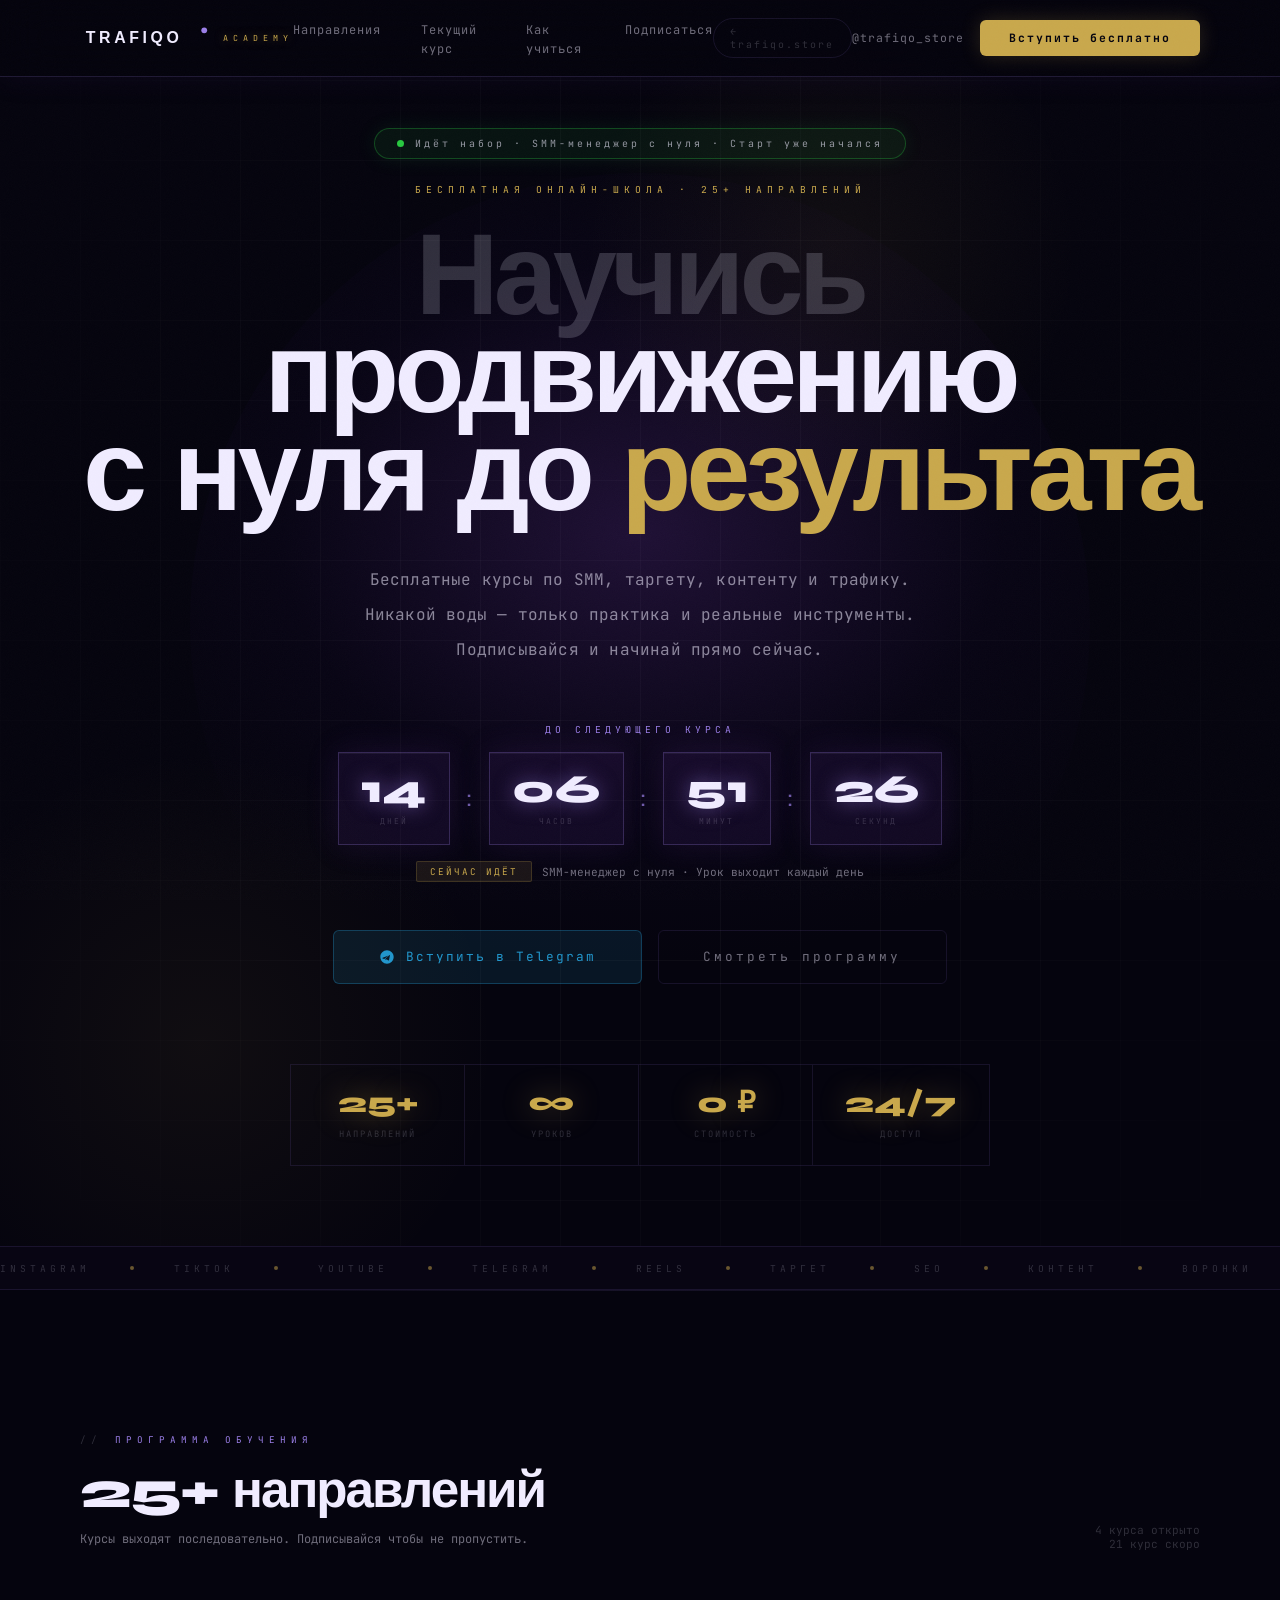
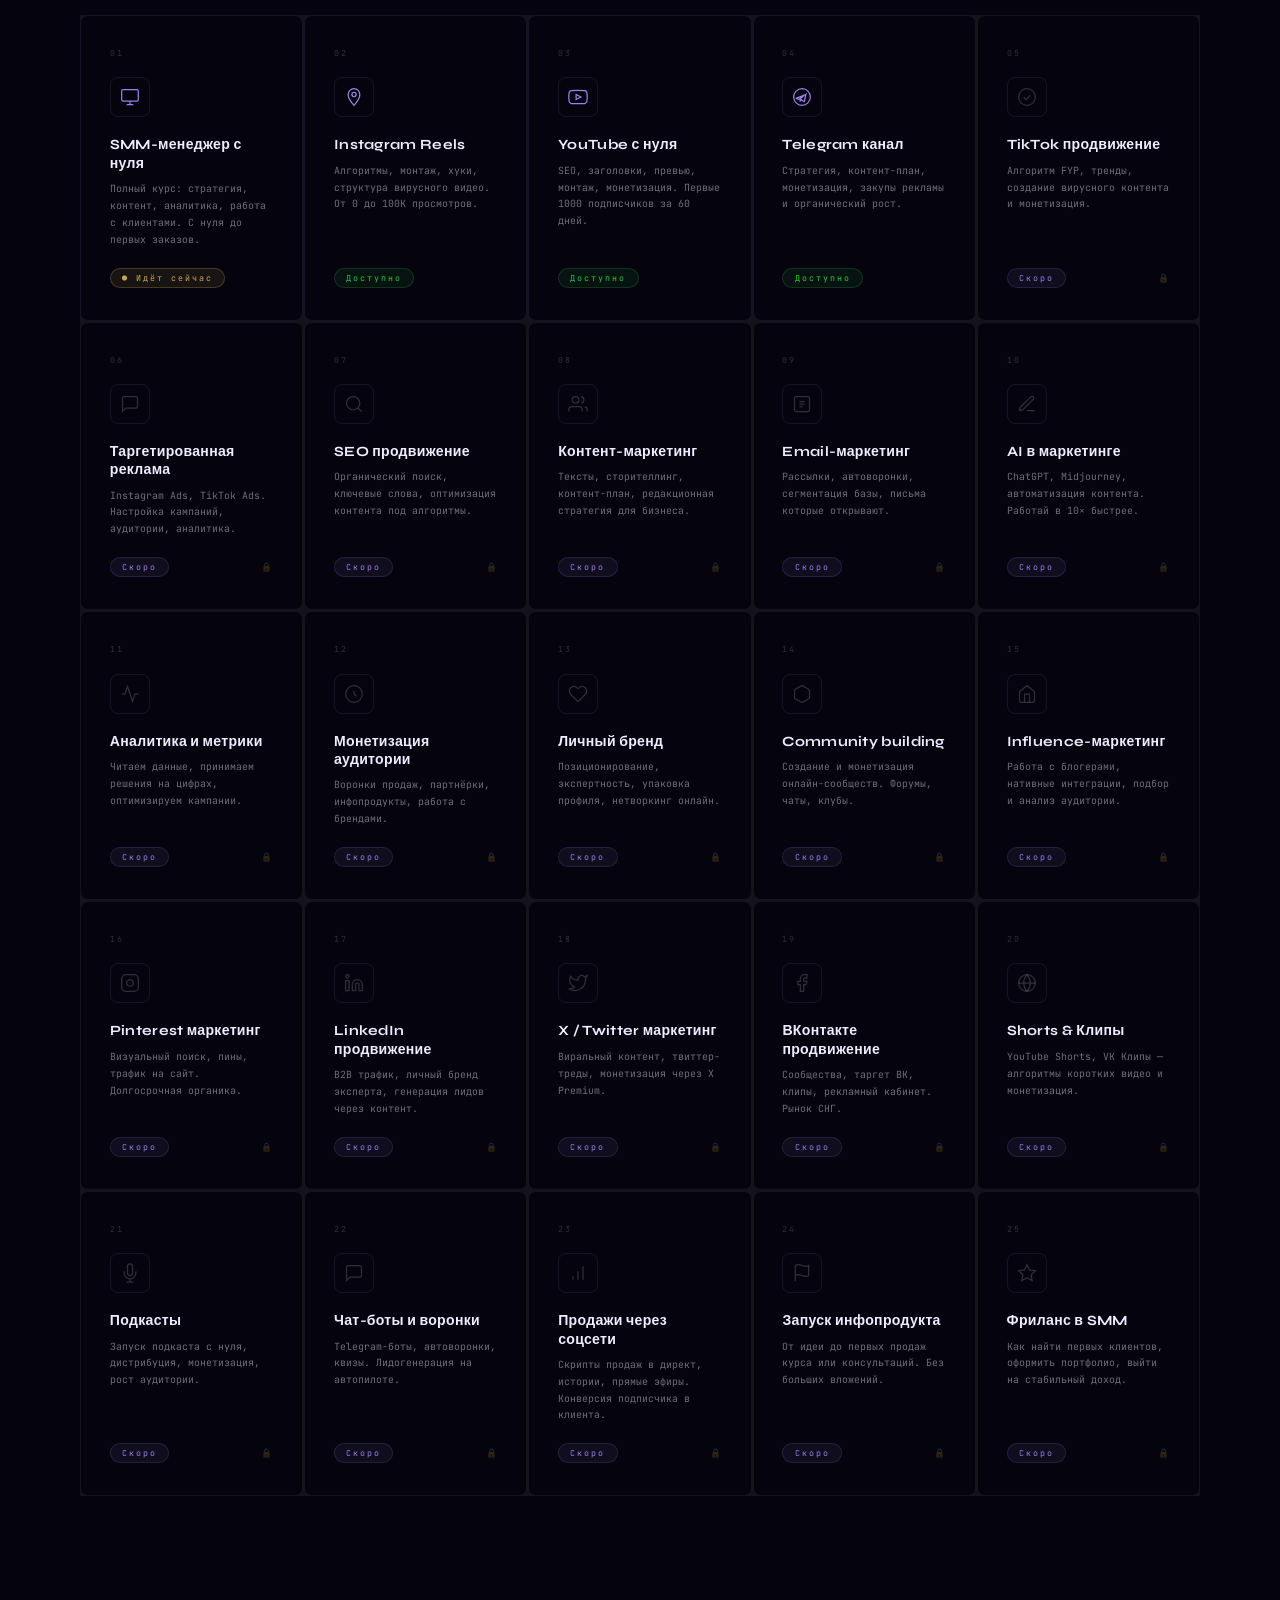
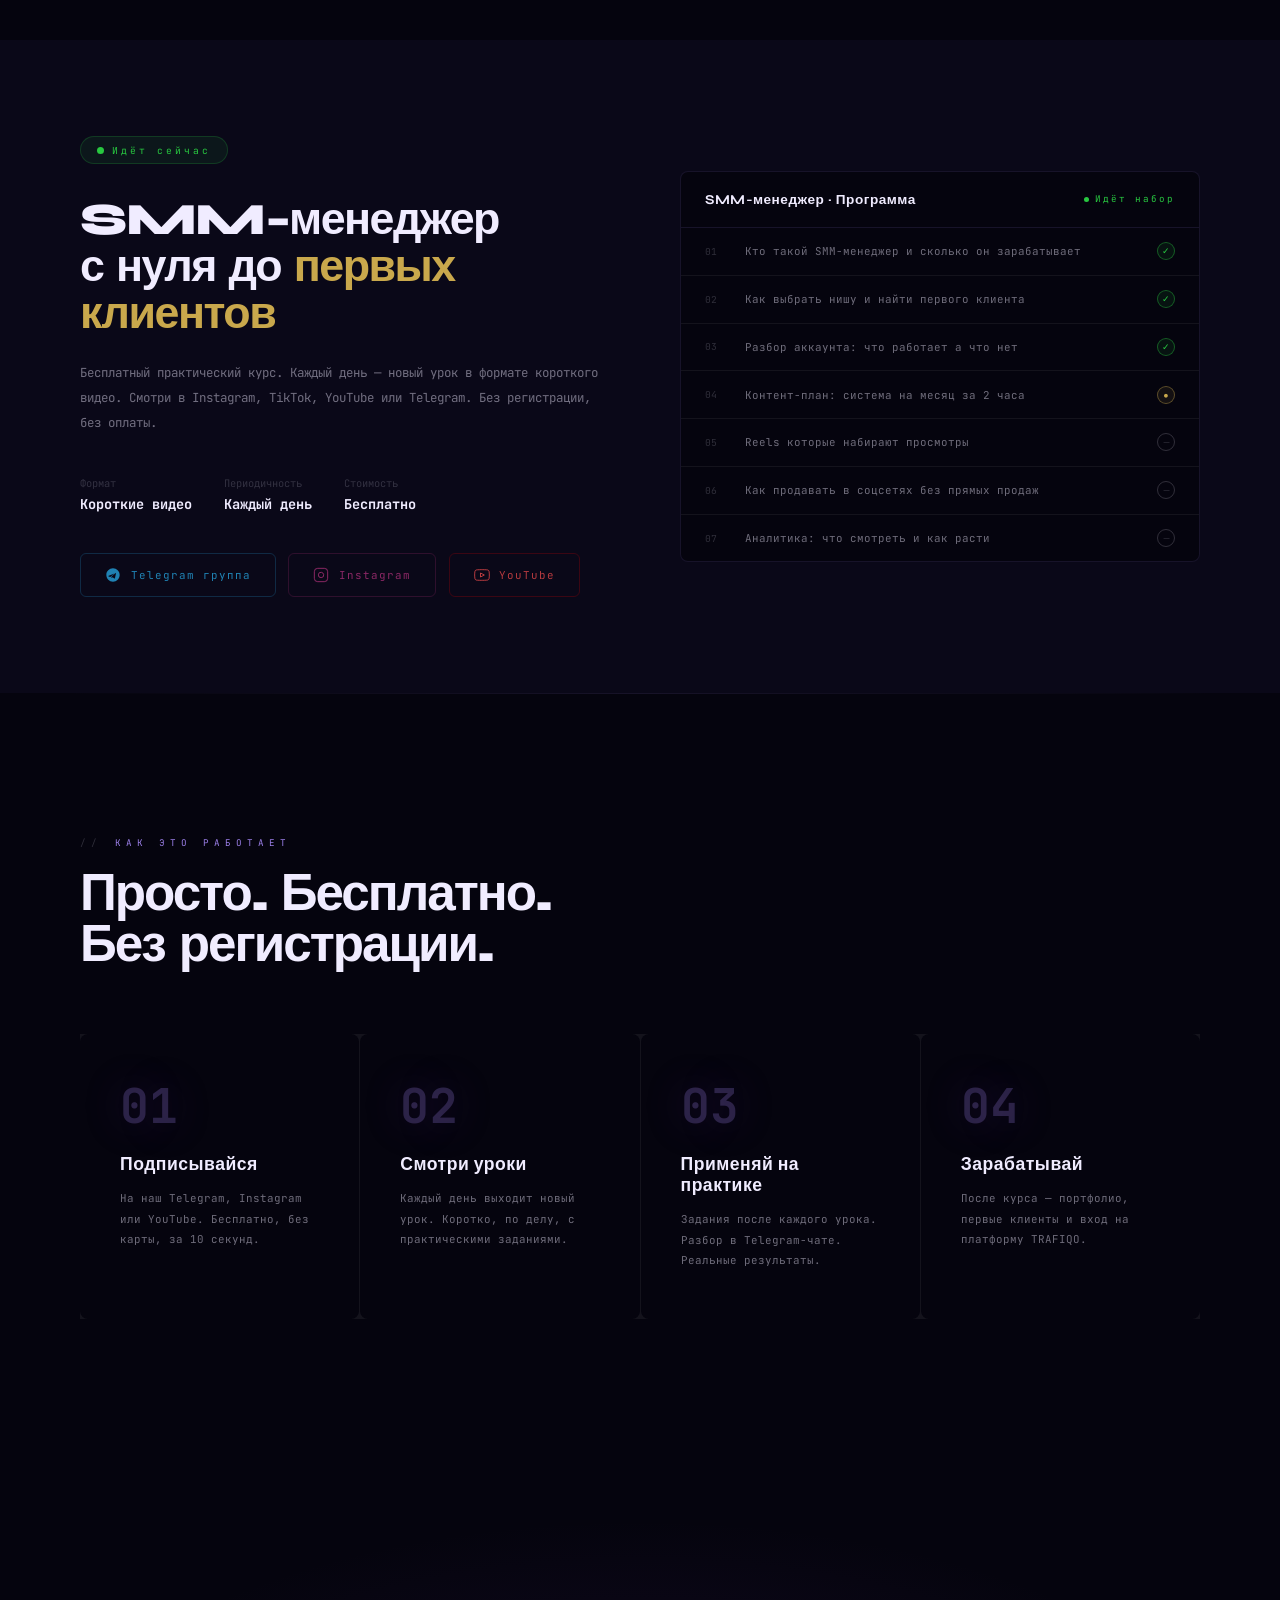
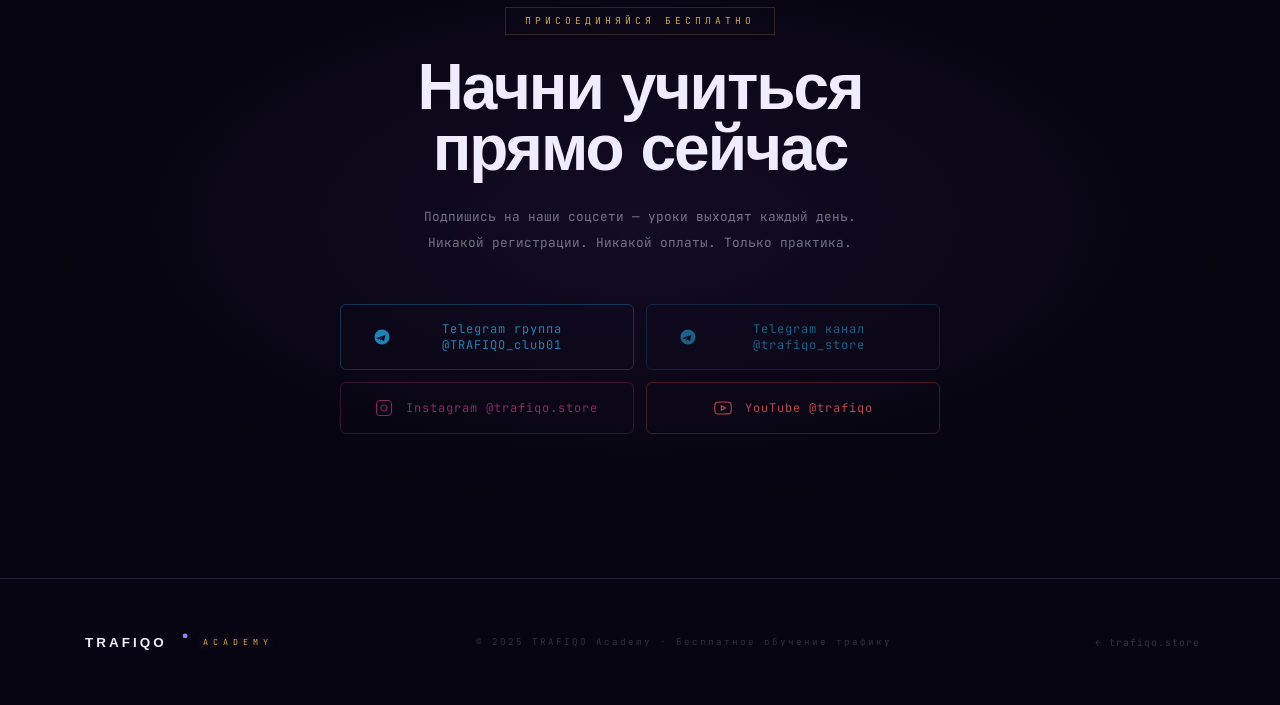
==== academy.html @ e0c27c7e "feat: кнопка назад на лендинг в навигации" ====
<!DOCTYPE html>
<html lang="ru">
<head>
<meta charset="UTF-8">
<meta name="viewport" content="width=device-width, initial-scale=1.0">
<title>TRAFIQO Academy — Бесплатное обучение SMM и трафику</title>
<meta name="description" content="Бесплатная онлайн-школа по продвижению в соцсетях. 25+ направлений: Instagram, TikTok, YouTube, Telegram и другие. Старт прямо сейчас.">
<link href="https://fonts.googleapis.com/css2?family=Syne:wght@400;600;700;800&family=JetBrains+Mono:wght@300;400;500&display=swap" rel="stylesheet">
<style>
*,*::before,*::after{margin:0;padding:0;box-sizing:border-box}
:root{
  --bg:#05040E;--bg2:#0A0818;--bg3:#0D0B1F;
  --purple:#5B2D8E;--purple-lt:#9B7FE8;--purple-dim:rgba(91,45,142,0.15);
  --gold:#C9A84C;--gold2:#E8C97A;--gold-dim:rgba(201,168,76,0.1);
  --white:#F0ECFF;--muted:rgba(240,236,255,0.45);--dim:rgba(240,236,255,0.18);
  --border:rgba(155,127,232,0.12);--border2:rgba(255,255,255,0.06);
  --mono:'JetBrains Mono',monospace;--display:'Syne',sans-serif;
}
html{scroll-behavior:smooth}
body{background:var(--bg);color:var(--white);font-family:var(--display);overflow-x:hidden}
body::after{content:'';position:fixed;inset:0;background-image:url("data:image/svg+xml,%3Csvg viewBox='0 0 200 200' xmlns='http://www.w3.org/2000/svg'%3E%3Cfilter id='n'%3E%3CfeTurbulence type='fractalNoise' baseFrequency='0.85' numOctaves='4'/%3E%3C/filter%3E%3Crect width='100%25' height='100%25' filter='url(%23n)'/%3E%3C/svg%3E");background-size:160px;opacity:.022;pointer-events:none;z-index:9998}

/* NAV */
nav{position:fixed;top:0;left:0;right:0;z-index:100;display:flex;justify-content:space-between;align-items:center;padding:1.1rem 5rem;border-bottom:1px solid rgba(155,127,232,0.18);backdrop-filter:blur(24px);background:rgba(5,4,14,0.85);box-shadow:0 1px 30px rgba(91,45,142,0.1)}
.logo{display:flex;align-items:center;gap:.8rem;text-decoration:none}
.logo-academy{font-family:var(--mono);font-size:.52rem;letter-spacing:5px;color:var(--gold);text-transform:uppercase;text-shadow:0 0 10px rgba(201,168,76,0.5)}
.nav-back{font-family:var(--mono);font-size:.62rem;letter-spacing:2px;color:var(--dim);text-decoration:none;transition:.3s;display:flex;align-items:center;gap:.4rem;border:1px solid var(--border);padding:.4rem 1rem;border-radius:100px}
.nav-back:hover{color:var(--purple-lt);border-color:var(--purple-lt)}
.nav-links{display:flex;gap:2.5rem;list-style:none}
.nav-links a{color:var(--muted);text-decoration:none;font-size:.75rem;letter-spacing:1px;transition:.3s;font-family:var(--mono)}
.nav-links a:hover{color:var(--white)}
.nav-right{display:flex;align-items:center;gap:1rem}
.nav-tg{display:flex;align-items:center;gap:.5rem;color:var(--muted);text-decoration:none;font-family:var(--mono);font-size:.72rem;letter-spacing:1px;transition:.3s}
.nav-tg:hover{color:var(--white)}
.nav-cta{background:var(--gold);color:#05040E;padding:.65rem 1.8rem;font-size:.72rem;font-weight:700;letter-spacing:2px;text-decoration:none;transition:.3s;font-family:var(--mono);white-space:nowrap;border-radius:6px;box-shadow:0 0 20px rgba(201,168,76,0.2)}
.nav-cta:hover{background:var(--gold2)}

/* HERO */
.hero{min-height:100vh;display:flex;flex-direction:column;align-items:center;justify-content:center;text-align:center;padding:8rem 2rem 5rem;position:relative;overflow:hidden}
.hero-grid{position:absolute;inset:0;background-image:linear-gradient(var(--border2) 1px,transparent 1px),linear-gradient(90deg,var(--border2) 1px,transparent 1px);background-size:80px 80px;opacity:.6;pointer-events:none;mask-image:radial-gradient(ellipse 60% 80% at 50% 50%,black 30%,transparent 100%);-webkit-mask-image:radial-gradient(ellipse 60% 80% at 50% 50%,black 30%,transparent 100%)}
.hero-bg1{position:absolute;width:900px;height:900px;border-radius:50%;background:radial-gradient(ellipse 80% 60% at 50% 40%,rgba(91,45,142,0.3) 0%,rgba(26,10,58,0.15) 50%,transparent 80%);top:50%;left:50%;transform:translate(-50%,-50%);pointer-events:none}
.hero-bg3{position:absolute;width:600px;height:600px;border-radius:50%;background:radial-gradient(circle,rgba(201,168,76,0.06) 0%,transparent 70%);bottom:-100px;left:-100px;pointer-events:none;animation:bgPulse 8s ease-in-out infinite reverse}
.hero-bg2{position:absolute;width:500px;height:500px;border-radius:50%;background:radial-gradient(circle,rgba(201,168,76,0.06) 0%,transparent 70%);top:20%;left:65%;transform:translate(-50%,-50%);animation:bgPulse 5s ease-in-out infinite;pointer-events:none}
@keyframes bgPulse{0%,100%{opacity:.5;transform:translate(-50%,-50%) scale(1)}50%{opacity:1;transform:translate(-50%,-50%) scale(1.3)}}

.live-badge{display:inline-flex;align-items:center;gap:.7rem;border:1px solid rgba(40,200,64,0.3);background:rgba(40,200,64,0.08);padding:.5rem 1.4rem;border-radius:100px;font-family:var(--mono);font-size:.62rem;letter-spacing:3px;color:rgba(240,236,255,0.6);margin-bottom:1.5rem;opacity:0;animation:fadeUp .7s .1s forwards;box-shadow:0 0 20px rgba(40,200,64,0.1)}
.live-dot{width:7px;height:7px;border-radius:50%;background:#28C840;animation:livePulse 2s ease-in-out infinite;flex-shrink:0}
@keyframes livePulse{0%,100%{opacity:1;transform:scale(1)}50%{opacity:.3;transform:scale(.8)}}

.hero-tag{font-family:var(--mono);font-size:.6rem;letter-spacing:5px;color:var(--gold);text-transform:uppercase;margin-bottom:2rem;opacity:0;animation:fadeUp .7s .25s forwards}

.hero-h1{font-size:clamp(4rem,9vw,11rem);font-weight:800;line-height:.85;letter-spacing:-5px;margin-bottom:2.5rem;opacity:0;animation:fadeUp .9s .4s forwards}
.hero-h1 .w1{display:block;color:var(--dim)}
.hero-h1 .w2{display:block;color:var(--white)}
.hero-h1 .w3{display:block}
.hero-h1 .w3 em{font-style:normal;color:var(--gold)}

.hero-sub{font-family:var(--mono);font-size:1rem;color:rgba(240,236,255,0.55);line-height:2.2;max-width:640px;margin:0 auto 3.5rem;opacity:0;animation:fadeUp .8s .55s forwards;letter-spacing:.2px}

/* COUNTDOWN */
.countdown-wrap{margin-bottom:3rem;opacity:0;animation:fadeUp .8s .65s forwards}
.countdown-label{font-family:var(--mono);font-size:.6rem;letter-spacing:4px;color:var(--purple-lt);text-transform:uppercase;margin-bottom:1rem}
.countdown{display:flex;gap:1rem;justify-content:center;align-items:center}
.cd-block{background:rgba(91,45,142,0.15);border:1px solid rgba(155,127,232,0.25);padding:1rem 1.4rem;min-width:70px;text-align:center;box-shadow:0 0 30px rgba(91,45,142,0.2),inset 0 1px 0 rgba(255,255,255,0.05)}
.cd-num{font-size:2.5rem;font-weight:800;display:block;line-height:1;color:var(--white);text-shadow:0 0 20px rgba(155,127,232,0.5)}
.cd-label{font-family:var(--mono);font-size:.5rem;letter-spacing:2px;color:var(--dim);text-transform:uppercase;margin-top:.3rem}
.cd-sep{font-size:1.5rem;color:var(--purple-lt);opacity:.7;font-weight:300}
.current-course{font-family:var(--mono);font-size:.7rem;color:var(--muted);margin-top:1rem;display:flex;align-items:center;justify-content:center;gap:.6rem}
.course-tag{background:var(--gold-dim);border:1px solid rgba(201,168,76,0.2);color:var(--gold);padding:.2rem .8rem;font-size:.58rem;letter-spacing:2px;border-radius:2px}

.hero-actions{display:flex;gap:1rem;justify-content:center;flex-wrap:wrap;margin-bottom:5rem;opacity:0;animation:fadeUp .8s .75s forwards}
.btn-gold{background:linear-gradient(135deg,var(--gold),var(--gold2));color:#05040E;padding:1.1rem 2.8rem;font-size:.8rem;font-weight:700;letter-spacing:3px;text-decoration:none;transition:.4s;font-family:var(--mono);display:inline-flex;align-items:center;gap:.7rem;border-radius:6px;transform:scale(1.02);box-shadow:0 0 50px rgba(91,45,142,0.5),0 0 100px rgba(91,45,142,0.2),inset 0 1px 0 rgba(255,255,255,0.1)}
.btn-gold:hover{transform:translateY(-2px);box-shadow:0 12px 40px rgba(201,168,76,0.25)}
.btn-tg{background:rgba(41,182,246,0.1);border:1px solid rgba(41,182,246,0.25);color:rgba(41,182,246,0.8);padding:1.1rem 2.8rem;font-size:.8rem;letter-spacing:2px;text-decoration:none;transition:.3s;font-family:var(--mono);display:inline-flex;align-items:center;gap:.7rem;border-radius:6px}
.btn-tg:hover{background:rgba(41,182,246,0.15);color:#29B6F6}
.btn-outline{border:1px solid var(--border);color:var(--muted);padding:1.1rem 2.8rem;font-size:.8rem;letter-spacing:3px;text-decoration:none;transition:.3s;font-family:var(--mono);border-radius:6px}
.btn-outline:hover{border-color:var(--purple-lt);color:var(--white)}

.hero-stats{display:grid;grid-template-columns:repeat(4,1fr);gap:0;border:1px solid var(--border);max-width:700px;margin:0 auto;opacity:0;animation:fadeUp .8s .9s forwards}
.h-stat{padding:1.5rem 2rem;border-right:1px solid var(--border);text-align:center}
.h-stat:last-child{border-right:none}
.h-stat-n{font-size:1.8rem;font-weight:800;color:var(--gold);display:block;line-height:1;margin-bottom:.3rem;text-shadow:0 0 30px rgba(201,168,76,0.4)}
.h-stat-l{font-family:var(--mono);font-size:.55rem;letter-spacing:2px;color:var(--dim);text-transform:uppercase}

/* MARQUEE */
.marquee-strip{overflow:hidden;border-top:1px solid var(--border);border-bottom:1px solid var(--border);padding:.9rem 0;background:rgba(91,45,142,0.04)}
.marquee-track{display:flex;gap:2.5rem;width:max-content;animation:marquee 30s linear infinite;white-space:nowrap}
.marquee-item{font-family:var(--mono);font-size:.6rem;letter-spacing:4px;color:var(--dim);text-transform:uppercase;display:flex;align-items:center;gap:2.5rem}
.marquee-sep{width:4px;height:4px;border-radius:50%;background:var(--gold);flex-shrink:0;opacity:.5}
@keyframes marquee{to{transform:translateX(-50%)}}

/* DIRECTIONS */
.directions{padding:9rem 5rem;position:relative}
.sec-header{display:flex;justify-content:space-between;align-items:flex-end;margin-bottom:4rem}
.sec-left{}
.sec-tag{font-family:var(--mono);font-size:.58rem;letter-spacing:5px;color:var(--purple-lt);text-transform:uppercase;display:flex;align-items:center;gap:.8rem;margin-bottom:1.2rem}
.sec-tag::before{content:'//';color:var(--dim)}
.sec-h2{font-size:clamp(2.5rem,4vw,4.5rem);font-weight:800;letter-spacing:-2px;line-height:1}
.sec-sub{font-family:var(--mono);font-size:.75rem;color:var(--muted);margin-top:.8rem;line-height:1.8}
.sec-right{font-family:var(--mono);font-size:.7rem;color:var(--dim);text-align:right}

.dirs-grid{display:grid;grid-template-columns:repeat(5,1fr);gap:1px;background:var(--border2)}
.dir-card{background:var(--bg);padding:2rem 1.8rem;position:relative;overflow:hidden;transition:.4s;cursor:default;border-radius:8px;display:flex;flex-direction:column;border:1px solid var(--border2)}
.dir-card.available{cursor:pointer;background:var(--bg);border:1px solid rgba(155,127,232,0.12)}
.dir-card.available:hover{background:rgba(91,45,142,0.12);box-shadow:0 0 40px rgba(91,45,142,0.15);border-color:rgba(155,127,232,0.3)}
.dir-card.available:hover .dir-arrow{opacity:1;transform:translateX(0)}
.dir-card::before{content:'';position:absolute;top:0;left:0;right:0;height:1px;background:linear-gradient(90deg,var(--purple),var(--gold));transform:scaleX(0);transform-origin:left;transition:.5s}
.dir-card.available:hover::before{transform:scaleX(1)}
.dir-card.locked{opacity:.4}
.dir-num{font-family:var(--mono);font-size:.52rem;letter-spacing:2px;color:var(--dim);margin-bottom:1.2rem;display:block}
.dir-icon-wrap{width:40px;height:40px;border:1px solid var(--border);display:flex;align-items:center;justify-content:center;margin-bottom:1.2rem;transition:.3s;border-radius:8px}
.dir-card.available:hover .dir-icon-wrap{border-color:var(--purple-lt);background:var(--purple-dim)}
.dir-icon-svg{width:20px;height:20px;color:var(--purple-lt)}
.dir-card.locked .dir-icon-svg{color:var(--dim)}
.dir-name{font-size:.88rem;font-weight:700;letter-spacing:.3px;margin-bottom:.5rem;line-height:1.3}
.dir-desc{font-family:var(--mono);font-size:.62rem;color:var(--muted);line-height:1.7;margin-bottom:1.2rem}
.dir-footer{display:flex;align-items:center;justify-content:space-between;margin-top:auto}
.dir-tag{font-family:var(--mono);font-size:.52rem;letter-spacing:2px;padding:.25rem .7rem;border-radius:100px}
.dir-tag.free{background:rgba(40,200,64,0.08);color:#28C840;border:1px solid rgba(40,200,64,0.2)}
.dir-tag.active{background:rgba(201,168,76,0.1);color:var(--gold);border:1px solid rgba(201,168,76,0.25)}
.dir-tag.soon{background:rgba(155,127,232,0.08);color:var(--purple-lt);border:1px solid rgba(155,127,232,0.15)}
.dir-lock{font-family:var(--mono);font-size:.55rem;color:var(--dim);letter-spacing:1px}
.dir-arrow{font-size:.8rem;color:var(--purple-lt);opacity:0;transform:translateX(-6px);transition:.3s}

/* LIVE COURSE */
.live-course{padding:6rem 5rem;background:var(--bg2);position:relative}
.live-inner{display:grid;grid-template-columns:1fr 1fr;gap:5rem;align-items:center}
.live-left{}
.live-badge-wrap{display:flex;align-items:center;gap:.8rem;margin-bottom:2rem}
.live-badge-pill{background:rgba(40,200,64,0.08);border:1px solid rgba(40,200,64,0.2);color:#28C840;font-family:var(--mono);font-size:.6rem;letter-spacing:3px;padding:.4rem 1rem;border-radius:100px;display:flex;align-items:center;gap:.5rem}
.live-h2{font-size:clamp(2rem,3.5vw,3.5rem);font-weight:800;letter-spacing:-1.5px;line-height:1.05;margin-bottom:1.5rem}
.live-h2 span{color:var(--gold)}
.live-desc{font-family:var(--mono);font-size:.78rem;color:var(--muted);line-height:2;margin-bottom:2.5rem}
.live-meta{display:flex;gap:2rem;margin-bottom:2.5rem}
.live-meta-item{font-family:var(--mono);font-size:.65rem;color:var(--dim);display:flex;flex-direction:column;gap:.3rem}
.live-meta-item strong{color:var(--white);font-size:.85rem;font-weight:700}
.live-socials{display:flex;gap:.8rem;flex-wrap:wrap}
.social-btn{display:inline-flex;align-items:center;gap:.6rem;padding:.8rem 1.5rem;border:1px solid var(--border);color:var(--muted);text-decoration:none;font-family:var(--mono);font-size:.68rem;letter-spacing:1px;transition:.3s;border-radius:6px}
.social-btn:hover{border-color:var(--purple-lt);color:var(--white)}
.social-btn.tg{border-color:rgba(41,182,246,0.2);color:rgba(41,182,246,0.7)}
.social-btn.tg:hover{border-color:#29B6F6;color:#29B6F6}
.social-btn.ig{border-color:rgba(193,53,132,0.2);color:rgba(193,53,132,0.7)}
.social-btn.ig:hover{border-color:#C13584;color:#C13584}
.social-btn.yt{border-color:rgba(255,0,0,0.2);color:rgba(255,80,80,0.7)}
.social-btn.yt:hover{border-color:#FF4444;color:#FF4444}
.social-icon{width:16px;height:16px;flex-shrink:0}

.live-right{}
.lesson-card{background:var(--bg);border:1px solid var(--border);overflow:hidden;border-radius:8px}
.lesson-card-header{padding:1.2rem 1.5rem;border-bottom:1px solid var(--border);display:flex;align-items:center;justify-content:space-between}
.lesson-card-title{font-size:.85rem;font-weight:700;letter-spacing:.5px}
.lesson-card-status{font-family:var(--mono);font-size:.58rem;letter-spacing:2px;color:#28C840;display:flex;align-items:center;gap:.4rem}
.lesson-list{display:flex;flex-direction:column}
.lesson-row{display:flex;align-items:center;gap:1rem;padding:.9rem 1.5rem;border-bottom:1px solid var(--border2);transition:.2s}
.lesson-row:last-child{border-bottom:none}
.lesson-row:hover{background:var(--bg3)}
.lesson-n{font-family:var(--mono);font-size:.6rem;color:var(--dim);min-width:24px}
.lesson-title{font-family:var(--mono);font-size:.68rem;color:var(--muted);flex:1;line-height:1.5}
.lesson-done{width:18px;height:18px;border-radius:50%;border:1px solid var(--border);display:flex;align-items:center;justify-content:center;flex-shrink:0;font-size:.55rem}
.lesson-done.ok{border-color:rgba(40,200,64,0.4);color:#28C840;background:rgba(40,200,64,0.08)}
.lesson-done.live{border-color:rgba(201,168,76,0.4);color:var(--gold);background:rgba(201,168,76,0.08);animation:livePulse 2s ease-in-out infinite}
.lesson-done.lock{border-color:var(--dim);color:var(--dim)}

/* HOW */
.how{padding:9rem 5rem;position:relative}
.how-grid{display:grid;grid-template-columns:repeat(4,1fr);gap:1px;background:var(--border2);margin-top:4rem}
.how-item{background:var(--bg);padding:3rem 2.5rem;position:relative;transition:.3s;border-radius:8px}
.how-item:hover{background:var(--bg)}
.how-num{font-family:var(--mono);font-size:3rem;font-weight:700;color:rgba(155,127,232,0.25);line-height:1;margin-bottom:1.5rem;display:block;text-shadow:0 0 40px rgba(91,45,142,0.3)}
.how-title{font-size:1.1rem;font-weight:700;margin-bottom:.8rem;letter-spacing:.5px}
.how-desc{font-family:var(--mono);font-size:.68rem;color:var(--muted);line-height:1.9}

/* CTA */
.cta-section{padding:9rem 5rem;text-align:center;position:relative;overflow:hidden}
.cta-section::before{content:'';position:absolute;inset:0;background:radial-gradient(ellipse 70% 60% at 50% 50%,rgba(91,45,142,0.18) 0%,transparent 70%);opacity:1}
.cta-inner{position:relative;z-index:1;max-width:680px;margin:0 auto}
.cta-eyebrow{font-family:var(--mono);font-size:.6rem;letter-spacing:4px;color:var(--gold);text-transform:uppercase;margin-bottom:1.5rem;display:inline-flex;align-items:center;gap:.8rem;border:1px solid rgba(201,168,76,0.2);padding:.4rem 1.2rem}
.cta-h2{font-size:clamp(2.5rem,5vw,5.5rem);font-weight:800;letter-spacing:-2px;line-height:.95;margin-bottom:1.5rem}
.cta-sub{font-family:var(--mono);font-size:.8rem;color:var(--muted);line-height:2;margin-bottom:3rem}
.cta-socials{display:grid;grid-template-columns:1fr 1fr;gap:.8rem;max-width:600px;margin:0 auto}
.cta-social{display:flex;align-items:center;justify-content:center;gap:.8rem;padding:1rem 2rem;border:1px solid var(--border);color:var(--muted);text-decoration:none;font-family:var(--mono);font-size:.75rem;letter-spacing:1px;transition:.4s;border-radius:6px}
.cta-social:hover{transform:translateY(-3px)}
.cta-social.tg{border-color:rgba(41,182,246,0.25);color:rgba(41,182,246,0.7)}
.cta-social.tg:hover{border-color:#29B6F6;color:#29B6F6;box-shadow:0 8px 30px rgba(41,182,246,0.15)}
.cta-social.ig{border-color:rgba(193,53,132,0.25);color:rgba(193,53,132,0.7)}
.cta-social.ig:hover{border-color:#C13584;color:#C13584;box-shadow:0 8px 30px rgba(193,53,132,0.15)}
.cta-social.yt{border-color:rgba(255,68,68,0.25);color:rgba(255,100,100,0.7)}
.cta-social.yt:hover{border-color:#FF4444;color:#FF4444;box-shadow:0 8px 30px rgba(255,68,68,0.15)}
.cta-social.tg2{border-color:rgba(41,182,246,0.15);color:rgba(41,182,246,0.5)}
.cta-social.tg2:hover{border-color:rgba(41,182,246,0.5);color:rgba(41,182,246,0.8)}
.cta-social-icon{width:18px;height:18px;flex-shrink:0}

/* FOOTER */
footer{padding:3rem 5rem;border-top:1px solid rgba(155,127,232,0.2);display:flex;justify-content:space-between;align-items:center;gap:2rem;background:rgba(91,45,142,0.04)}
.footer-logo{display:flex;align-items:center;gap:.8rem;text-decoration:none}
.footer-copy{font-family:var(--mono);font-size:.58rem;letter-spacing:2px;color:var(--dim)}
.footer-back{font-family:var(--mono);font-size:.62rem;letter-spacing:1px;color:var(--dim);text-decoration:none;transition:.3s;display:flex;align-items:center;gap:.5rem}
.footer-back:hover{color:var(--purple-lt)}

/* ANIMATIONS */
@keyframes fadeUp{from{opacity:0;transform:translateY(28px)}to{opacity:1;transform:translateY(0)}}
[data-reveal]{opacity:0;transform:translateY(35px);transition:.9s cubic-bezier(.16,1,.3,1)}
[data-reveal].visible{opacity:1;transform:none}
[data-d1]{transition-delay:.08s}[data-d2]{transition-delay:.15s}[data-d3]{transition-delay:.22s}[data-d4]{transition-delay:.29s}

.directions::before,
.how::before{content:'';position:absolute;top:0;left:5%;right:5%;height:1px;background:linear-gradient(90deg,transparent,var(--border),transparent)}

.acad-burger{display:none;flex-direction:column;gap:5px;background:none;border:none;cursor:pointer;padding:.5rem;z-index:200}
.acad-burger span{display:block;width:24px;height:2px;background:var(--white);transition:.3s}
.acad-mobile-menu{display:none;position:fixed;inset:0;background:rgba(5,4,14,0.98);backdrop-filter:blur(20px);z-index:150;flex-direction:column;align-items:center;justify-content:center;gap:2rem}
.acad-mobile-menu.open{display:flex}
.acad-mobile-menu a{font-family:var(--display);font-size:1.5rem;font-weight:700;color:var(--white);text-decoration:none;letter-spacing:1px;transition:.3s}
.acad-mobile-menu a:hover{color:var(--gold)}
.acad-mobile-menu a:last-child{font-size:.8rem;color:var(--dim);margin-top:2rem;font-family:var(--mono)}

/* MOBILE */
@media(max-width:1024px){.dirs-grid{grid-template-columns:repeat(3,1fr)}}
@media(max-width:768px){
  nav{padding:1.1rem 1.5rem}
  .nav-links{display:none}
  .nav-tg{display:none}
  .hero,.directions,.how,.cta-section{padding:5.5rem 1.5rem}
  .live-course{padding:4rem 1.5rem}
  .hero-h1{font-size:3.2rem;letter-spacing:-2px}
  .hero-stats{grid-template-columns:1fr 1fr}
  .h-stat:nth-child(2){border-right:none}
  .h-stat:nth-child(1),.h-stat:nth-child(2){border-bottom:1px solid var(--border)}
  .dirs-grid{grid-template-columns:1fr 1fr}
  .live-inner{grid-template-columns:1fr}
  .how-grid{grid-template-columns:1fr 1fr}
  .sec-header{flex-direction:column;align-items:flex-start;gap:1rem}
  .cta-socials{grid-template-columns:1fr}
  footer{flex-direction:column;text-align:center;padding:2.5rem 1.5rem;gap:1.5rem}
  .countdown{gap:.5rem}
  .cd-block{min-width:56px;padding:.6rem .8rem}
  .cd-num{font-size:1.5rem}
  .nav-back{display:none}
  .nav-right{gap:.5rem}
  .nav-cta{padding:.55rem 1.2rem;font-size:.65rem;display:none}
  .acad-burger{display:flex}
}
@media(max-width:480px){
  .dirs-grid{grid-template-columns:1fr}
  .how-grid{grid-template-columns:1fr}
  .hero-actions{flex-direction:column;align-items:center}
  .btn-gold,.btn-tg,.btn-outline{width:100%;max-width:320px;justify-content:center}
}
</style>
</head>
<body>

<!-- NAV -->
<nav>
  <a href="https://trafiqo.store" class="logo">
    <img src="img/logo.svg" alt="TRAFIQO" width="130" height="35">
    <span class="logo-academy">Academy</span>
  </a>
  <ul class="nav-links">
    <li><a href="#directions">Направления</a></li>
    <li><a href="#live">Текущий курс</a></li>
    <li><a href="#how">Как учиться</a></li>
    <li><a href="#cta">Подписаться</a></li>
  </ul>
  <a href="https://trafiqo.store" class="nav-back">← trafiqo.store</a>
  <div class="nav-right">
    <a href="https://t.me/trafiqo_store" class="nav-tg" target="_blank">@trafiqo_store</a>
    <a href="https://t.me/TRAFIQO_club01" class="nav-cta" target="_blank">Вступить бесплатно</a>
  </div>
</nav>
<button class="acad-burger" id="acadBurger">
  <span></span><span></span><span></span>
</button>
<div class="acad-mobile-menu" id="acadMenu">
  <a href="#directions">Направления</a>
  <a href="#live">Текущий курс</a>
  <a href="#how">Как учиться</a>
  <a href="#cta">Подписаться</a>
  <a href="https://t.me/TRAFIQO_club01" target="_blank">Вступить бесплатно</a>
  <a href="https://trafiqo.store">← На главную</a>
</div>

<!-- HERO -->
<section class="hero">
  <div class="hero-grid"></div>
  <div class="hero-bg1"></div>
  <div class="hero-bg2"></div>
  <div class="hero-bg3"></div>

  <div class="live-badge"><span class="live-dot"></span>Идёт набор · SMM-менеджер с нуля · Старт уже начался</div>
  <div class="hero-tag">Бесплатная онлайн-школа · 25+ направлений</div>

  <h1 class="hero-h1">
    <span class="w1">Научись</span>
    <span class="w2">продвижению</span>
    <span class="w3">с нуля до <em>результата</em></span>
  </h1>

  <p class="hero-sub">Бесплатные курсы по SMM, таргету, контенту и трафику.<br>Никакой воды — только практика и реальные инструменты.<br>Подписывайся и начинай прямо сейчас.</p>

  <div class="countdown-wrap">
    <div class="countdown-label">До следующего курса</div>
    <div class="countdown">
      <div class="cd-block"><span class="cd-num" id="cdD">14</span><span class="cd-label">дней</span></div>
      <span class="cd-sep">:</span>
      <div class="cd-block"><span class="cd-num" id="cdH">08</span><span class="cd-label">часов</span></div>
      <span class="cd-sep">:</span>
      <div class="cd-block"><span class="cd-num" id="cdM">32</span><span class="cd-label">минут</span></div>
      <span class="cd-sep">:</span>
      <div class="cd-block"><span class="cd-num" id="cdS">45</span><span class="cd-label">секунд</span></div>
    </div>
    <div class="current-course">
      <span class="course-tag">СЕЙЧАС ИДЁТ</span>
      SMM-менеджер с нуля · Урок выходит каждый день
    </div>
  </div>

  <div class="hero-actions">
    <a href="https://t.me/TRAFIQO_club01" class="btn-tg" target="_blank">
      <svg class="social-icon" viewBox="0 0 24 24" fill="currentColor"><path d="M12 2C6.48 2 2 6.48 2 12s4.48 10 10 10 10-4.48 10-10S17.52 2 12 2zm4.64 6.8l-1.7 8.03c-.12.57-.46.71-.93.44l-2.57-1.89-1.24 1.19c-.14.14-.25.25-.51.25l.18-2.61 4.72-4.27c.21-.18-.04-.28-.31-.1L7.9 14.87l-2.53-.79c-.55-.17-.56-.55.12-.81l9.89-3.81c.46-.17.86.11.26.34z"/></svg>
      Вступить в Telegram
    </a>
    <a href="#directions" class="btn-outline">Смотреть программу</a>
  </div>

  <div class="hero-stats">
    <div class="h-stat"><span class="h-stat-n">25+</span><span class="h-stat-l">Направлений</span></div>
    <div class="h-stat"><span class="h-stat-n">∞</span><span class="h-stat-l">Уроков</span></div>
    <div class="h-stat"><span class="h-stat-n">0 ₽</span><span class="h-stat-l">Стоимость</span></div>
    <div class="h-stat"><span class="h-stat-n">24/7</span><span class="h-stat-l">Доступ</span></div>
  </div>
</section>

<!-- MARQUEE -->
<div class="marquee-strip">
  <div class="marquee-track">
    <span class="marquee-item">Instagram <span class="marquee-sep"></span></span>
    <span class="marquee-item">TikTok <span class="marquee-sep"></span></span>
    <span class="marquee-item">YouTube <span class="marquee-sep"></span></span>
    <span class="marquee-item">Telegram <span class="marquee-sep"></span></span>
    <span class="marquee-item">Reels <span class="marquee-sep"></span></span>
    <span class="marquee-item">Таргет <span class="marquee-sep"></span></span>
    <span class="marquee-item">SEO <span class="marquee-sep"></span></span>
    <span class="marquee-item">Контент <span class="marquee-sep"></span></span>
    <span class="marquee-item">Воронки <span class="marquee-sep"></span></span>
    <span class="marquee-item">Личный бренд <span class="marquee-sep"></span></span>
    <span class="marquee-item">AI-маркетинг <span class="marquee-sep"></span></span>
    <span class="marquee-item">Монетизация <span class="marquee-sep"></span></span>
    <span class="marquee-item">Instagram <span class="marquee-sep"></span></span>
    <span class="marquee-item">TikTok <span class="marquee-sep"></span></span>
    <span class="marquee-item">YouTube <span class="marquee-sep"></span></span>
    <span class="marquee-item">Telegram <span class="marquee-sep"></span></span>
    <span class="marquee-item">Reels <span class="marquee-sep"></span></span>
    <span class="marquee-item">Таргет <span class="marquee-sep"></span></span>
    <span class="marquee-item">SEO <span class="marquee-sep"></span></span>
    <span class="marquee-item">Контент <span class="marquee-sep"></span></span>
    <span class="marquee-item">Воронки <span class="marquee-sep"></span></span>
    <span class="marquee-item">Личный бренд <span class="marquee-sep"></span></span>
    <span class="marquee-item">AI-маркетинг <span class="marquee-sep"></span></span>
    <span class="marquee-item">Монетизация <span class="marquee-sep"></span></span>
  </div>
</div>

<!-- DIRECTIONS -->
<section class="directions" id="directions">
  <div class="sec-header" data-reveal>
    <div class="sec-left">
      <div class="sec-tag">Программа обучения</div>
      <h2 class="sec-h2">25+ направлений</h2>
      <p class="sec-sub">Курсы выходят последовательно. Подписывайся чтобы не пропустить.</p>
    </div>
    <div class="sec-right">4 курса открыто<br>21 курс скоро</div>
  </div>
  <div class="dirs-grid">

    <!-- AVAILABLE -->
    <div class="dir-card available" data-reveal>
      <span class="dir-num">01</span>
      <div class="dir-icon-wrap"><svg class="dir-icon-svg" viewBox="0 0 24 24" fill="none" stroke="currentColor" stroke-width="1.5"><rect x="2" y="3" width="20" height="14" rx="2"/><path d="M8 21h8M12 17v4"/></svg></div>
      <div class="dir-name">SMM-менеджер с нуля</div>
      <p class="dir-desc">Полный курс: стратегия, контент, аналитика, работа с клиентами. С нуля до первых заказов.</p>
      <div class="dir-footer"><span class="dir-tag active">● Идёт сейчас</span><span class="dir-arrow">→</span></div>
    </div>

    <div class="dir-card available" data-reveal data-d1>
      <span class="dir-num">02</span>
      <div class="dir-icon-wrap"><svg class="dir-icon-svg" viewBox="0 0 24 24" fill="none" stroke="currentColor" stroke-width="1.5"><path d="M12 2C8.13 2 5 5.13 5 9c0 5.25 7 13 7 13s7-7.75 7-13c0-3.87-3.13-7-7-7z"/><circle cx="12" cy="9" r="2.5"/></svg></div>
      <div class="dir-name">Instagram Reels</div>
      <p class="dir-desc">Алгоритмы, монтаж, хуки, структура вирусного видео. От 0 до 100K просмотров.</p>
      <div class="dir-footer"><span class="dir-tag free">Доступно</span><span class="dir-arrow">→</span></div>
    </div>

    <div class="dir-card available" data-reveal data-d2>
      <span class="dir-num">03</span>
      <div class="dir-icon-wrap"><svg class="dir-icon-svg" viewBox="0 0 24 24" fill="none" stroke="currentColor" stroke-width="1.5"><path d="M22.54 6.42a2.78 2.78 0 00-1.95-1.96C18.88 4 12 4 12 4s-6.88 0-8.59.46a2.78 2.78 0 00-1.95 1.96A29 29 0 001 12a29 29 0 00.46 5.58A2.78 2.78 0 003.41 19.6C5.12 20 12 20 12 20s6.88 0 8.59-.46a2.78 2.78 0 001.95-1.95A29 29 0 0023 12a29 29 0 00-.46-5.58z"/><polygon points="9.75 15.02 15.5 12 9.75 8.98 9.75 15.02"/></svg></div>
      <div class="dir-name">YouTube с нуля</div>
      <p class="dir-desc">SEO, заголовки, превью, монтаж, монетизация. Первые 1000 подписчиков за 60 дней.</p>
      <div class="dir-footer"><span class="dir-tag free">Доступно</span><span class="dir-arrow">→</span></div>
    </div>

    <div class="dir-card available" data-reveal data-d3>
      <span class="dir-num">04</span>
      <div class="dir-icon-wrap"><svg class="dir-icon-svg" viewBox="0 0 24 24" fill="none" stroke="currentColor" stroke-width="1.5"><path d="M12 2C6.48 2 2 6.48 2 12s4.48 10 10 10 10-4.48 10-10S17.52 2 12 2zm4.64 6.8l-1.7 8.03c-.12.57-.46.71-.93.44l-2.57-1.89-1.24 1.19c-.14.14-.25.25-.51.25l.18-2.61 4.72-4.27c.21-.18-.04-.28-.31-.1L7.9 14.87l-2.53-.79c-.55-.17-.56-.55.12-.81l9.89-3.81c.46-.17.86.11.26.34z"/></svg></div>
      <div class="dir-name">Telegram канал</div>
      <p class="dir-desc">Стратегия, контент-план, монетизация, закупы рекламы и органический рост.</p>
      <div class="dir-footer"><span class="dir-tag free">Доступно</span><span class="dir-arrow">→</span></div>
    </div>

    <!-- SOON -->
    <div class="dir-card locked" data-reveal data-d4><span class="dir-num">05</span><div class="dir-icon-wrap"><svg class="dir-icon-svg" viewBox="0 0 24 24" fill="none" stroke="currentColor" stroke-width="1.5"><circle cx="12" cy="12" r="10"/><path d="M8 12l3 3 5-5"/></svg></div><div class="dir-name">TikTok продвижение</div><p class="dir-desc">Алгоритм FYP, тренды, создание вирусного контента и монетизация.</p><div class="dir-footer"><span class="dir-tag soon">Скоро</span><span class="dir-lock">🔒</span></div></div>

    <div class="dir-card locked" data-reveal><span class="dir-num">06</span><div class="dir-icon-wrap"><svg class="dir-icon-svg" viewBox="0 0 24 24" fill="none" stroke="currentColor" stroke-width="1.5"><path d="M21 15a2 2 0 01-2 2H7l-4 4V5a2 2 0 012-2h14a2 2 0 012 2z"/></svg></div><div class="dir-name">Таргетированная реклама</div><p class="dir-desc">Instagram Ads, TikTok Ads. Настройка кампаний, аудитории, аналитика.</p><div class="dir-footer"><span class="dir-tag soon">Скоро</span><span class="dir-lock">🔒</span></div></div>

    <div class="dir-card locked" data-reveal data-d1><span class="dir-num">07</span><div class="dir-icon-wrap"><svg class="dir-icon-svg" viewBox="0 0 24 24" fill="none" stroke="currentColor" stroke-width="1.5"><circle cx="11" cy="11" r="8"/><path d="M21 21l-4.35-4.35"/></svg></div><div class="dir-name">SEO продвижение</div><p class="dir-desc">Органический поиск, ключевые слова, оптимизация контента под алгоритмы.</p><div class="dir-footer"><span class="dir-tag soon">Скоро</span><span class="dir-lock">🔒</span></div></div>

    <div class="dir-card locked" data-reveal data-d2><span class="dir-num">08</span><div class="dir-icon-wrap"><svg class="dir-icon-svg" viewBox="0 0 24 24" fill="none" stroke="currentColor" stroke-width="1.5"><path d="M17 21v-2a4 4 0 00-4-4H5a4 4 0 00-4 4v2"/><circle cx="9" cy="7" r="4"/><path d="M23 21v-2a4 4 0 00-3-3.87M16 3.13a4 4 0 010 7.75"/></svg></div><div class="dir-name">Контент-маркетинг</div><p class="dir-desc">Тексты, сторителлинг, контент-план, редакционная стратегия для бизнеса.</p><div class="dir-footer"><span class="dir-tag soon">Скоро</span><span class="dir-lock">🔒</span></div></div>

    <div class="dir-card locked" data-reveal data-d3><span class="dir-num">09</span><div class="dir-icon-wrap"><svg class="dir-icon-svg" viewBox="0 0 24 24" fill="none" stroke="currentColor" stroke-width="1.5"><rect x="3" y="3" width="18" height="18" rx="2"/><path d="M9 9h6M9 12h6M9 15h4"/></svg></div><div class="dir-name">Email-маркетинг</div><p class="dir-desc">Рассылки, автоворонки, сегментация базы, письма которые открывают.</p><div class="dir-footer"><span class="dir-tag soon">Скоро</span><span class="dir-lock">🔒</span></div></div>

    <div class="dir-card locked" data-reveal data-d4><span class="dir-num">10</span><div class="dir-icon-wrap"><svg class="dir-icon-svg" viewBox="0 0 24 24" fill="none" stroke="currentColor" stroke-width="1.5"><path d="M12 20h9M16.5 3.5a2.12 2.12 0 013 3L7 19l-4 1 1-4L16.5 3.5z"/></svg></div><div class="dir-name">AI в маркетинге</div><p class="dir-desc">ChatGPT, Midjourney, автоматизация контента. Работай в 10× быстрее.</p><div class="dir-footer"><span class="dir-tag soon">Скоро</span><span class="dir-lock">🔒</span></div></div>

    <div class="dir-card locked" data-reveal><span class="dir-num">11</span><div class="dir-icon-wrap"><svg class="dir-icon-svg" viewBox="0 0 24 24" fill="none" stroke="currentColor" stroke-width="1.5"><polyline points="22 12 18 12 15 21 9 3 6 12 2 12"/></svg></div><div class="dir-name">Аналитика и метрики</div><p class="dir-desc">Читаем данные, принимаем решения на цифрах, оптимизируем кампании.</p><div class="dir-footer"><span class="dir-tag soon">Скоро</span><span class="dir-lock">🔒</span></div></div>

    <div class="dir-card locked" data-reveal data-d1><span class="dir-num">12</span><div class="dir-icon-wrap"><svg class="dir-icon-svg" viewBox="0 0 24 24" fill="none" stroke="currentColor" stroke-width="1.5"><circle cx="12" cy="12" r="10"/><path d="M12 8v4l3 3"/></svg></div><div class="dir-name">Монетизация аудитории</div><p class="dir-desc">Воронки продаж, партнёрки, инфопродукты, работа с брендами.</p><div class="dir-footer"><span class="dir-tag soon">Скоро</span><span class="dir-lock">🔒</span></div></div>

    <div class="dir-card locked" data-reveal data-d2><span class="dir-num">13</span><div class="dir-icon-wrap"><svg class="dir-icon-svg" viewBox="0 0 24 24" fill="none" stroke="currentColor" stroke-width="1.5"><path d="M20.84 4.61a5.5 5.5 0 00-7.78 0L12 5.67l-1.06-1.06a5.5 5.5 0 00-7.78 7.78l1.06 1.06L12 21.23l7.78-7.78 1.06-1.06a5.5 5.5 0 000-7.78z"/></svg></div><div class="dir-name">Личный бренд</div><p class="dir-desc">Позиционирование, экспертность, упаковка профиля, нетворкинг онлайн.</p><div class="dir-footer"><span class="dir-tag soon">Скоро</span><span class="dir-lock">🔒</span></div></div>

    <div class="dir-card locked" data-reveal data-d3><span class="dir-num">14</span><div class="dir-icon-wrap"><svg class="dir-icon-svg" viewBox="0 0 24 24" fill="none" stroke="currentColor" stroke-width="1.5"><path d="M21 16V8a2 2 0 00-1-1.73l-7-4a2 2 0 00-2 0l-7 4A2 2 0 003 8v8a2 2 0 001 1.73l7 4a2 2 0 002 0l7-4A2 2 0 0021 16z"/></svg></div><div class="dir-name">Community building</div><p class="dir-desc">Создание и монетизация онлайн-сообществ. Форумы, чаты, клубы.</p><div class="dir-footer"><span class="dir-tag soon">Скоро</span><span class="dir-lock">🔒</span></div></div>

    <div class="dir-card locked" data-reveal data-d4><span class="dir-num">15</span><div class="dir-icon-wrap"><svg class="dir-icon-svg" viewBox="0 0 24 24" fill="none" stroke="currentColor" stroke-width="1.5"><path d="M3 9l9-7 9 7v11a2 2 0 01-2 2H5a2 2 0 01-2-2z"/><polyline points="9 22 9 12 15 12 15 22"/></svg></div><div class="dir-name">Influence-маркетинг</div><p class="dir-desc">Работа с блогерами, нативные интеграции, подбор и анализ аудитории.</p><div class="dir-footer"><span class="dir-tag soon">Скоро</span><span class="dir-lock">🔒</span></div></div>

    <div class="dir-card locked" data-reveal><span class="dir-num">16</span><div class="dir-icon-wrap"><svg class="dir-icon-svg" viewBox="0 0 24 24" fill="none" stroke="currentColor" stroke-width="1.5"><rect x="2" y="2" width="20" height="20" rx="5"/><path d="M16 11.37A4 4 0 1112.63 8 4 4 0 0116 11.37zM17.5 6.5h.01"/></svg></div><div class="dir-name">Pinterest маркетинг</div><p class="dir-desc">Визуальный поиск, пины, трафик на сайт. Долгосрочная органика.</p><div class="dir-footer"><span class="dir-tag soon">Скоро</span><span class="dir-lock">🔒</span></div></div>

    <div class="dir-card locked" data-reveal data-d1><span class="dir-num">17</span><div class="dir-icon-wrap"><svg class="dir-icon-svg" viewBox="0 0 24 24" fill="none" stroke="currentColor" stroke-width="1.5"><path d="M16 8a6 6 0 016 6v7h-4v-7a2 2 0 00-2-2 2 2 0 00-2 2v7h-4v-7a6 6 0 016-6zM2 9h4v12H2z"/><circle cx="4" cy="4" r="2"/></svg></div><div class="dir-name">LinkedIn продвижение</div><p class="dir-desc">B2B трафик, личный бренд эксперта, генерация лидов через контент.</p><div class="dir-footer"><span class="dir-tag soon">Скоро</span><span class="dir-lock">🔒</span></div></div>

    <div class="dir-card locked" data-reveal data-d2><span class="dir-num">18</span><div class="dir-icon-wrap"><svg class="dir-icon-svg" viewBox="0 0 24 24" fill="none" stroke="currentColor" stroke-width="1.5"><path d="M23 3a10.9 10.9 0 01-3.14 1.53 4.48 4.48 0 00-7.86 3v1A10.66 10.66 0 013 4s-4 9 5 13a11.64 11.64 0 01-7 2c9 5 20 0 20-11.5a4.5 4.5 0 00-.08-.83A7.72 7.72 0 0023 3z"/></svg></div><div class="dir-name">X / Twitter маркетинг</div><p class="dir-desc">Виральный контент, твиттер-треды, монетизация через X Premium.</p><div class="dir-footer"><span class="dir-tag soon">Скоро</span><span class="dir-lock">🔒</span></div></div>

    <div class="dir-card locked" data-reveal data-d3><span class="dir-num">19</span><div class="dir-icon-wrap"><svg class="dir-icon-svg" viewBox="0 0 24 24" fill="none" stroke="currentColor" stroke-width="1.5"><path d="M18 2h-3a5 5 0 00-5 5v3H7v4h3v8h4v-8h3l1-4h-4V7a1 1 0 011-1h3z"/></svg></div><div class="dir-name">ВКонтакте продвижение</div><p class="dir-desc">Сообщества, таргет ВК, клипы, рекламный кабинет. Рынок СНГ.</p><div class="dir-footer"><span class="dir-tag soon">Скоро</span><span class="dir-lock">🔒</span></div></div>

    <div class="dir-card locked" data-reveal data-d4><span class="dir-num">20</span><div class="dir-icon-wrap"><svg class="dir-icon-svg" viewBox="0 0 24 24" fill="none" stroke="currentColor" stroke-width="1.5"><path d="M12 22c5.523 0 10-4.477 10-10S17.523 2 12 2 2 6.477 2 12s4.477 10 10 10z"/><path d="M2 12h20M12 2a15.3 15.3 0 014 10 15.3 15.3 0 01-4 10 15.3 15.3 0 01-4-10 15.3 15.3 0 014-10z"/></svg></div><div class="dir-name">Shorts & Клипы</div><p class="dir-desc">YouTube Shorts, VK Клипы — алгоритмы коротких видео и монетизация.</p><div class="dir-footer"><span class="dir-tag soon">Скоро</span><span class="dir-lock">🔒</span></div></div>

    <div class="dir-card locked" data-reveal><span class="dir-num">21</span><div class="dir-icon-wrap"><svg class="dir-icon-svg" viewBox="0 0 24 24" fill="none" stroke="currentColor" stroke-width="1.5"><path d="M12 1a3 3 0 00-3 3v8a3 3 0 006 0V4a3 3 0 00-3-3z"/><path d="M19 10v2a7 7 0 01-14 0v-2M12 19v4M8 23h8"/></svg></div><div class="dir-name">Подкасты</div><p class="dir-desc">Запуск подкаста с нуля, дистрибуция, монетизация, рост аудитории.</p><div class="dir-footer"><span class="dir-tag soon">Скоро</span><span class="dir-lock">🔒</span></div></div>

    <div class="dir-card locked" data-reveal data-d1><span class="dir-num">22</span><div class="dir-icon-wrap"><svg class="dir-icon-svg" viewBox="0 0 24 24" fill="none" stroke="currentColor" stroke-width="1.5"><path d="M21 15a2 2 0 01-2 2H7l-4 4V5a2 2 0 012-2h14a2 2 0 012 2z"/></svg></div><div class="dir-name">Чат-боты и воронки</div><p class="dir-desc">Telegram-боты, автоворонки, квизы. Лидогенерация на автопилоте.</p><div class="dir-footer"><span class="dir-tag soon">Скоро</span><span class="dir-lock">🔒</span></div></div>

    <div class="dir-card locked" data-reveal data-d2><span class="dir-num">23</span><div class="dir-icon-wrap"><svg class="dir-icon-svg" viewBox="0 0 24 24" fill="none" stroke="currentColor" stroke-width="1.5"><path d="M12 20V10M18 20V4M6 20v-4"/></svg></div><div class="dir-name">Продажи через соцсети</div><p class="dir-desc">Скрипты продаж в директ, истории, прямые эфиры. Конверсия подписчика в клиента.</p><div class="dir-footer"><span class="dir-tag soon">Скоро</span><span class="dir-lock">🔒</span></div></div>

    <div class="dir-card locked" data-reveal data-d3><span class="dir-num">24</span><div class="dir-icon-wrap"><svg class="dir-icon-svg" viewBox="0 0 24 24" fill="none" stroke="currentColor" stroke-width="1.5"><path d="M4 15s1-1 4-1 5 2 8 2 4-1 4-1V3s-1 1-4 1-5-2-8-2-4 1-4 1zM4 22v-7"/></svg></div><div class="dir-name">Запуск инфопродукта</div><p class="dir-desc">От идеи до первых продаж курса или консультаций. Без больших вложений.</p><div class="dir-footer"><span class="dir-tag soon">Скоро</span><span class="dir-lock">🔒</span></div></div>

    <div class="dir-card locked" data-reveal data-d4><span class="dir-num">25</span><div class="dir-icon-wrap"><svg class="dir-icon-svg" viewBox="0 0 24 24" fill="none" stroke="currentColor" stroke-width="1.5"><polygon points="12 2 15.09 8.26 22 9.27 17 14.14 18.18 21.02 12 17.77 5.82 21.02 7 14.14 2 9.27 8.91 8.26 12 2"/></svg></div><div class="dir-name">Фриланс в SMM</div><p class="dir-desc">Как найти первых клиентов, оформить портфолио, выйти на стабильный доход.</p><div class="dir-footer"><span class="dir-tag soon">Скоро</span><span class="dir-lock">🔒</span></div></div>

  </div>
</section>

<!-- LIVE COURSE -->
<section class="live-course" id="live">
  <div class="live-inner">
    <div class="live-left" data-reveal>
      <div class="live-badge-wrap">
        <div class="live-badge-pill"><span class="live-dot"></span>Идёт сейчас</div>
      </div>
      <h2 class="live-h2">SMM-менеджер<br>с нуля до <span>первых клиентов</span></h2>
      <p class="live-desc">Бесплатный практический курс. Каждый день — новый урок в формате короткого видео. Смотри в Instagram, TikTok, YouTube или Telegram. Без регистрации, без оплаты.</p>
      <div class="live-meta">
        <div class="live-meta-item"><span>Формат</span><strong>Короткие видео</strong></div>
        <div class="live-meta-item"><span>Периодичность</span><strong>Каждый день</strong></div>
        <div class="live-meta-item"><span>Стоимость</span><strong>Бесплатно</strong></div>
      </div>
      <div class="live-socials">
        <a href="https://t.me/TRAFIQO_club01" class="social-btn tg" target="_blank">
          <svg class="social-icon" viewBox="0 0 24 24" fill="currentColor"><path d="M12 2C6.48 2 2 6.48 2 12s4.48 10 10 10 10-4.48 10-10S17.52 2 12 2zm4.64 6.8l-1.7 8.03c-.12.57-.46.71-.93.44l-2.57-1.89-1.24 1.19c-.14.14-.25.25-.51.25l.18-2.61 4.72-4.27c.21-.18-.04-.28-.31-.1L7.9 14.87l-2.53-.79c-.55-.17-.56-.55.12-.81l9.89-3.81c.46-.17.86.11.26.34z"/></svg>
          Telegram группа
        </a>
        <a href="https://instagram.com/trafiqo.store" class="social-btn ig" target="_blank">
          <svg class="social-icon" viewBox="0 0 24 24" fill="none" stroke="currentColor" stroke-width="1.5"><rect x="2" y="2" width="20" height="20" rx="5"/><path d="M16 11.37A4 4 0 1112.63 8 4 4 0 0116 11.37zM17.5 6.5h.01"/></svg>
          Instagram
        </a>
        <a href="https://youtube.com/@trafiqo" class="social-btn yt" target="_blank">
          <svg class="social-icon" viewBox="0 0 24 24" fill="none" stroke="currentColor" stroke-width="1.5"><path d="M22.54 6.42a2.78 2.78 0 00-1.95-1.96C18.88 4 12 4 12 4s-6.88 0-8.59.46a2.78 2.78 0 00-1.95 1.96A29 29 0 001 12a29 29 0 00.46 5.58A2.78 2.78 0 003.41 19.6C5.12 20 12 20 12 20s6.88 0 8.59-.46a2.78 2.78 0 001.95-1.95A29 29 0 0023 12a29 29 0 00-.46-5.58z"/><polygon points="9.75 15.02 15.5 12 9.75 8.98 9.75 15.02"/></svg>
          YouTube
        </a>
      </div>
    </div>
    <div class="live-right" data-reveal>
      <div class="lesson-card">
        <div class="lesson-card-header">
          <div class="lesson-card-title">SMM-менеджер · Программа</div>
          <div class="lesson-card-status"><span class="live-dot" style="width:5px;height:5px"></span>Идёт набор</div>
        </div>
        <div class="lesson-list">
          <div class="lesson-row"><span class="lesson-n">01</span><span class="lesson-title">Кто такой SMM-менеджер и сколько он зарабатывает</span><div class="lesson-done ok">✓</div></div>
          <div class="lesson-row"><span class="lesson-n">02</span><span class="lesson-title">Как выбрать нишу и найти первого клиента</span><div class="lesson-done ok">✓</div></div>
          <div class="lesson-row"><span class="lesson-n">03</span><span class="lesson-title">Разбор аккаунта: что работает а что нет</span><div class="lesson-done ok">✓</div></div>
          <div class="lesson-row"><span class="lesson-n">04</span><span class="lesson-title">Контент-план: система на месяц за 2 часа</span><div class="lesson-done live">●</div></div>
          <div class="lesson-row"><span class="lesson-n">05</span><span class="lesson-title">Reels которые набирают просмотры</span><div class="lesson-done lock">—</div></div>
          <div class="lesson-row"><span class="lesson-n">06</span><span class="lesson-title">Как продавать в соцсетях без прямых продаж</span><div class="lesson-done lock">—</div></div>
          <div class="lesson-row"><span class="lesson-n">07</span><span class="lesson-title">Аналитика: что смотреть и как расти</span><div class="lesson-done lock">—</div></div>
        </div>
      </div>
    </div>
  </div>
</section>

<!-- HOW -->
<section class="how" id="how">
  <div class="sec-tag" data-reveal>Как это работает</div>
  <h2 class="sec-h2" data-reveal>Просто. Бесплатно.<br>Без регистрации.</h2>
  <div class="how-grid">
    <div class="how-item" data-reveal>
      <span class="how-num">01</span>
      <div class="how-title">Подписывайся</div>
      <p class="how-desc">На наш Telegram, Instagram или YouTube. Бесплатно, без карты, за 10 секунд.</p>
    </div>
    <div class="how-item" data-reveal data-d1>
      <span class="how-num">02</span>
      <div class="how-title">Смотри уроки</div>
      <p class="how-desc">Каждый день выходит новый урок. Коротко, по делу, с практическими заданиями.</p>
    </div>
    <div class="how-item" data-reveal data-d2>
      <span class="how-num">03</span>
      <div class="how-title">Применяй на практике</div>
      <p class="how-desc">Задания после каждого урока. Разбор в Telegram-чате. Реальные результаты.</p>
    </div>
    <div class="how-item" data-reveal data-d3>
      <span class="how-num">04</span>
      <div class="how-title">Зарабатывай</div>
      <p class="how-desc">После курса — портфолио, первые клиенты и вход на платформу TRAFIQO.</p>
    </div>
  </div>
</section>

<!-- CTA -->
<section class="cta-section" id="cta">
  <div class="cta-inner" data-reveal>
    <div class="cta-eyebrow">Присоединяйся бесплатно</div>
    <h2 class="cta-h2">Начни учиться<br>прямо сейчас</h2>
    <p class="cta-sub">Подпишись на наши соцсети — уроки выходят каждый день.<br>Никакой регистрации. Никакой оплаты. Только практика.</p>
    <div class="cta-socials">
      <a href="https://t.me/TRAFIQO_club01" class="cta-social tg" target="_blank">
        <svg class="cta-social-icon" viewBox="0 0 24 24" fill="currentColor"><path d="M12 2C6.48 2 2 6.48 2 12s4.48 10 10 10 10-4.48 10-10S17.52 2 12 2zm4.64 6.8l-1.7 8.03c-.12.57-.46.71-.93.44l-2.57-1.89-1.24 1.19c-.14.14-.25.25-.51.25l.18-2.61 4.72-4.27c.21-.18-.04-.28-.31-.1L7.9 14.87l-2.53-.79c-.55-.17-.56-.55.12-.81l9.89-3.81c.46-.17.86.11.26.34z"/></svg>
        Telegram группа @TRAFIQO_club01
      </a>
      <a href="https://t.me/trafiqo_store" class="cta-social tg2" target="_blank">
        <svg class="cta-social-icon" viewBox="0 0 24 24" fill="currentColor"><path d="M12 2C6.48 2 2 6.48 2 12s4.48 10 10 10 10-4.48 10-10S17.52 2 12 2zm4.64 6.8l-1.7 8.03c-.12.57-.46.71-.93.44l-2.57-1.89-1.24 1.19c-.14.14-.25.25-.51.25l.18-2.61 4.72-4.27c.21-.18-.04-.28-.31-.1L7.9 14.87l-2.53-.79c-.55-.17-.56-.55.12-.81l9.89-3.81c.46-.17.86.11.26.34z"/></svg>
        Telegram канал @trafiqo_store
      </a>
      <a href="https://instagram.com/trafiqo.store" class="cta-social ig" target="_blank">
        <svg class="cta-social-icon" viewBox="0 0 24 24" fill="none" stroke="currentColor" stroke-width="1.5"><rect x="2" y="2" width="20" height="20" rx="5"/><path d="M16 11.37A4 4 0 1112.63 8 4 4 0 0116 11.37zM17.5 6.5h.01"/></svg>
        Instagram @trafiqo.store
      </a>
      <a href="https://youtube.com/@trafiqo" class="cta-social yt" target="_blank">
        <svg class="cta-social-icon" viewBox="0 0 24 24" fill="none" stroke="currentColor" stroke-width="1.5"><path d="M22.54 6.42a2.78 2.78 0 00-1.95-1.96C18.88 4 12 4 12 4s-6.88 0-8.59.46a2.78 2.78 0 00-1.95 1.96A29 29 0 001 12a29 29 0 00.46 5.58A2.78 2.78 0 003.41 19.6C5.12 20 12 20 12 20s6.88 0 8.59-.46a2.78 2.78 0 001.95-1.95A29 29 0 0023 12a29 29 0 00-.46-5.58z"/><polygon points="9.75 15.02 15.5 12 9.75 8.98 9.75 15.02"/></svg>
        YouTube @trafiqo
      </a>
    </div>
  </div>
</section>

<footer>
  <a href="https://trafiqo.store" class="footer-logo logo">
    <img src="img/logo.svg" alt="TRAFIQO" width="110" height="30">
    <span class="logo-academy">Academy</span>
  </a>
  <span class="footer-copy">© 2025 TRAFIQO Academy · Бесплатное обучение трафику</span>
  <a href="https://trafiqo.store" class="footer-back">← trafiqo.store</a>
</footer>

<script>
// Scroll reveal
const obs = new IntersectionObserver(entries => {
  entries.forEach(e => { if(e.isIntersecting){e.target.classList.add('visible');obs.unobserve(e.target)} });
},{threshold:0.08});
document.querySelectorAll('[data-reveal]').forEach(el=>obs.observe(el));

// Countdown — next course in 14 days from now
const target = new Date();
target.setDate(target.getDate() + 14);
target.setHours(12,0,0,0);
const tick = () => {
  const now = new Date();
  const diff = target - now;
  if(diff <= 0) return;
  const d = Math.floor(diff/86400000);
  const h = Math.floor((diff%86400000)/3600000);
  const m = Math.floor((diff%3600000)/60000);
  const s = Math.floor((diff%60000)/1000);
  const fmt = n => String(n).padStart(2,'0');
  document.getElementById('cdD').textContent = fmt(d);
  document.getElementById('cdH').textContent = fmt(h);
  document.getElementById('cdM').textContent = fmt(m);
  document.getElementById('cdS').textContent = fmt(s);
};
tick(); setInterval(tick, 1000);

const burger = document.getElementById('acadBurger');
const menu = document.getElementById('acadMenu');
burger.addEventListener('click', () => {
  menu.classList.toggle('open');
});
menu.querySelectorAll('a').forEach(a => {
  a.addEventListener('click', () => menu.classList.remove('open'));
});
</script>
</body>
</html>
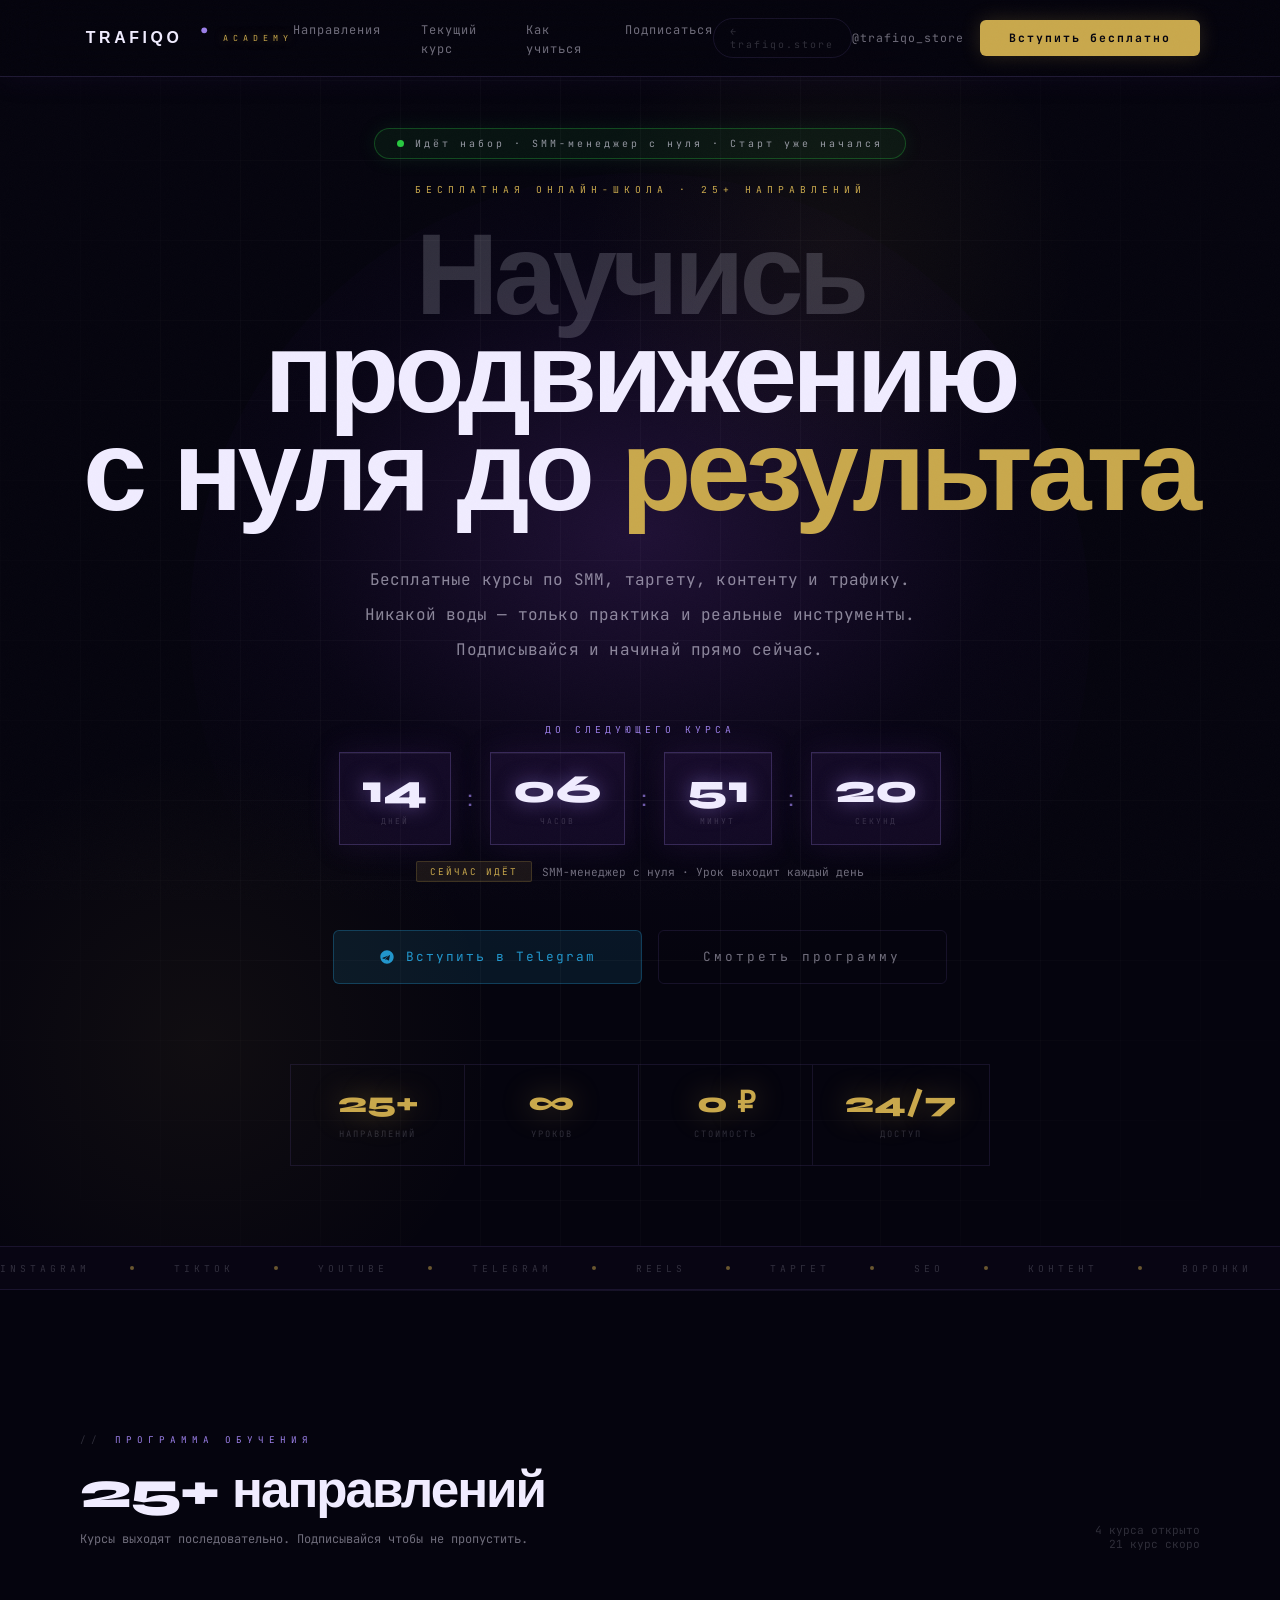
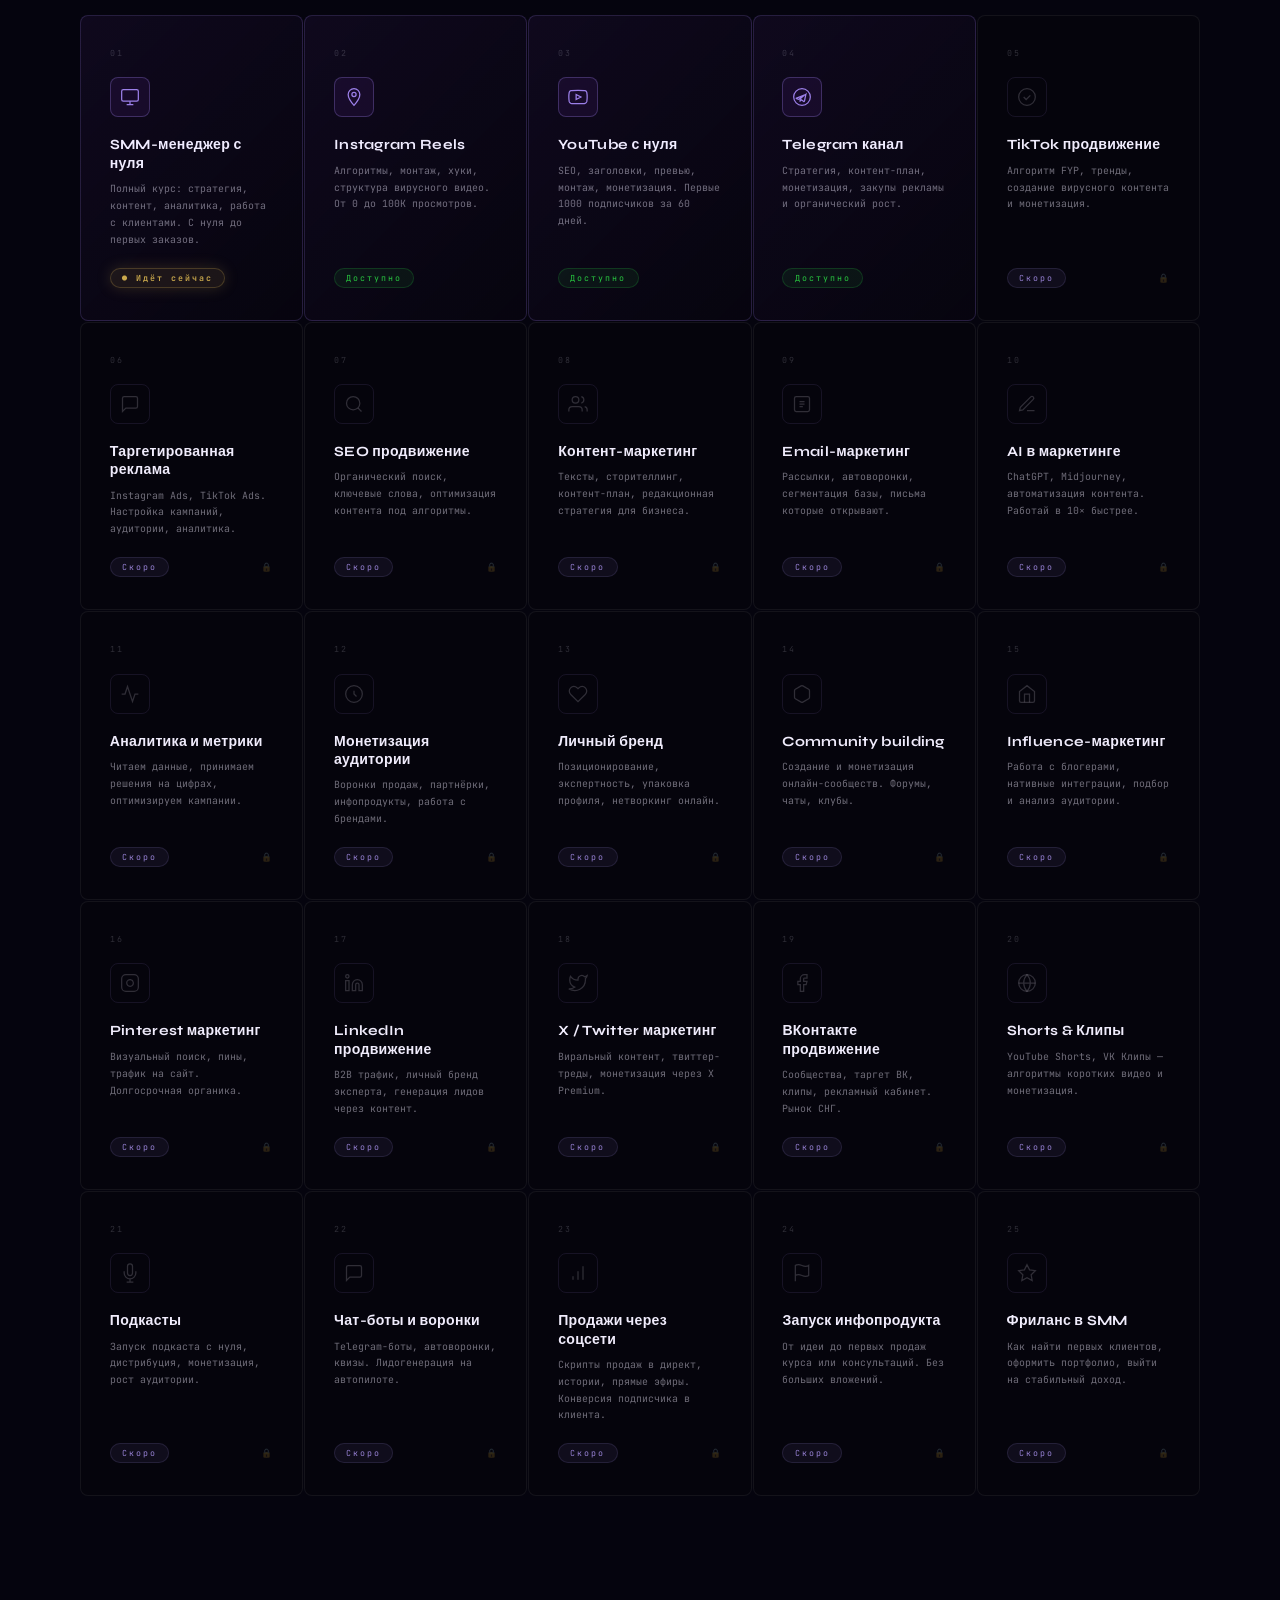
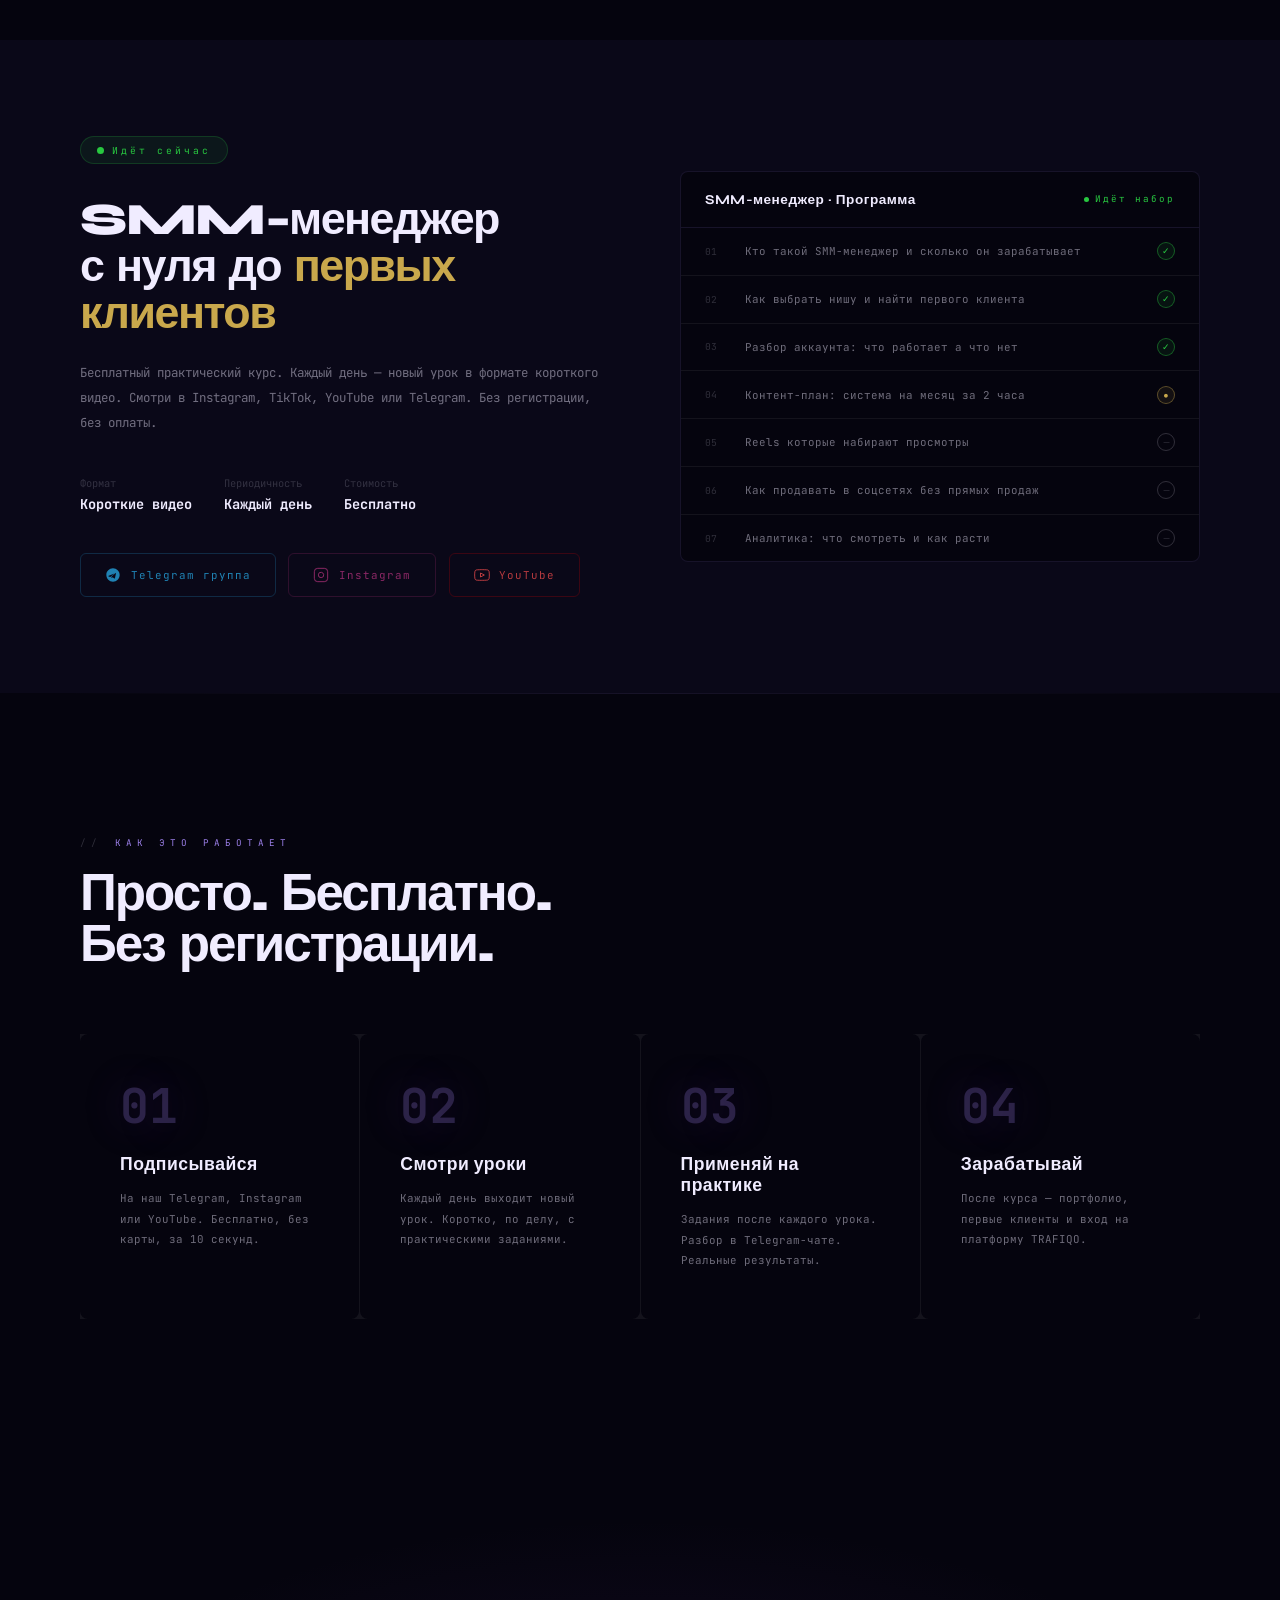
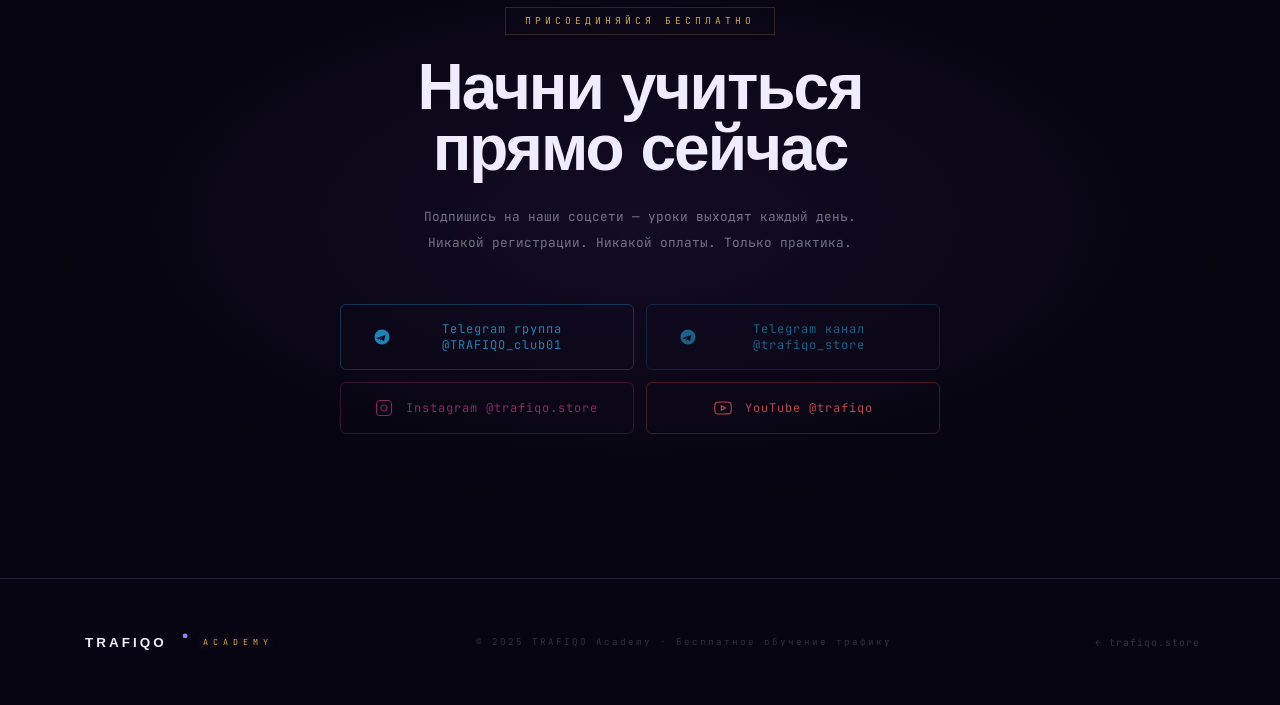
==== commit 11228338: "style: карточки глубина glow открытые vs закрытые" ====
--- a/academy.html
+++ b/academy.html
@@ -99,16 +99,17 @@
 .sec-sub{font-family:var(--mono);font-size:.75rem;color:var(--muted);margin-top:.8rem;line-height:1.8}
 .sec-right{font-family:var(--mono);font-size:.7rem;color:var(--dim);text-align:right}
 
-.dirs-grid{display:grid;grid-template-columns:repeat(5,1fr);gap:1px;background:var(--border2)}
+.dirs-grid{display:grid;grid-template-columns:repeat(5,1fr);gap:1px;background:transparent}
 .dir-card{background:var(--bg);padding:2rem 1.8rem;position:relative;overflow:hidden;transition:.4s;cursor:default;border-radius:8px;display:flex;flex-direction:column;border:1px solid var(--border2)}
-.dir-card.available{cursor:pointer;background:var(--bg);border:1px solid rgba(155,127,232,0.12)}
-.dir-card.available:hover{background:rgba(91,45,142,0.12);box-shadow:0 0 40px rgba(91,45,142,0.15);border-color:rgba(155,127,232,0.3)}
+.dir-card.available{background:linear-gradient(135deg,rgba(91,45,142,0.12) 0%,rgba(7,5,15,0.8) 100%);border:1px solid rgba(155,127,232,0.2);cursor:pointer}
+.dir-card.available:hover{background:linear-gradient(135deg,rgba(91,45,142,0.2) 0%,rgba(7,5,15,0.9) 100%);border-color:rgba(155,127,232,0.4);box-shadow:0 0 40px rgba(91,45,142,0.2),inset 0 1px 0 rgba(255,255,255,0.05);transform:translateY(-2px)}
 .dir-card.available:hover .dir-arrow{opacity:1;transform:translateX(0)}
 .dir-card::before{content:'';position:absolute;top:0;left:0;right:0;height:1px;background:linear-gradient(90deg,var(--purple),var(--gold));transform:scaleX(0);transform-origin:left;transition:.5s}
 .dir-card.available:hover::before{transform:scaleX(1)}
-.dir-card.locked{opacity:.4}
+.dir-card.locked{opacity:.3;filter:grayscale(20%)}
 .dir-num{font-family:var(--mono);font-size:.52rem;letter-spacing:2px;color:var(--dim);margin-bottom:1.2rem;display:block}
 .dir-icon-wrap{width:40px;height:40px;border:1px solid var(--border);display:flex;align-items:center;justify-content:center;margin-bottom:1.2rem;transition:.3s;border-radius:8px}
+.dir-card.available .dir-icon-wrap{border-color:rgba(155,127,232,0.3);background:rgba(91,45,142,0.15)}
 .dir-card.available:hover .dir-icon-wrap{border-color:var(--purple-lt);background:var(--purple-dim)}
 .dir-icon-svg{width:20px;height:20px;color:var(--purple-lt)}
 .dir-card.locked .dir-icon-svg{color:var(--dim)}
@@ -117,7 +118,7 @@
 .dir-footer{display:flex;align-items:center;justify-content:space-between;margin-top:auto}
 .dir-tag{font-family:var(--mono);font-size:.52rem;letter-spacing:2px;padding:.25rem .7rem;border-radius:100px}
 .dir-tag.free{background:rgba(40,200,64,0.08);color:#28C840;border:1px solid rgba(40,200,64,0.2)}
-.dir-tag.active{background:rgba(201,168,76,0.1);color:var(--gold);border:1px solid rgba(201,168,76,0.25)}
+.dir-tag.active{background:rgba(201,168,76,0.1);color:var(--gold);border:1px solid rgba(201,168,76,0.25);box-shadow:0 0 15px rgba(201,168,76,0.2);font-weight:600}
 .dir-tag.soon{background:rgba(155,127,232,0.08);color:var(--purple-lt);border:1px solid rgba(155,127,232,0.15)}
 .dir-lock{font-family:var(--mono);font-size:.55rem;color:var(--dim);letter-spacing:1px}
 .dir-arrow{font-size:.8rem;color:var(--purple-lt);opacity:0;transform:translateX(-6px);transition:.3s}
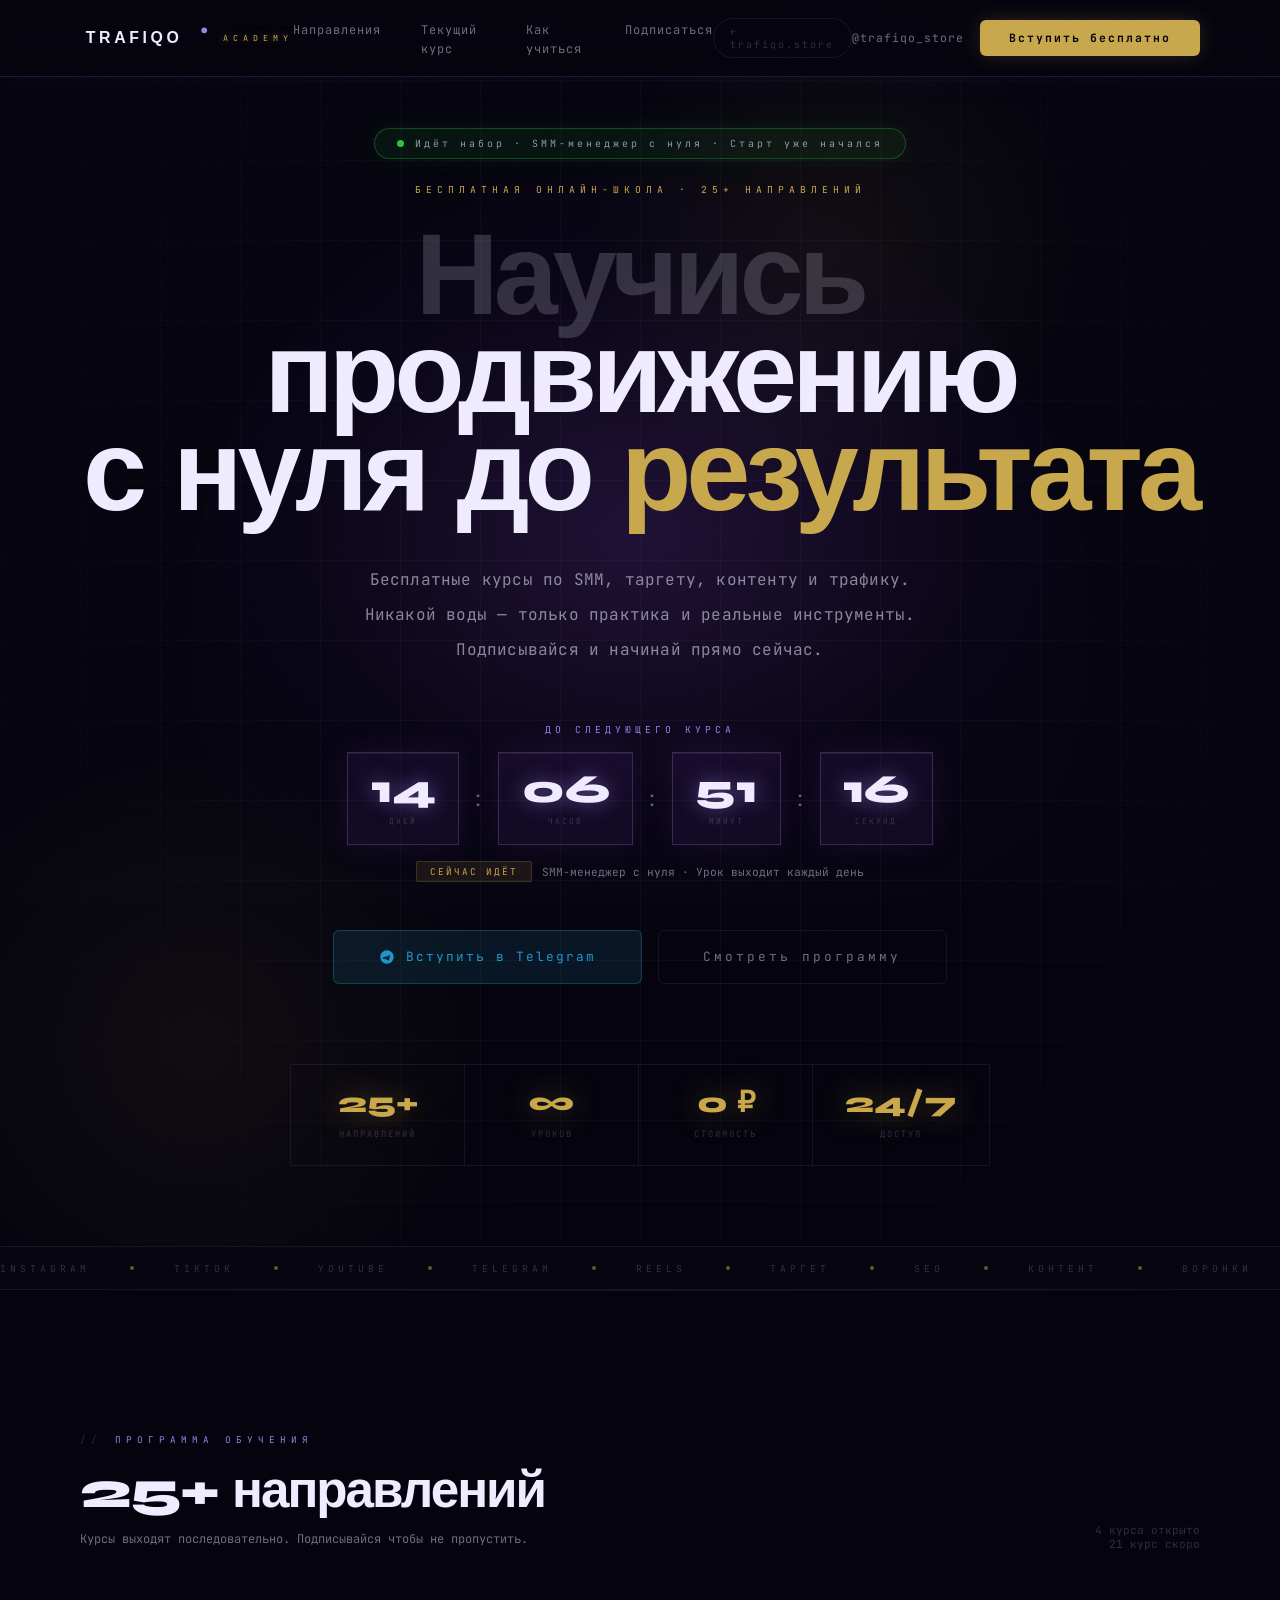
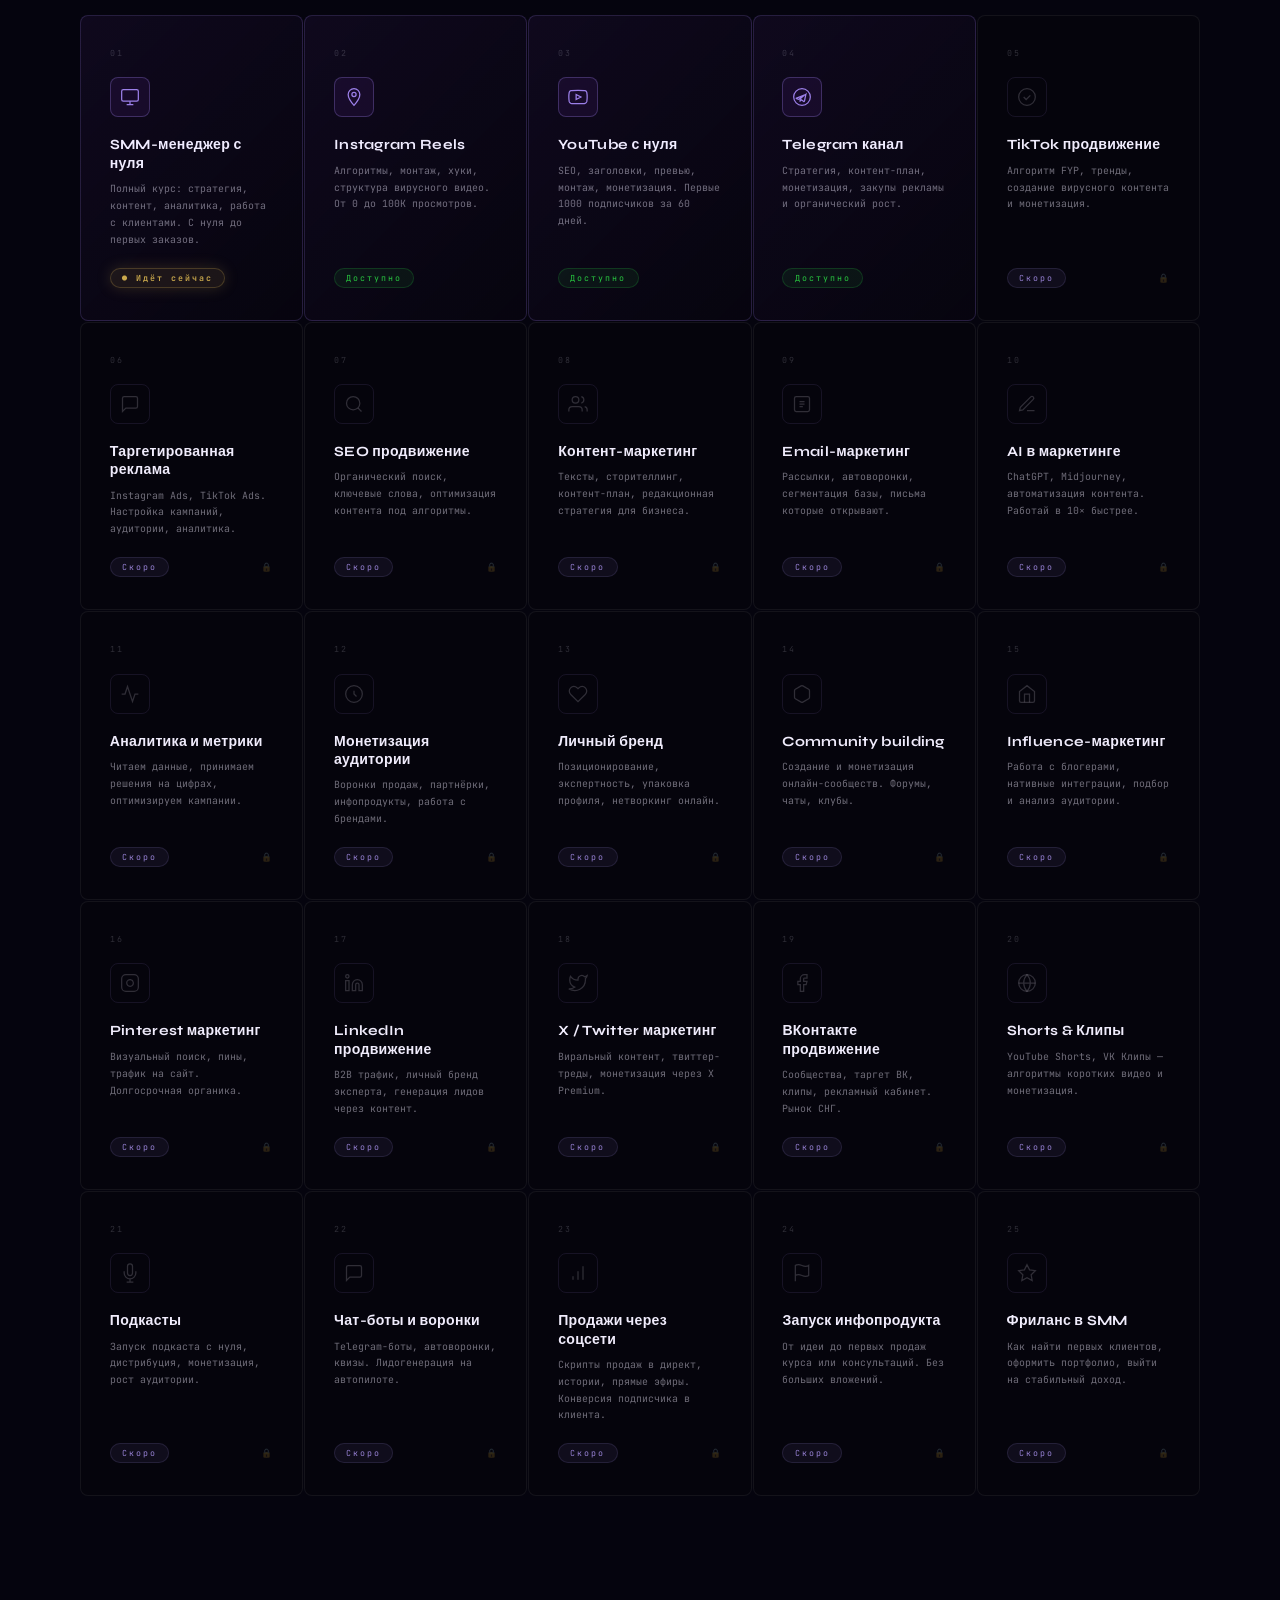
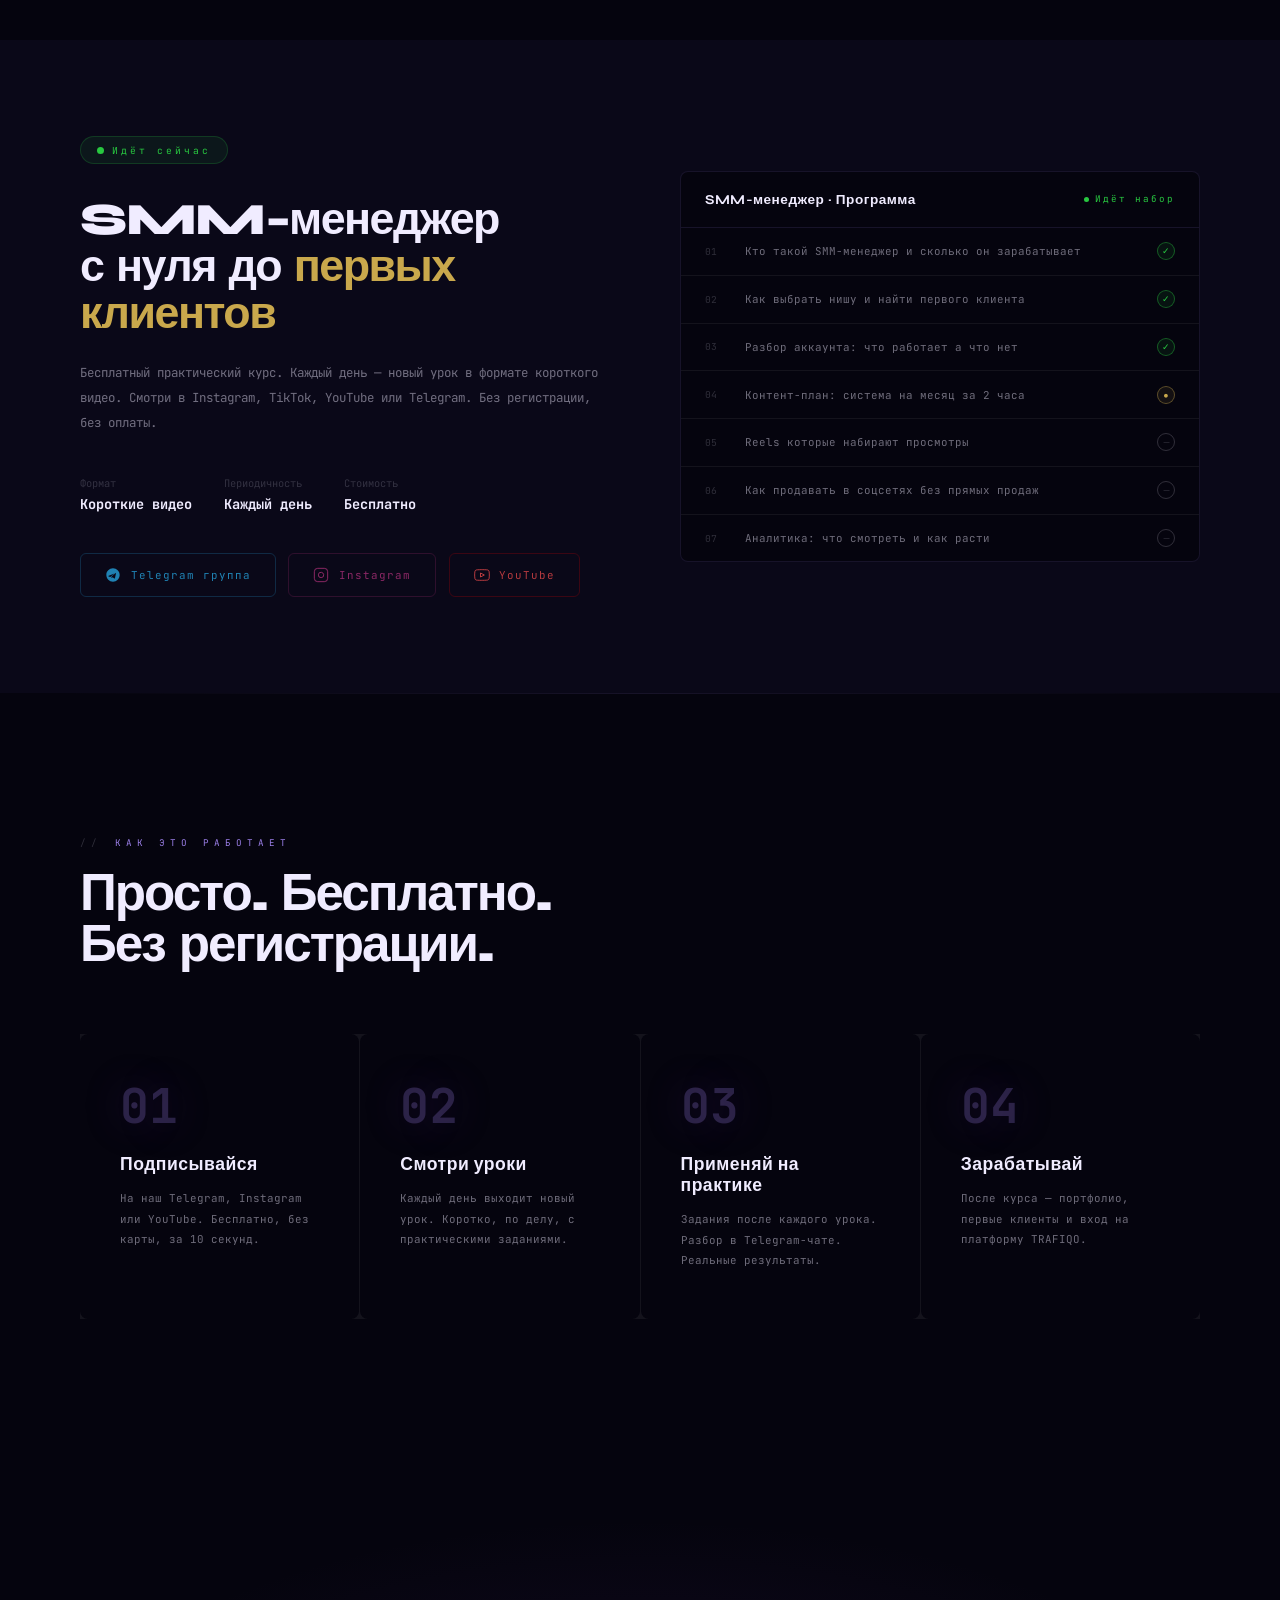
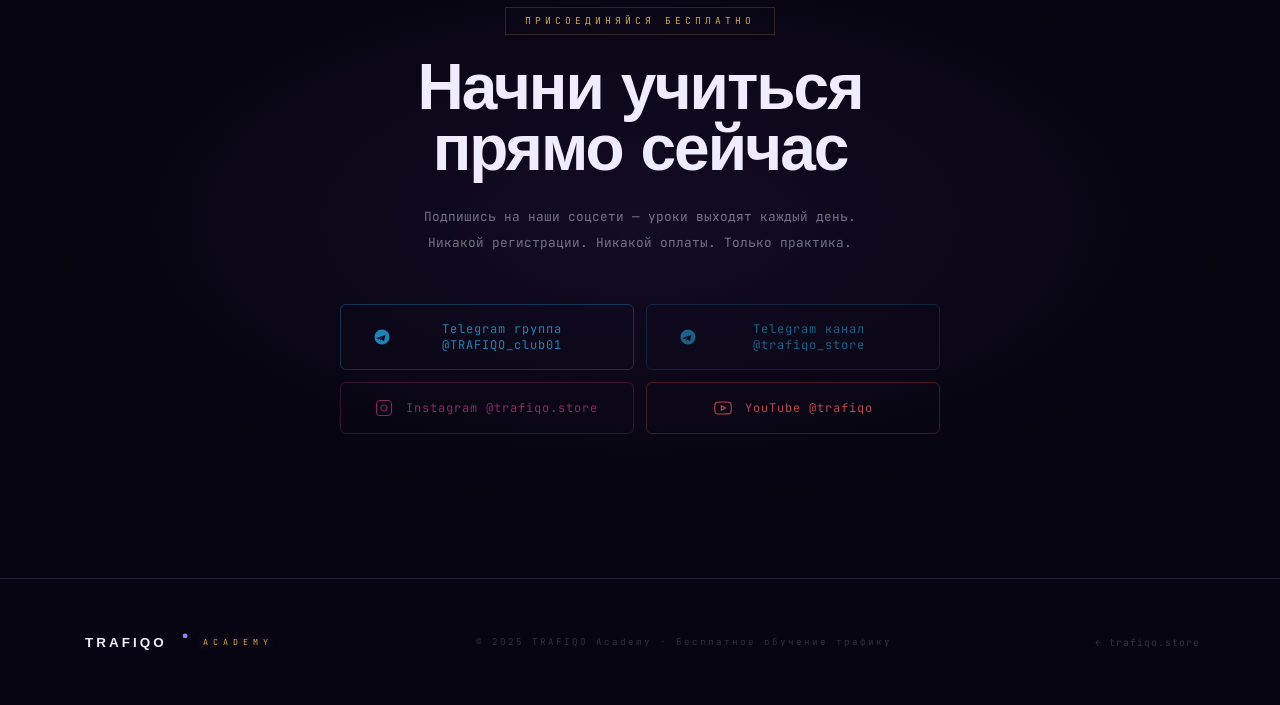
==== commit bf929a16: "fix: бургер перемещён в nav-right справа" ====
--- a/academy.html
+++ b/academy.html
@@ -267,11 +267,11 @@
   <div class="nav-right">
     <a href="https://t.me/trafiqo_store" class="nav-tg" target="_blank">@trafiqo_store</a>
     <a href="https://t.me/TRAFIQO_club01" class="nav-cta" target="_blank">Вступить бесплатно</a>
+    <button class="acad-burger" id="acadBurger" aria-label="Меню">
+      <span></span><span></span><span></span>
+    </button>
   </div>
 </nav>
-<button class="acad-burger" id="acadBurger">
-  <span></span><span></span><span></span>
-</button>
 <div class="acad-mobile-menu" id="acadMenu">
   <a href="#directions">Направления</a>
   <a href="#live">Текущий курс</a>
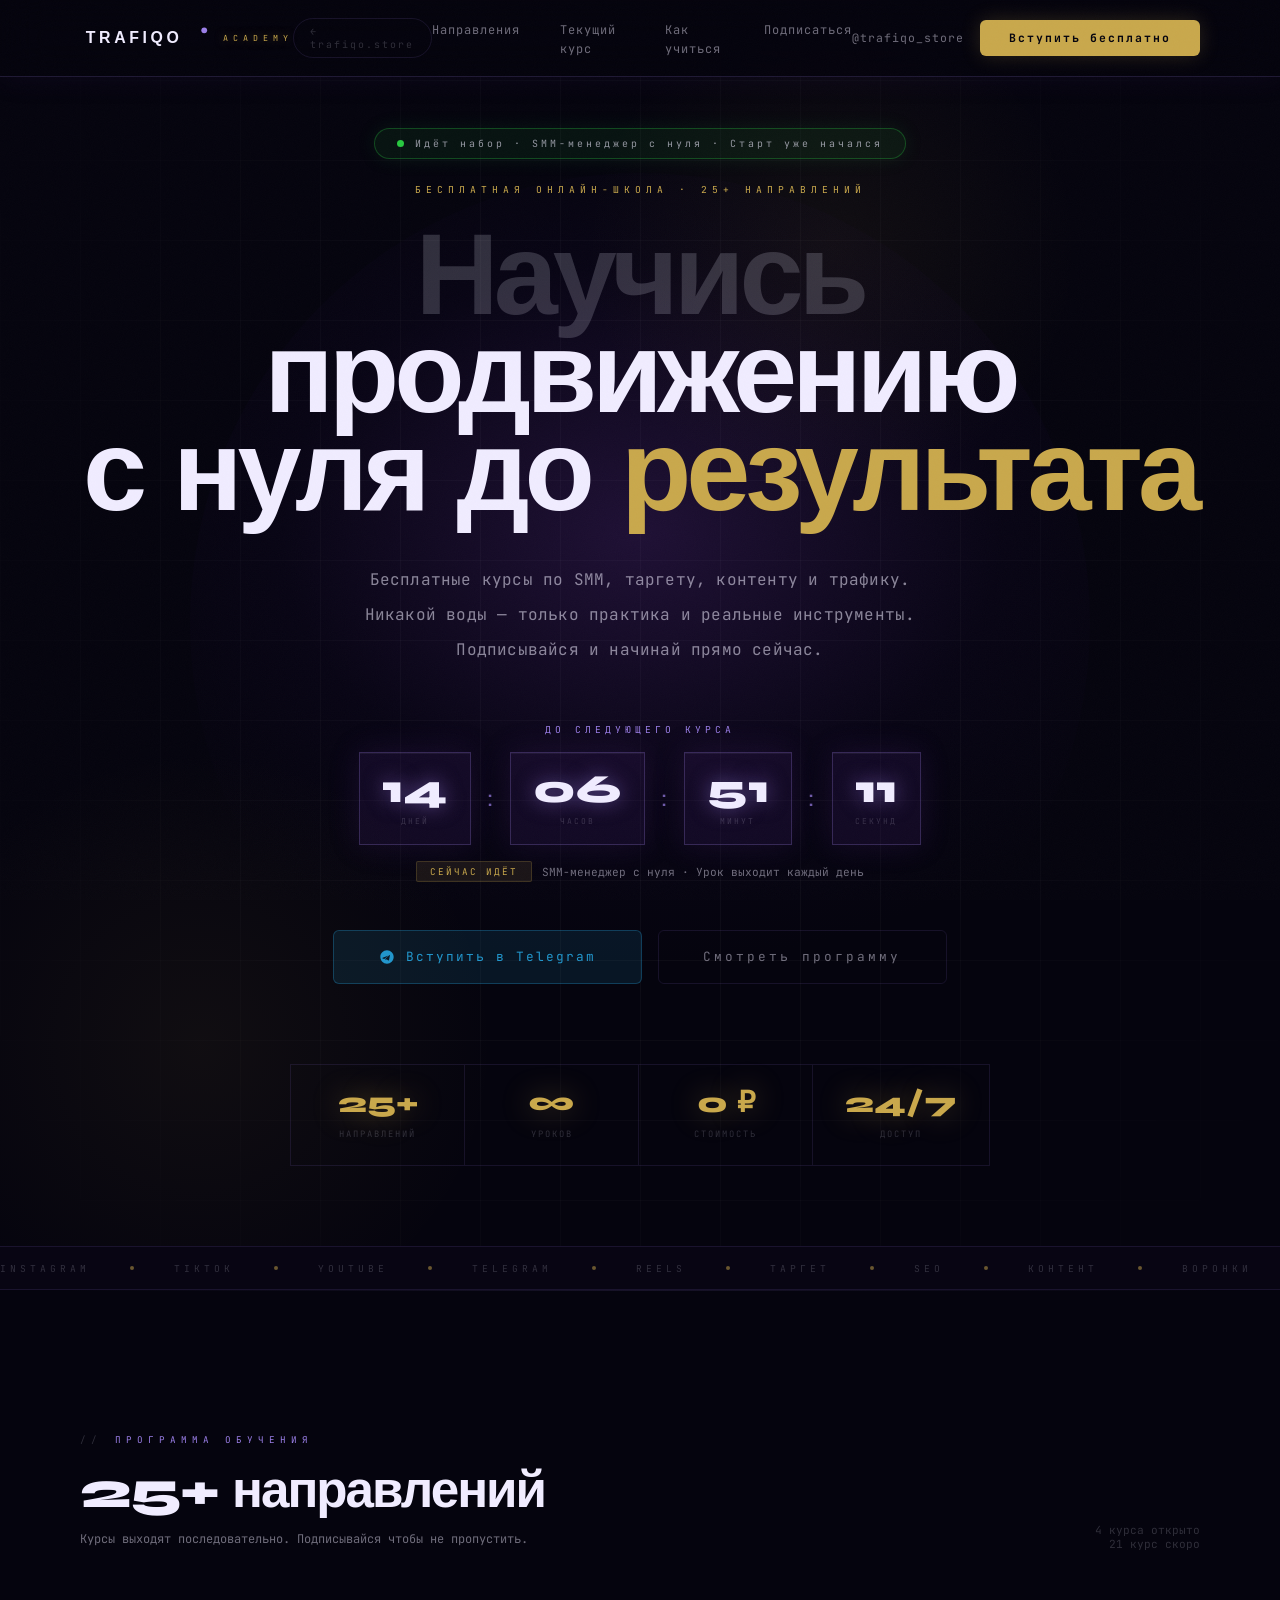
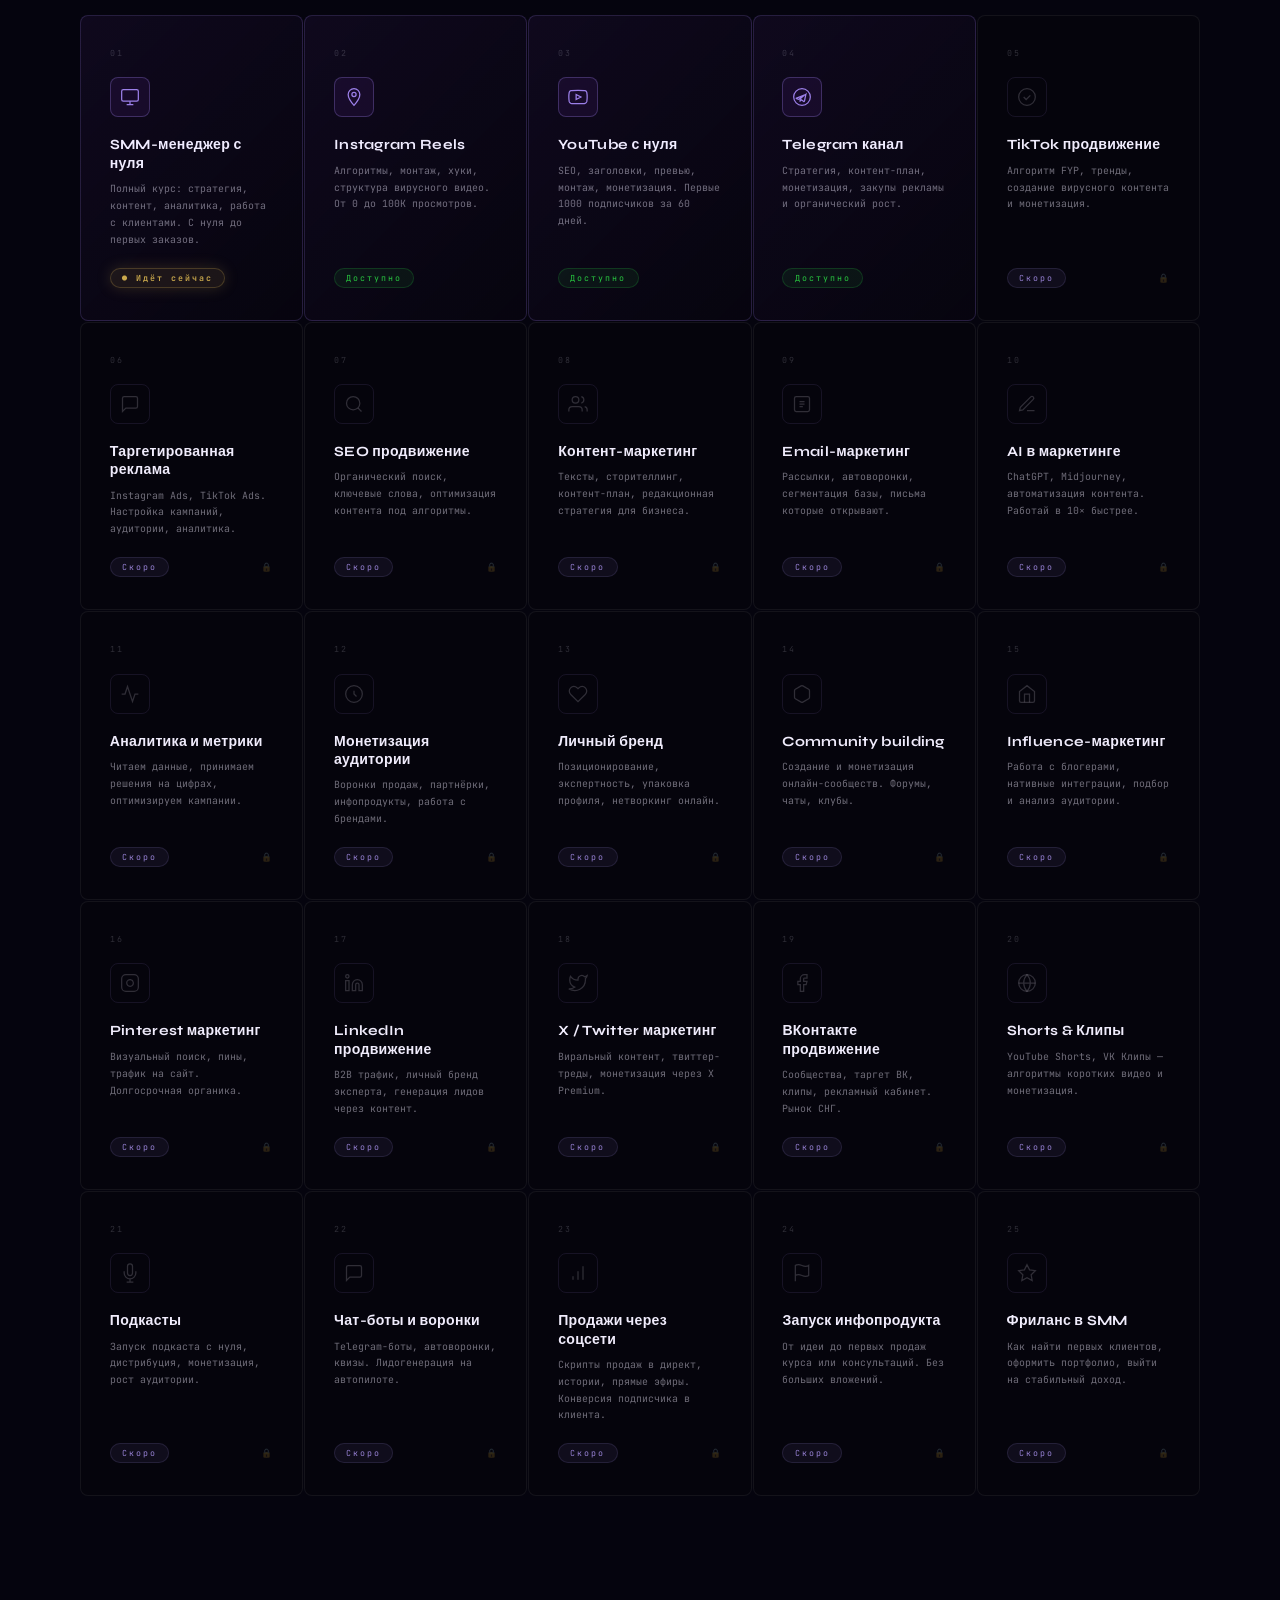
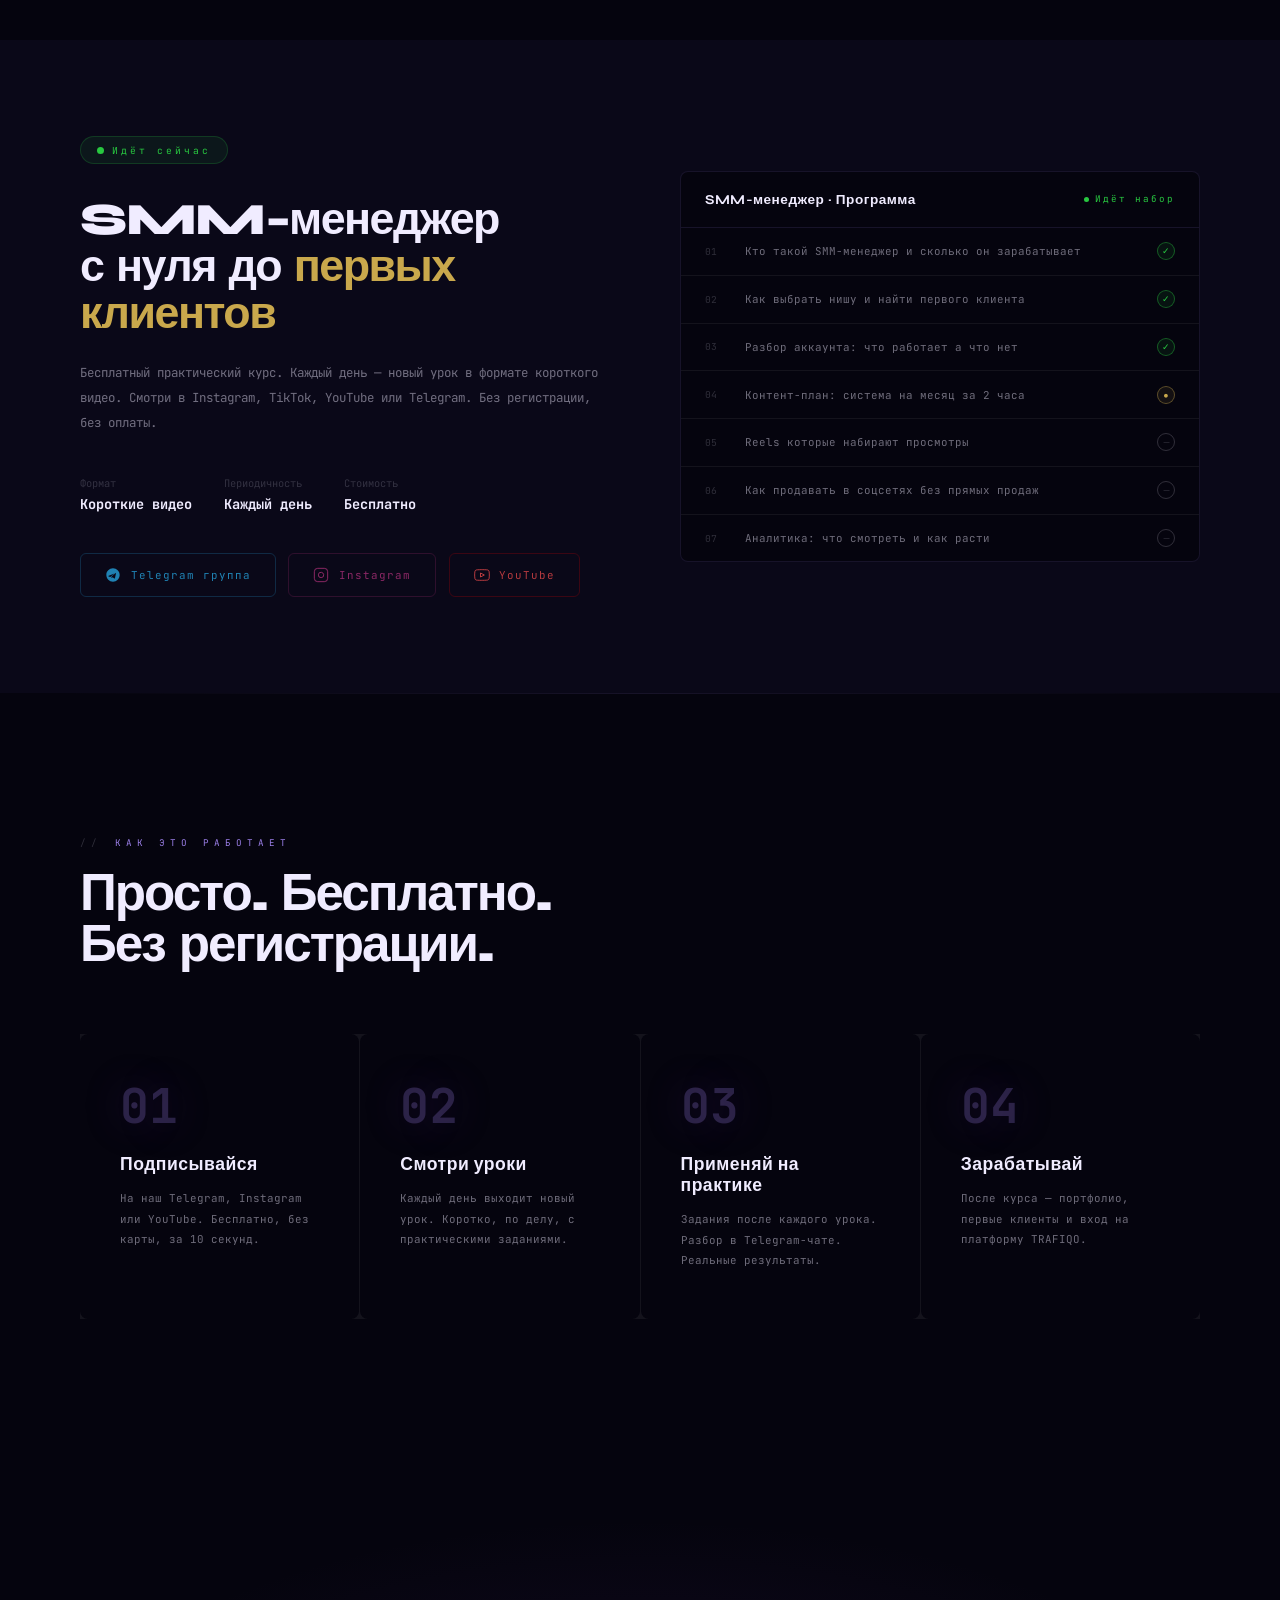
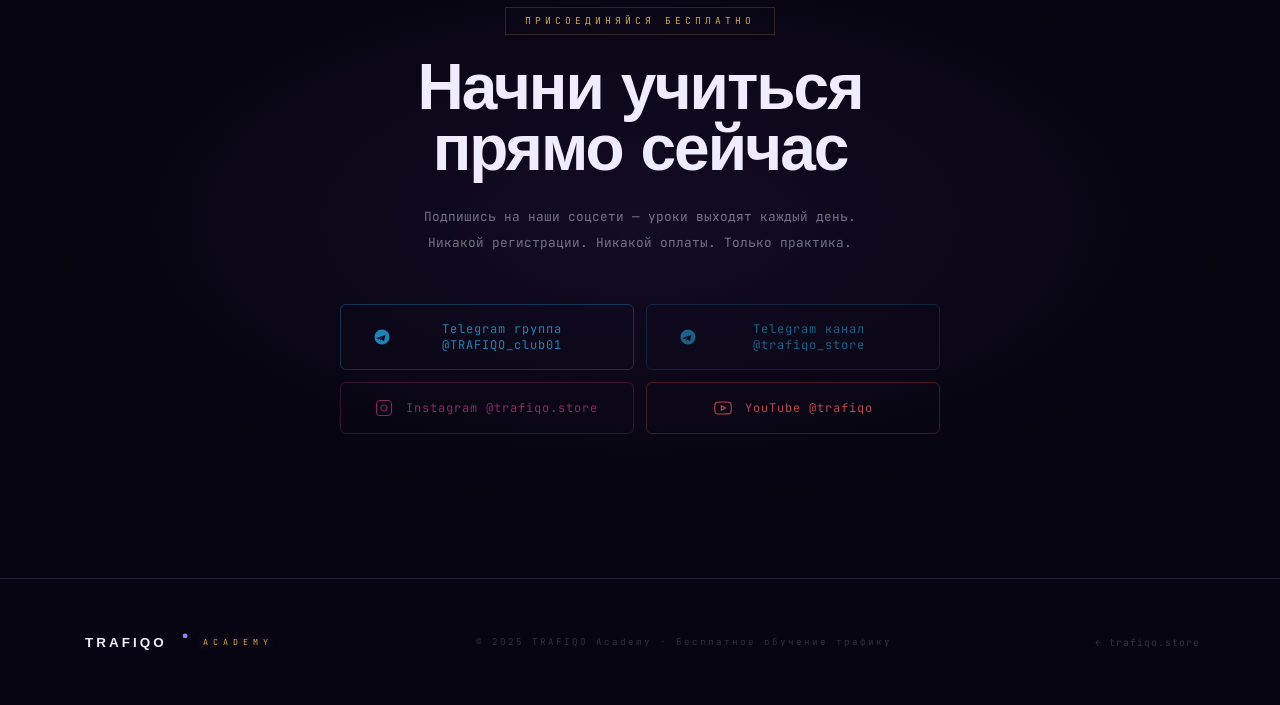
==== commit 80640f42: "fix: nav-back рядом с логотипом + мобильное меню" ====
--- a/academy.html
+++ b/academy.html
@@ -24,7 +24,7 @@
 nav{position:fixed;top:0;left:0;right:0;z-index:100;display:flex;justify-content:space-between;align-items:center;padding:1.1rem 5rem;border-bottom:1px solid rgba(155,127,232,0.18);backdrop-filter:blur(24px);background:rgba(5,4,14,0.85);box-shadow:0 1px 30px rgba(91,45,142,0.1)}
 .logo{display:flex;align-items:center;gap:.8rem;text-decoration:none}
 .logo-academy{font-family:var(--mono);font-size:.52rem;letter-spacing:5px;color:var(--gold);text-transform:uppercase;text-shadow:0 0 10px rgba(201,168,76,0.5)}
-.nav-back{font-family:var(--mono);font-size:.62rem;letter-spacing:2px;color:var(--dim);text-decoration:none;transition:.3s;display:flex;align-items:center;gap:.4rem;border:1px solid var(--border);padding:.4rem 1rem;border-radius:100px}
+.nav-back{font-family:var(--mono);font-size:.62rem;letter-spacing:2px;color:var(--dim);text-decoration:none;transition:.3s;display:flex;align-items:center;gap:.4rem;border:1px solid var(--border);padding:.4rem 1rem;border-radius:100px;margin-right:auto}
 .nav-back:hover{color:var(--purple-lt);border-color:var(--purple-lt)}
 .nav-links{display:flex;gap:2.5rem;list-style:none}
 .nav-links a{color:var(--muted);text-decoration:none;font-size:.75rem;letter-spacing:1px;transition:.3s;font-family:var(--mono)}
@@ -213,7 +213,7 @@
 .acad-mobile-menu.open{display:flex}
 .acad-mobile-menu a{font-family:var(--display);font-size:1.5rem;font-weight:700;color:var(--white);text-decoration:none;letter-spacing:1px;transition:.3s}
 .acad-mobile-menu a:hover{color:var(--gold)}
-.acad-mobile-menu a:last-child{font-size:.8rem;color:var(--dim);margin-top:2rem;font-family:var(--mono)}
+.acad-mobile-menu a:last-child{font-size:.75rem;color:var(--purple-lt);margin-top:2rem;font-family:var(--mono);border:1px solid rgba(155,127,232,0.3);padding:.6rem 1.5rem;border-radius:100px}
 
 /* MOBILE */
 @media(max-width:1024px){.dirs-grid{grid-template-columns:repeat(3,1fr)}}
@@ -257,13 +257,13 @@
     <img src="img/logo.svg" alt="TRAFIQO" width="130" height="35">
     <span class="logo-academy">Academy</span>
   </a>
+  <a href="https://trafiqo.store" class="nav-back">← trafiqo.store</a>
   <ul class="nav-links">
     <li><a href="#directions">Направления</a></li>
     <li><a href="#live">Текущий курс</a></li>
     <li><a href="#how">Как учиться</a></li>
     <li><a href="#cta">Подписаться</a></li>
   </ul>
-  <a href="https://trafiqo.store" class="nav-back">← trafiqo.store</a>
   <div class="nav-right">
     <a href="https://t.me/trafiqo_store" class="nav-tg" target="_blank">@trafiqo_store</a>
     <a href="https://t.me/TRAFIQO_club01" class="nav-cta" target="_blank">Вступить бесплатно</a>
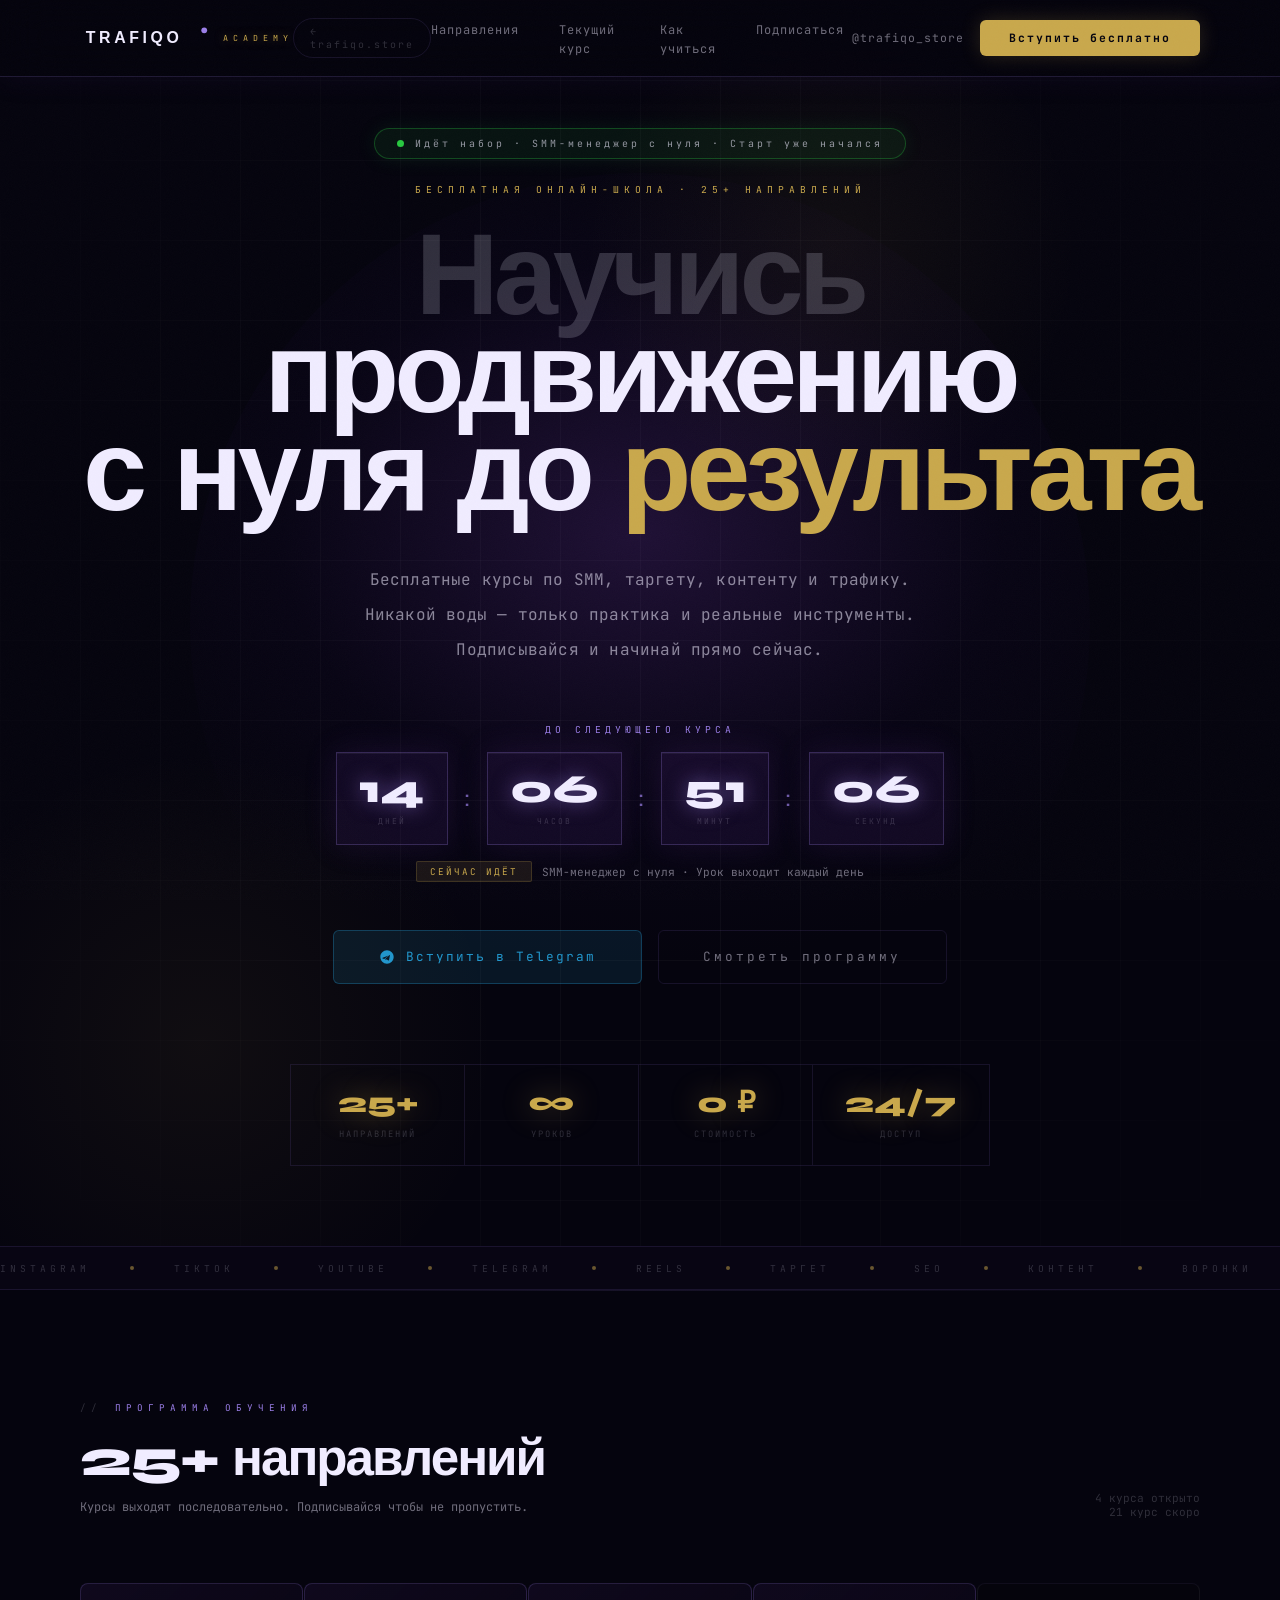
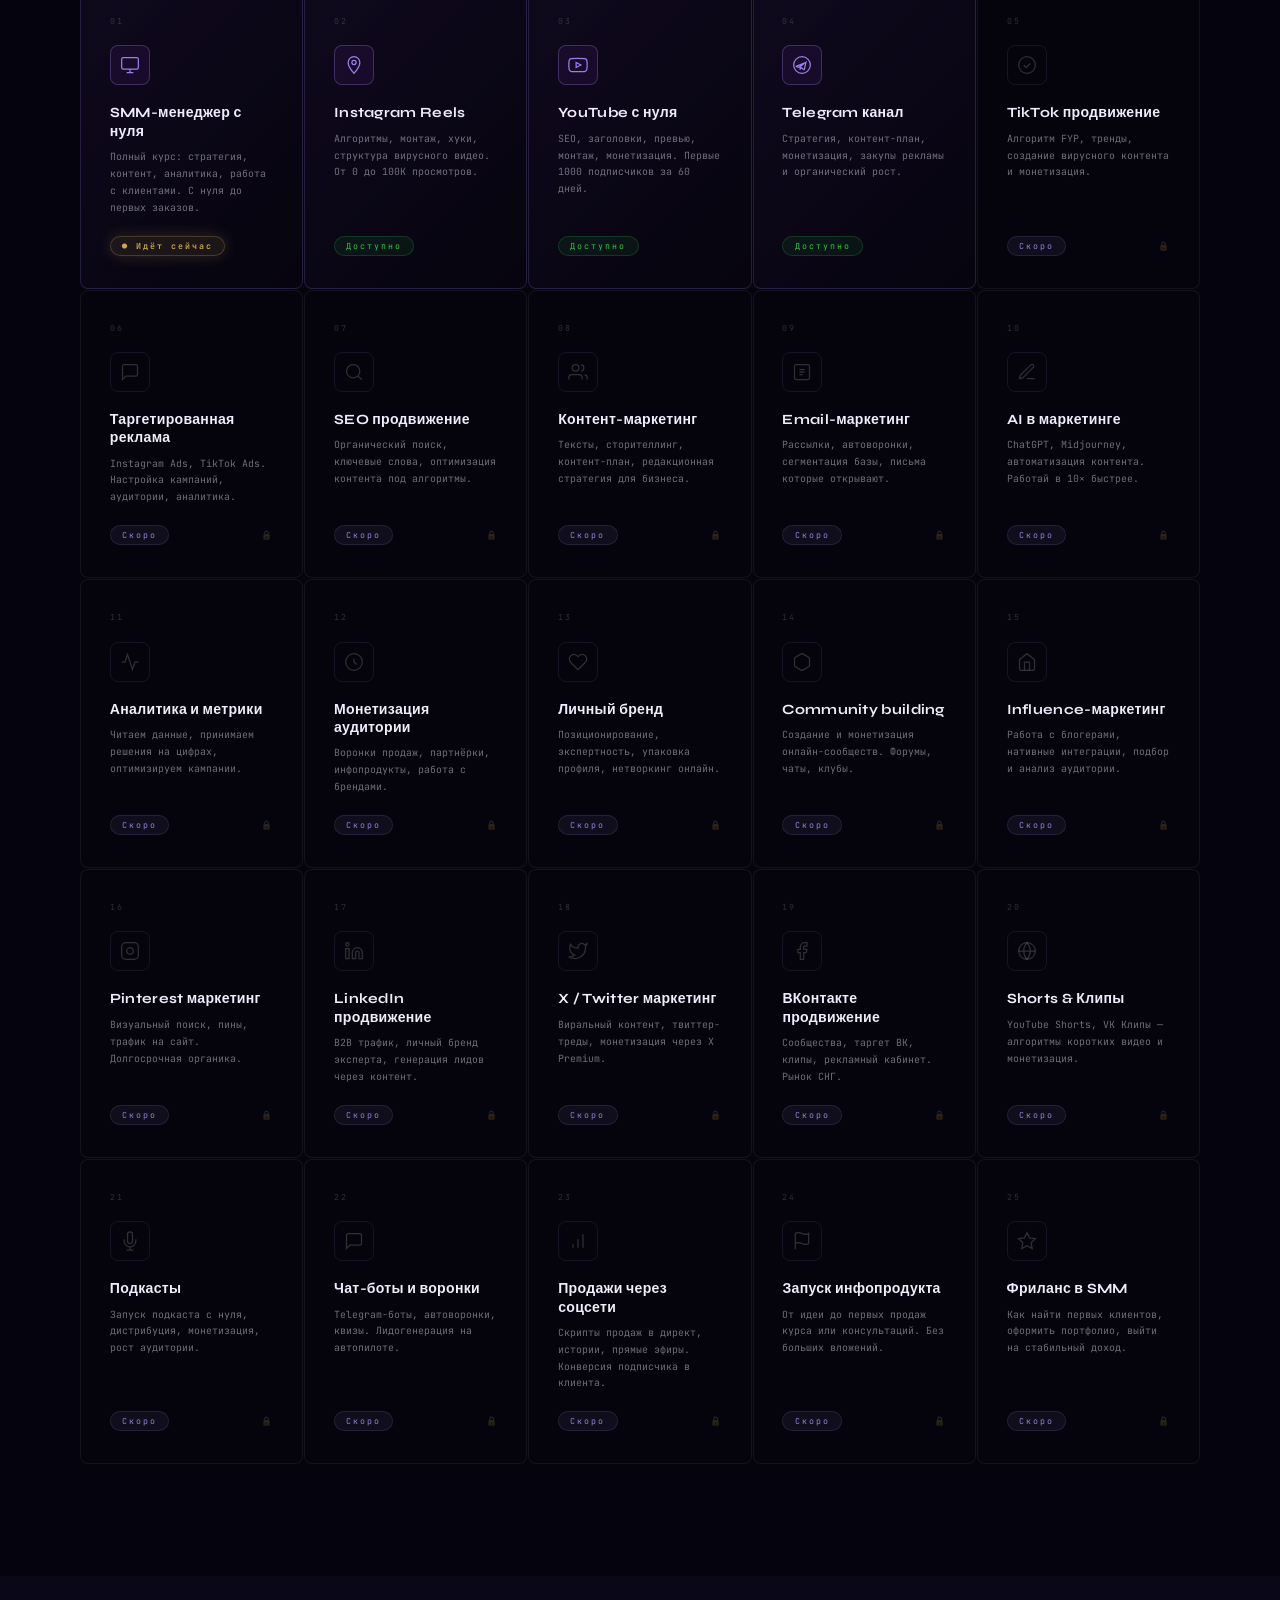
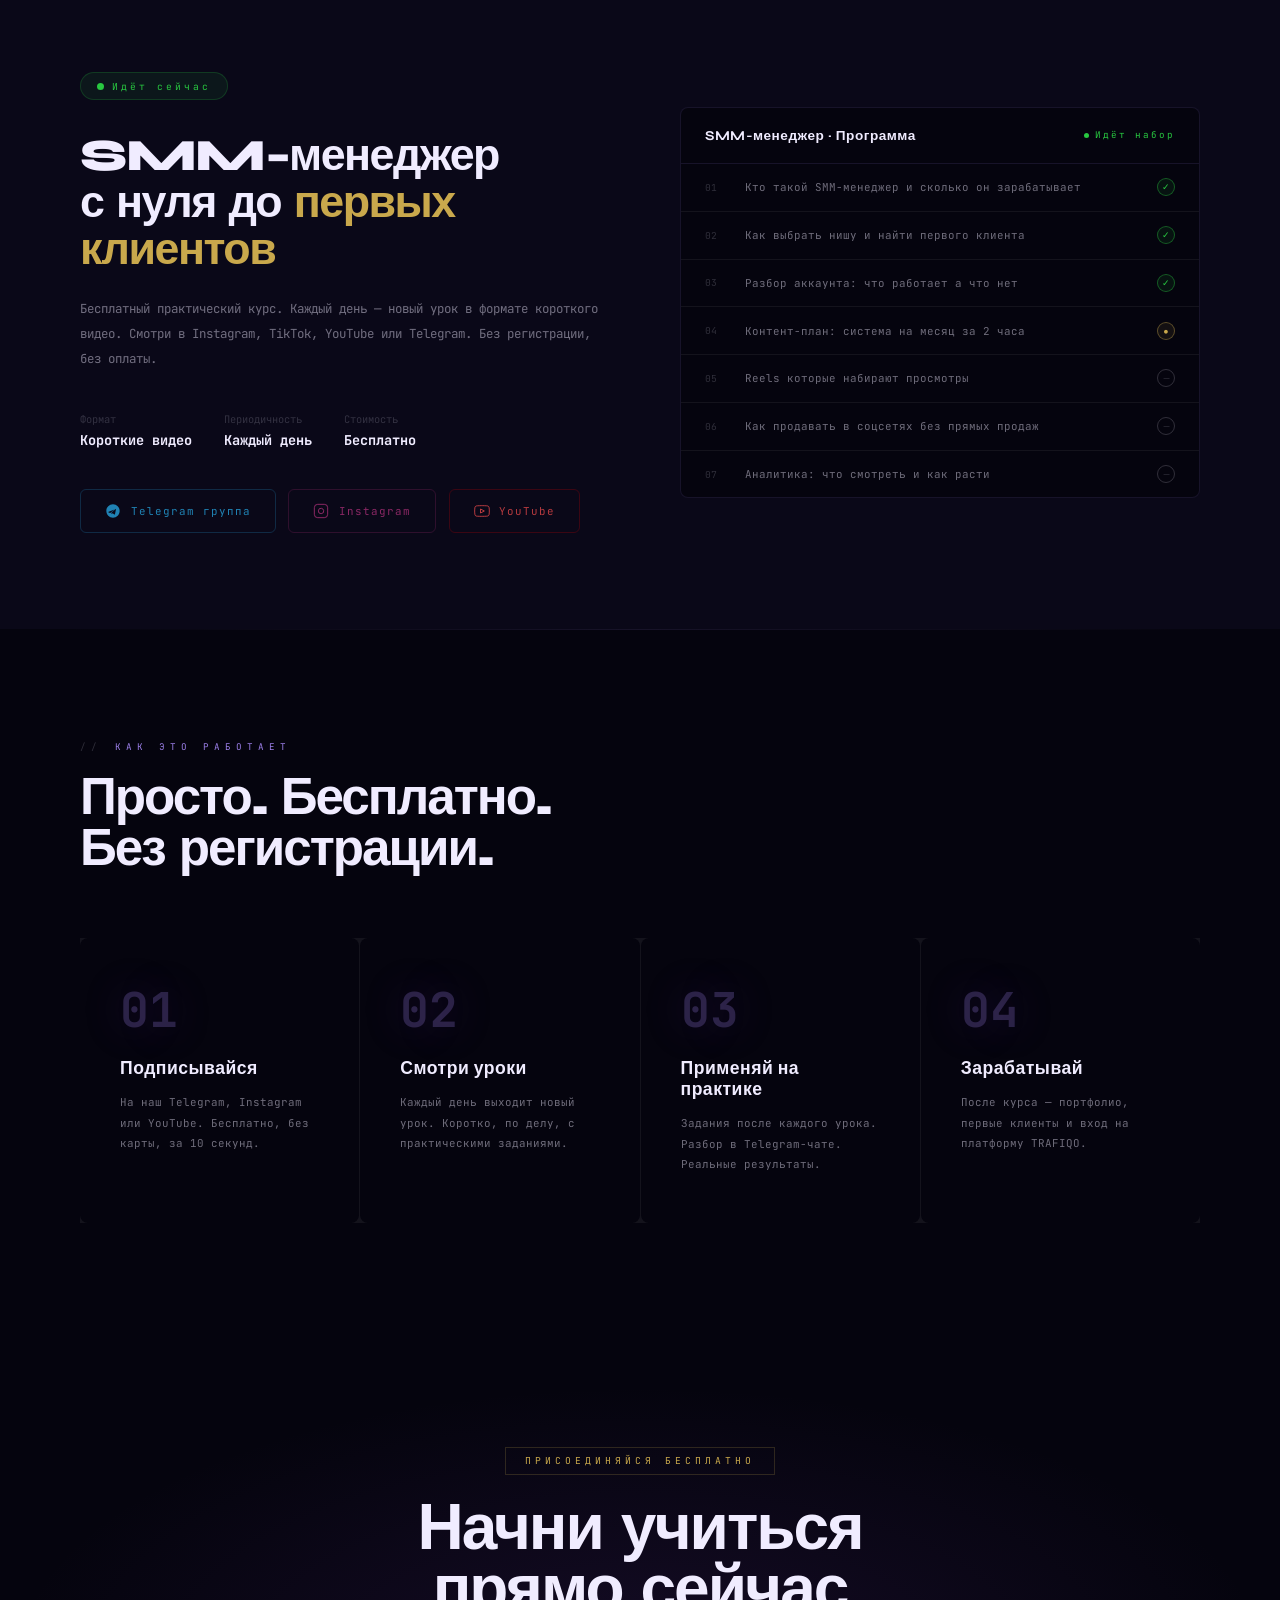
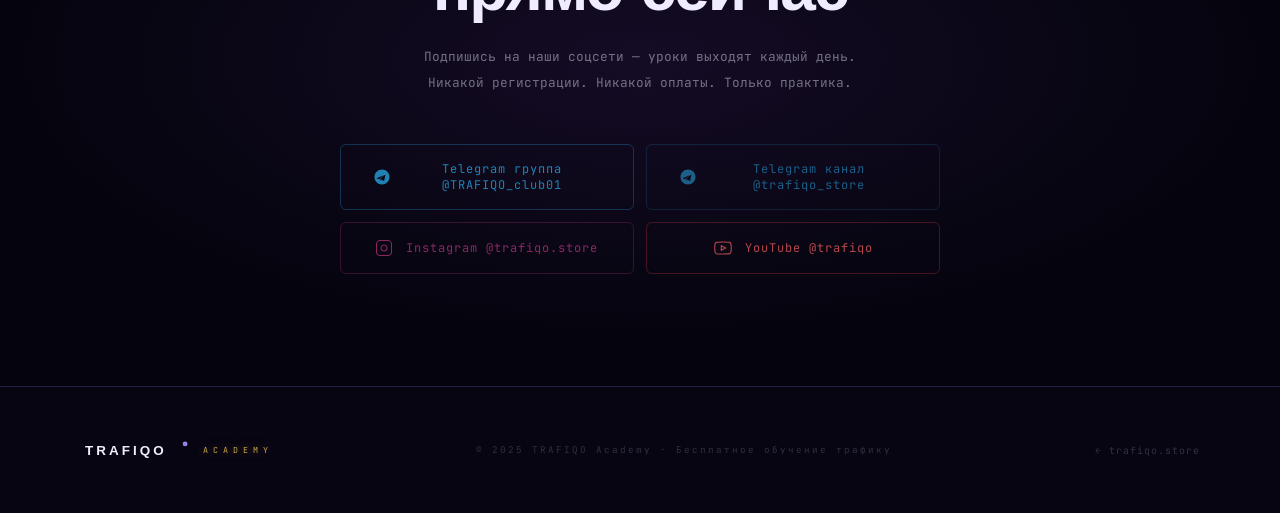
==== commit 63e64302: "fix: nav spacing карточки отступы" ====
--- a/academy.html
+++ b/academy.html
@@ -30,7 +30,7 @@
 .nav-links a{color:var(--muted);text-decoration:none;font-size:.75rem;letter-spacing:1px;transition:.3s;font-family:var(--mono)}
 .nav-links a:hover{color:var(--white)}
 .nav-right{display:flex;align-items:center;gap:1rem}
-.nav-tg{display:flex;align-items:center;gap:.5rem;color:var(--muted);text-decoration:none;font-family:var(--mono);font-size:.72rem;letter-spacing:1px;transition:.3s}
+.nav-tg{display:flex;align-items:center;gap:.5rem;color:var(--muted);text-decoration:none;font-family:var(--mono);font-size:.72rem;letter-spacing:1px;transition:.3s;margin-left:.5rem}
 .nav-tg:hover{color:var(--white)}
 .nav-cta{background:var(--gold);color:#05040E;padding:.65rem 1.8rem;font-size:.72rem;font-weight:700;letter-spacing:2px;text-decoration:none;transition:.3s;font-family:var(--mono);white-space:nowrap;border-radius:6px;box-shadow:0 0 20px rgba(201,168,76,0.2)}
 .nav-cta:hover{background:var(--gold2)}
@@ -90,7 +90,7 @@
 @keyframes marquee{to{transform:translateX(-50%)}}
 
 /* DIRECTIONS */
-.directions{padding:9rem 5rem;position:relative}
+.directions{padding:7rem 5rem;position:relative}
 .sec-header{display:flex;justify-content:space-between;align-items:flex-end;margin-bottom:4rem}
 .sec-left{}
 .sec-tag{font-family:var(--mono);font-size:.58rem;letter-spacing:5px;color:var(--purple-lt);text-transform:uppercase;display:flex;align-items:center;gap:.8rem;margin-bottom:1.2rem}
@@ -100,13 +100,14 @@
 .sec-right{font-family:var(--mono);font-size:.7rem;color:var(--dim);text-align:right}
 
 .dirs-grid{display:grid;grid-template-columns:repeat(5,1fr);gap:1px;background:transparent}
+.dirs-grid .dir-card:nth-child(5){border-top:1px solid rgba(155,127,232,0.08)}
 .dir-card{background:var(--bg);padding:2rem 1.8rem;position:relative;overflow:hidden;transition:.4s;cursor:default;border-radius:8px;display:flex;flex-direction:column;border:1px solid var(--border2)}
 .dir-card.available{background:linear-gradient(135deg,rgba(91,45,142,0.12) 0%,rgba(7,5,15,0.8) 100%);border:1px solid rgba(155,127,232,0.2);cursor:pointer}
 .dir-card.available:hover{background:linear-gradient(135deg,rgba(91,45,142,0.2) 0%,rgba(7,5,15,0.9) 100%);border-color:rgba(155,127,232,0.4);box-shadow:0 0 40px rgba(91,45,142,0.2),inset 0 1px 0 rgba(255,255,255,0.05);transform:translateY(-2px)}
 .dir-card.available:hover .dir-arrow{opacity:1;transform:translateX(0)}
 .dir-card::before{content:'';position:absolute;top:0;left:0;right:0;height:1px;background:linear-gradient(90deg,var(--purple),var(--gold));transform:scaleX(0);transform-origin:left;transition:.5s}
 .dir-card.available:hover::before{transform:scaleX(1)}
-.dir-card.locked{opacity:.3;filter:grayscale(20%)}
+.dir-card.locked{opacity:.25;filter:grayscale(20%);pointer-events:none}
 .dir-num{font-family:var(--mono);font-size:.52rem;letter-spacing:2px;color:var(--dim);margin-bottom:1.2rem;display:block}
 .dir-icon-wrap{width:40px;height:40px;border:1px solid var(--border);display:flex;align-items:center;justify-content:center;margin-bottom:1.2rem;transition:.3s;border-radius:8px}
 .dir-card.available .dir-icon-wrap{border-color:rgba(155,127,232,0.3);background:rgba(91,45,142,0.15)}
@@ -163,7 +164,7 @@
 .lesson-done.lock{border-color:var(--dim);color:var(--dim)}
 
 /* HOW */
-.how{padding:9rem 5rem;position:relative}
+.how{padding:7rem 5rem;position:relative}
 .how-grid{display:grid;grid-template-columns:repeat(4,1fr);gap:1px;background:var(--border2);margin-top:4rem}
 .how-item{background:var(--bg);padding:3rem 2.5rem;position:relative;transition:.3s;border-radius:8px}
 .how-item:hover{background:var(--bg)}
@@ -172,7 +173,7 @@
 .how-desc{font-family:var(--mono);font-size:.68rem;color:var(--muted);line-height:1.9}
 
 /* CTA */
-.cta-section{padding:9rem 5rem;text-align:center;position:relative;overflow:hidden}
+.cta-section{padding:7rem 5rem;text-align:center;position:relative;overflow:hidden}
 .cta-section::before{content:'';position:absolute;inset:0;background:radial-gradient(ellipse 70% 60% at 50% 50%,rgba(91,45,142,0.18) 0%,transparent 70%);opacity:1}
 .cta-inner{position:relative;z-index:1;max-width:680px;margin:0 auto}
 .cta-eyebrow{font-family:var(--mono);font-size:.6rem;letter-spacing:4px;color:var(--gold);text-transform:uppercase;margin-bottom:1.5rem;display:inline-flex;align-items:center;gap:.8rem;border:1px solid rgba(201,168,76,0.2);padding:.4rem 1.2rem}
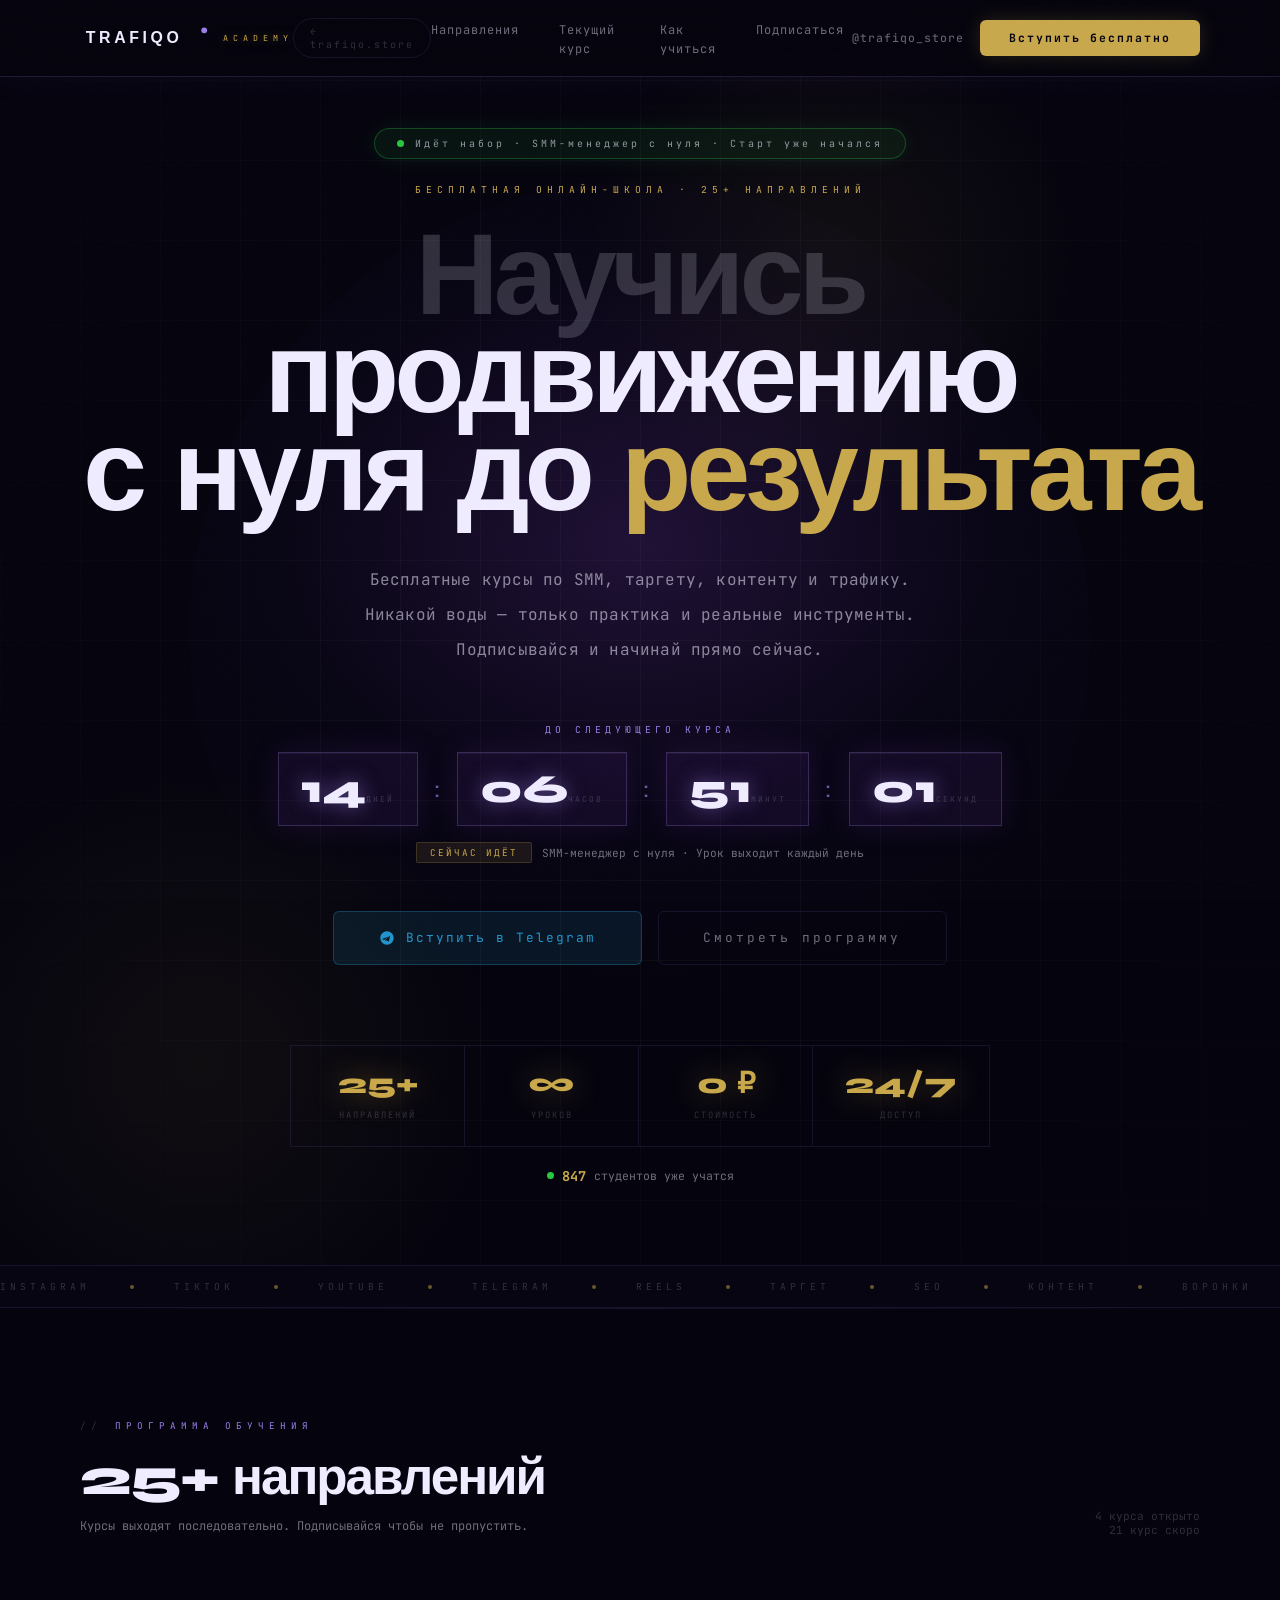
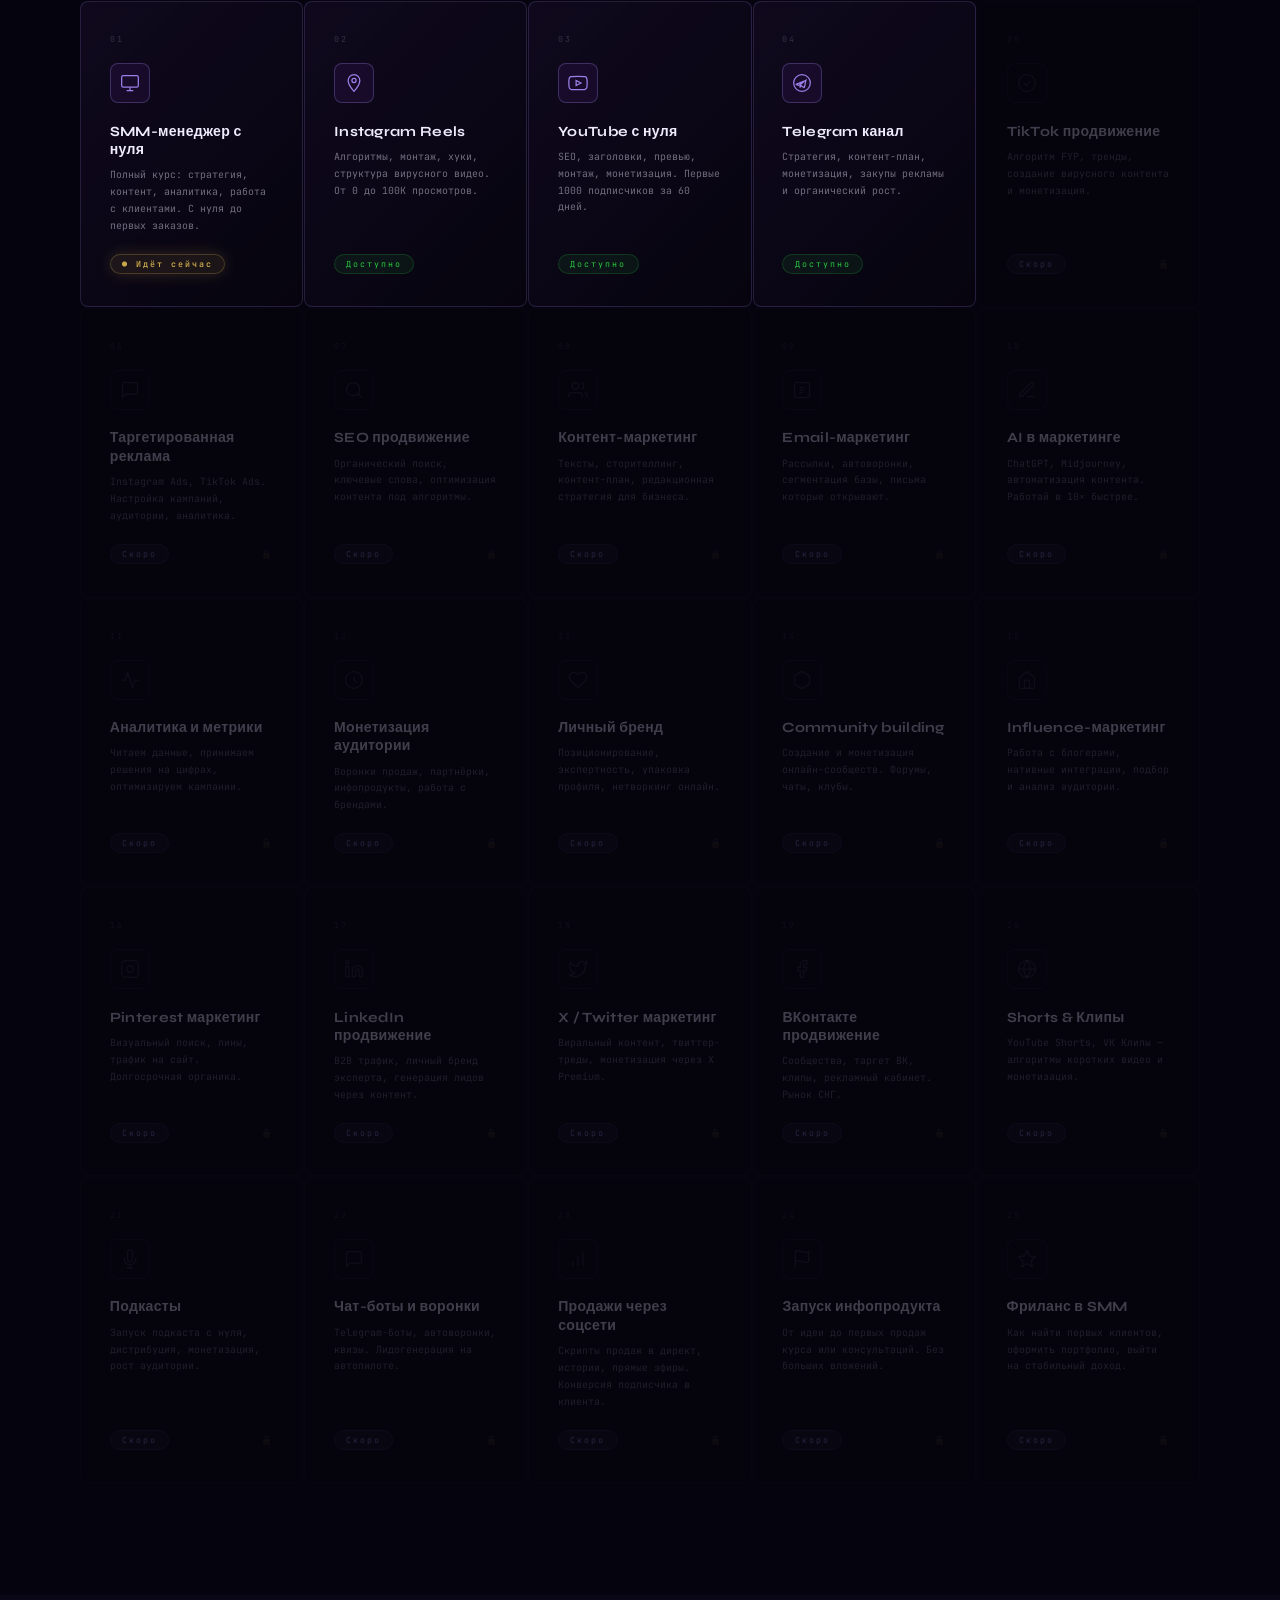
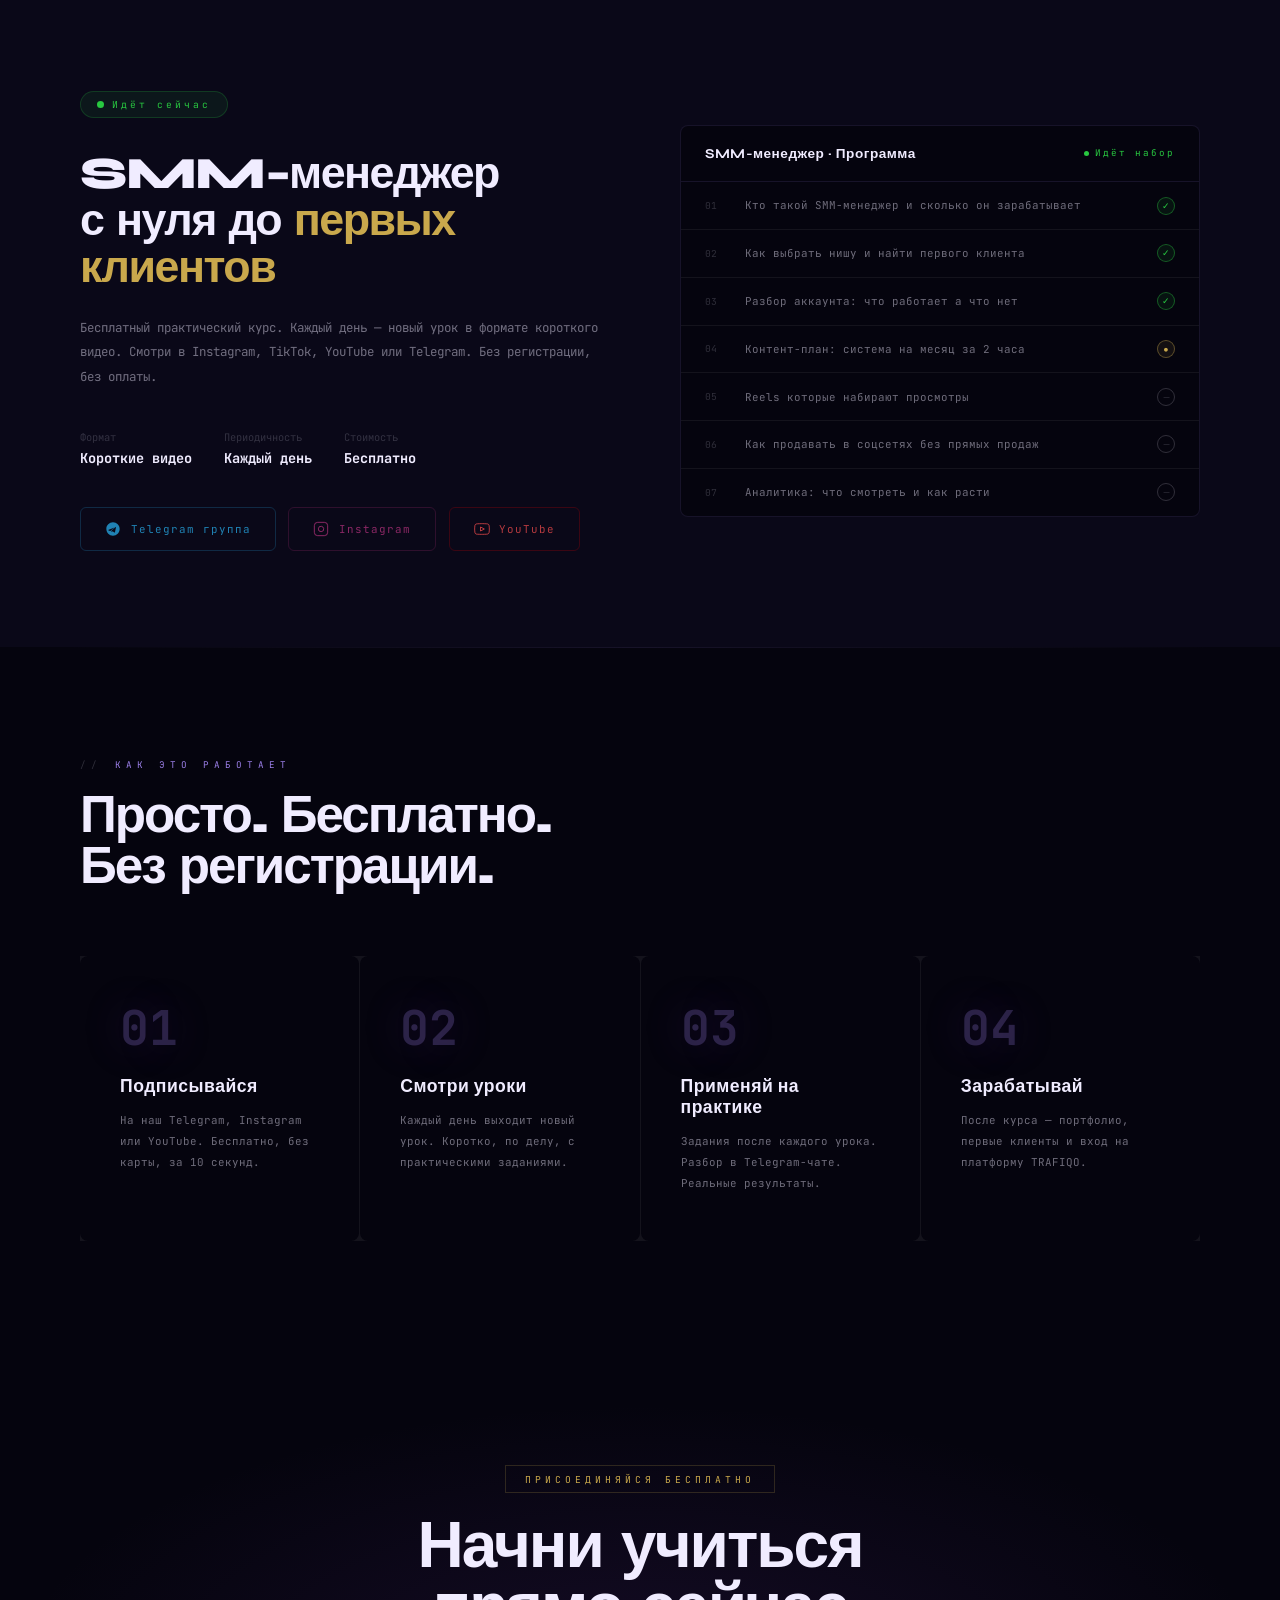
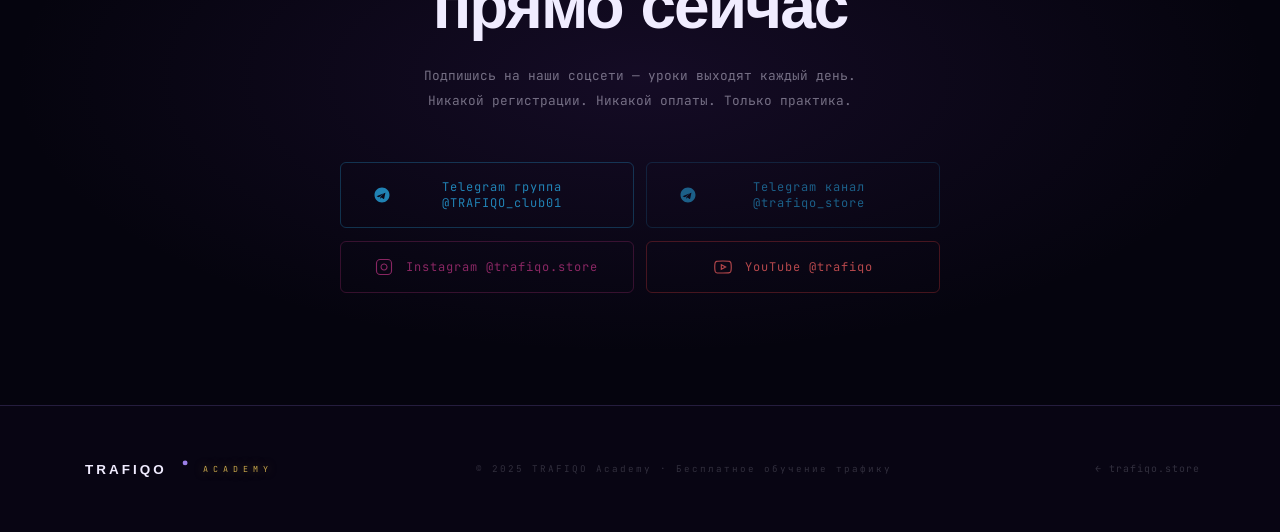
==== commit a31d74a2: "feat: анимации stagger shimmer flip count-up" ====
--- a/academy.html
+++ b/academy.html
@@ -248,6 +248,34 @@
   .hero-actions{flex-direction:column;align-items:center}
   .btn-gold,.btn-tg,.btn-outline{width:100%;max-width:320px;justify-content:center}
 }
+
+/* Hero load animations */
+.hero-live{animation:fadeUp .6s .1s both}
+.hero-kicker{animation:fadeUp .6s .2s both}
+.hero-h1{animation:fadeUp .8s .35s both}
+.hero-sub{animation:fadeUp .7s .5s both}
+.countdown-block{animation:fadeUp .7s .6s both}
+.hero-actions{animation:fadeUp .7s .75s both}
+.hero-stats{animation:fadeUp .7s .9s both}
+@keyframes fadeUp{from{opacity:0;transform:translateY(24px)}to{opacity:1;transform:translateY(0)}}
+
+/* Shimmer на кнопке */
+.btn-nav{position:relative;overflow:hidden}
+.btn-nav::after{content:'';position:absolute;top:0;left:-100%;width:60%;height:100%;background:linear-gradient(90deg,transparent,rgba(255,255,255,0.2),transparent);animation:shimmer 3s ease-in-out infinite}
+@keyframes shimmer{0%{left:-100%}60%,100%{left:150%}}
+
+/* Stagger карточек */
+.dir-card{opacity:0;transform:translateY(20px);transition:opacity .5s ease,transform .5s ease}
+.dir-card.visible{opacity:1;transform:translateY(0)}
+.dir-card.locked.visible{opacity:.25}
+
+/* Flip таймер */
+.cd-num{display:inline-block;transition:transform .15s ease,opacity .15s ease}
+.cd-num.flip{transform:translateY(-8px);opacity:0}
+
+/* Count-up */
+.students-counter{font-family:var(--mono);font-size:.72rem;color:var(--muted);display:flex;align-items:center;gap:.5rem;justify-content:center;margin-top:1.2rem}
+.students-num{color:var(--gold);font-weight:700;font-size:.85rem}
 </style>
 </head>
 <body>
@@ -330,6 +358,11 @@
     <div class="h-stat"><span class="h-stat-n">∞</span><span class="h-stat-l">Уроков</span></div>
     <div class="h-stat"><span class="h-stat-n">0 ₽</span><span class="h-stat-l">Стоимость</span></div>
     <div class="h-stat"><span class="h-stat-n">24/7</span><span class="h-stat-l">Доступ</span></div>
+  </div>
+  <div class="students-counter">
+    <span class="live-dot"></span>
+    <span class="students-num" id="studentsCount">0</span>
+    студентов уже учатся
   </div>
 </section>
 
@@ -602,6 +635,47 @@
 menu.querySelectorAll('a').forEach(a => {
   a.addEventListener('click', () => menu.classList.remove('open'));
 });
+
+// Stagger карточек
+const cardObs = new IntersectionObserver((entries) => {
+  entries.forEach((e, i) => {
+    if (e.isIntersecting) {
+      setTimeout(() => { e.target.classList.add('visible'); }, i * 60);
+      cardObs.unobserve(e.target);
+    }
+  });
+}, { threshold: 0.05 });
+document.querySelectorAll('.dir-card').forEach(c => cardObs.observe(c));
+
+// Count-up студентов
+const studentsEl = document.getElementById('studentsCount');
+if (studentsEl) {
+  const target = 847;
+  let current = 0;
+  const step = Math.ceil(target / 60);
+  const countUp = setInterval(() => {
+    current = Math.min(current + step, target);
+    studentsEl.textContent = current.toLocaleString('ru');
+    if (current >= target) clearInterval(countUp);
+  }, 25);
+}
+
+// Flip анимация таймера
+const cdIds = ['cdD','cdH','cdM','cdS'];
+const prevVals = {};
+const animateCd = () => {
+  cdIds.forEach(id => {
+    const el = document.getElementById(id);
+    if (!el) return;
+    const val = el.textContent;
+    if (prevVals[id] !== val) {
+      el.classList.add('flip');
+      setTimeout(() => el.classList.remove('flip'), 150);
+      prevVals[id] = val;
+    }
+  });
+};
+setInterval(animateCd, 1000);
 </script>
 </body>
 </html>
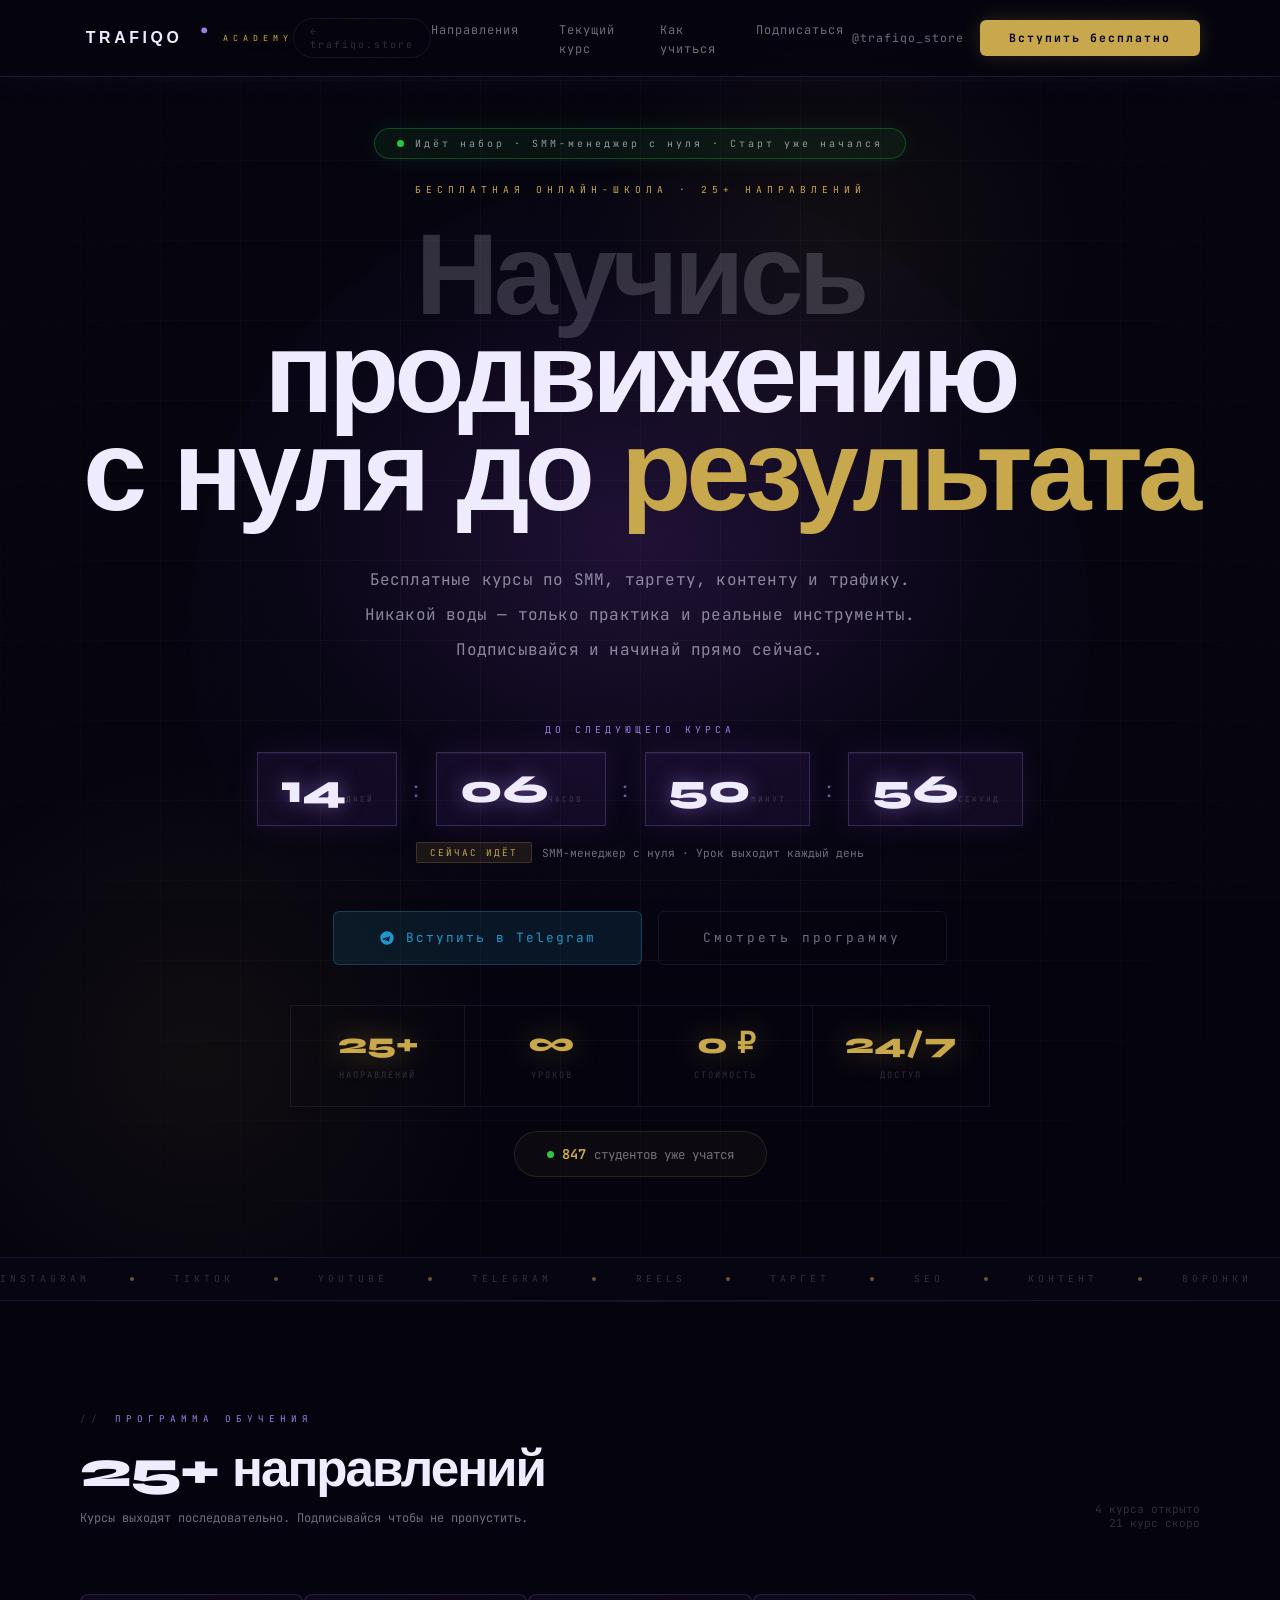
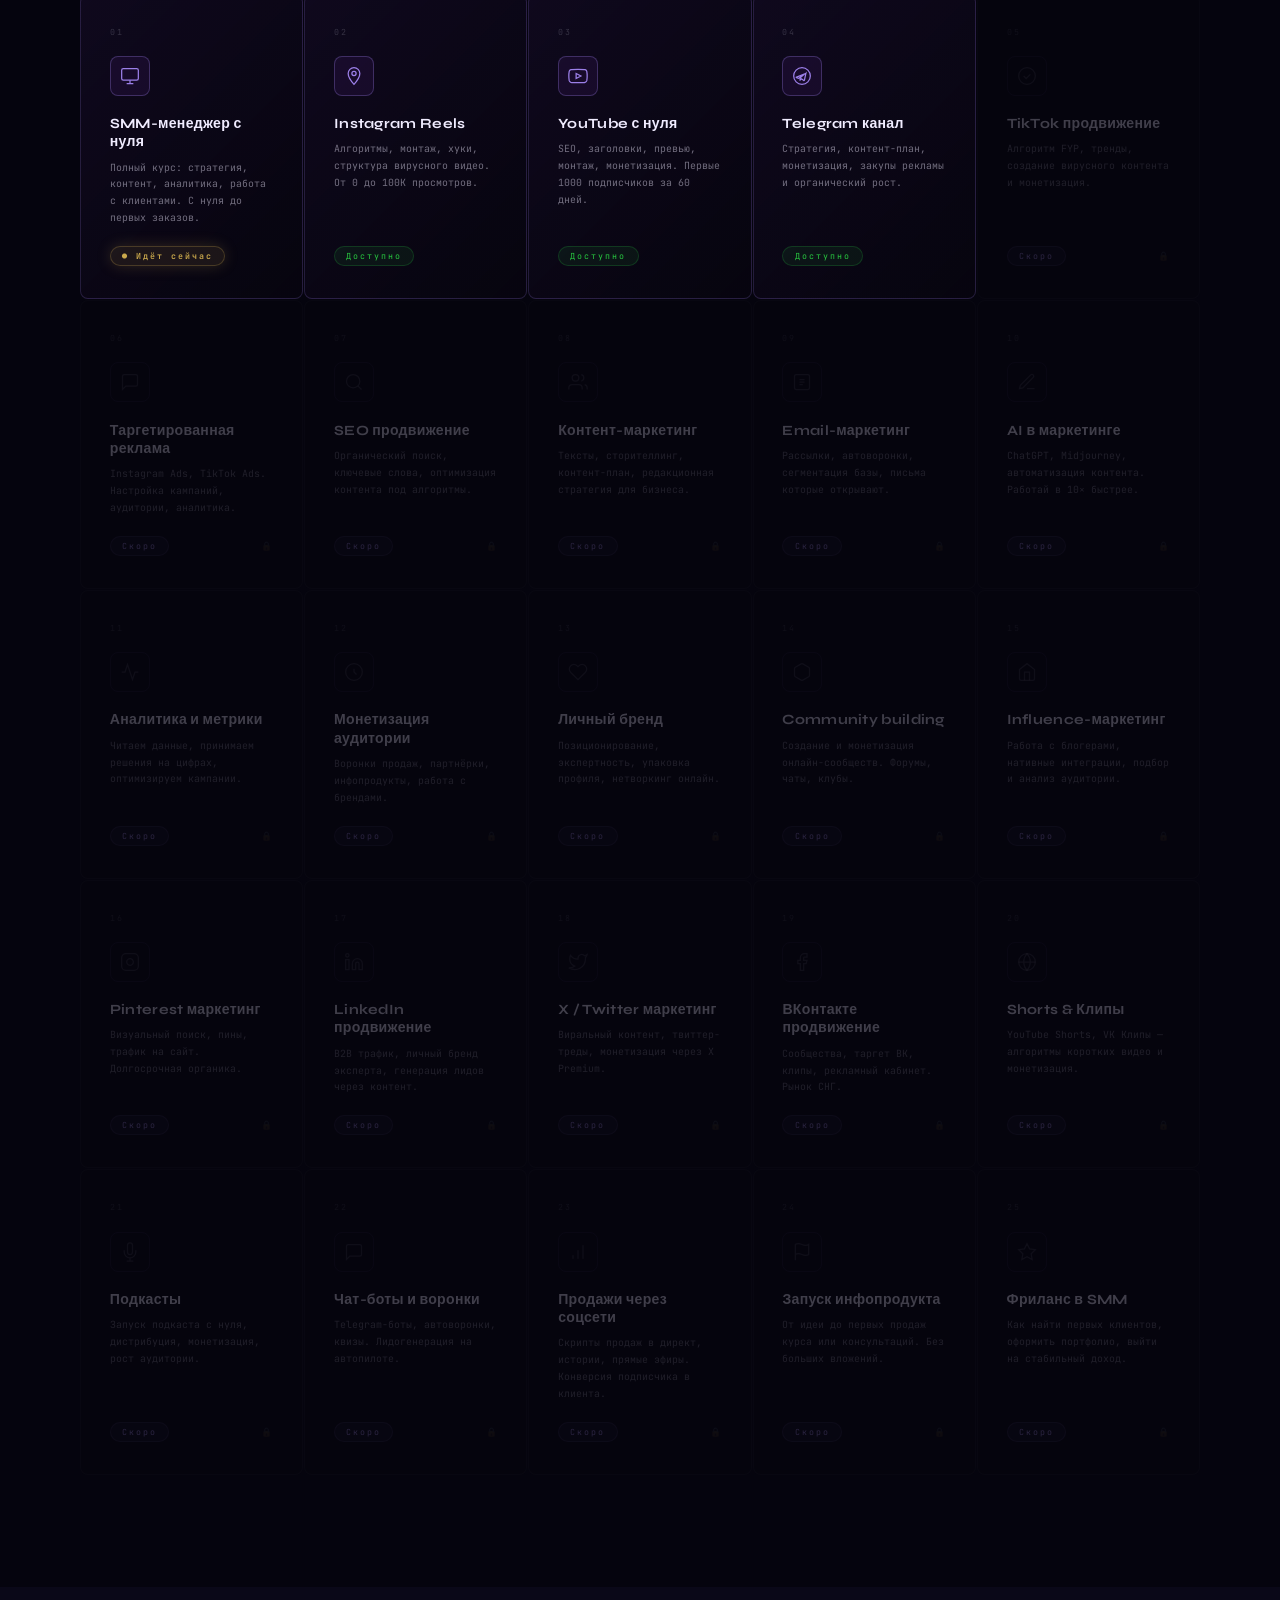
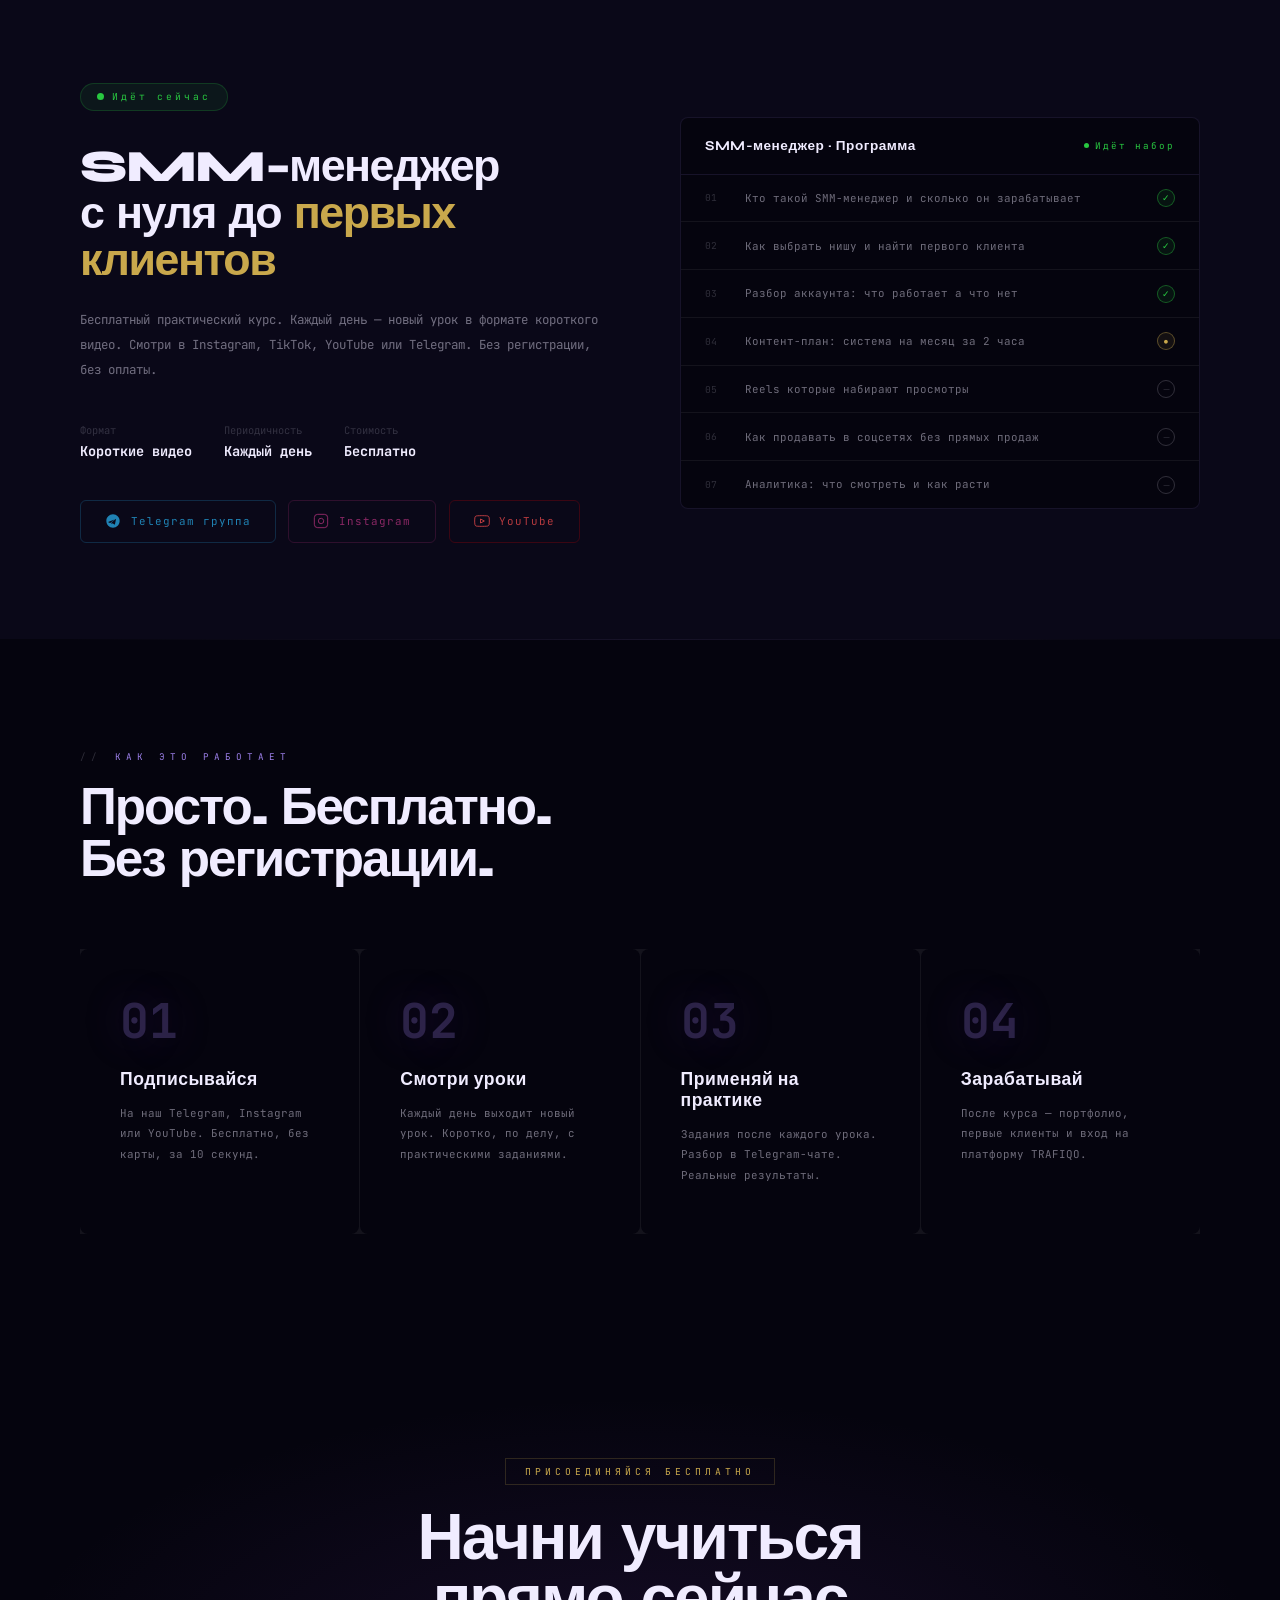
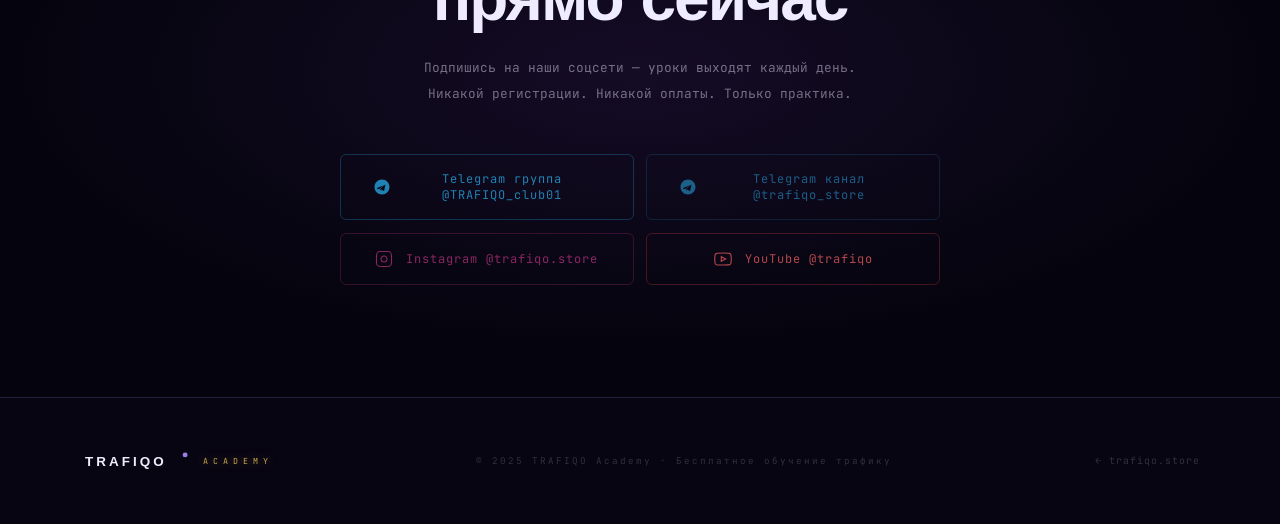
==== commit 0f91600a: "fix: счётчик студентов spacing hero" ====
--- a/academy.html
+++ b/academy.html
@@ -68,7 +68,7 @@
 .current-course{font-family:var(--mono);font-size:.7rem;color:var(--muted);margin-top:1rem;display:flex;align-items:center;justify-content:center;gap:.6rem}
 .course-tag{background:var(--gold-dim);border:1px solid rgba(201,168,76,0.2);color:var(--gold);padding:.2rem .8rem;font-size:.58rem;letter-spacing:2px;border-radius:2px}
 
-.hero-actions{display:flex;gap:1rem;justify-content:center;flex-wrap:wrap;margin-bottom:5rem;opacity:0;animation:fadeUp .8s .75s forwards}
+.hero-actions{display:flex;gap:1rem;justify-content:center;flex-wrap:wrap;margin-bottom:2.5rem;opacity:0;animation:fadeUp .8s .75s forwards}
 .btn-gold{background:linear-gradient(135deg,var(--gold),var(--gold2));color:#05040E;padding:1.1rem 2.8rem;font-size:.8rem;font-weight:700;letter-spacing:3px;text-decoration:none;transition:.4s;font-family:var(--mono);display:inline-flex;align-items:center;gap:.7rem;border-radius:6px;transform:scale(1.02);box-shadow:0 0 50px rgba(91,45,142,0.5),0 0 100px rgba(91,45,142,0.2),inset 0 1px 0 rgba(255,255,255,0.1)}
 .btn-gold:hover{transform:translateY(-2px);box-shadow:0 12px 40px rgba(201,168,76,0.25)}
 .btn-tg{background:rgba(41,182,246,0.1);border:1px solid rgba(41,182,246,0.25);color:rgba(41,182,246,0.8);padding:1.1rem 2.8rem;font-size:.8rem;letter-spacing:2px;text-decoration:none;transition:.3s;font-family:var(--mono);display:inline-flex;align-items:center;gap:.7rem;border-radius:6px}
@@ -76,7 +76,7 @@
 .btn-outline{border:1px solid var(--border);color:var(--muted);padding:1.1rem 2.8rem;font-size:.8rem;letter-spacing:3px;text-decoration:none;transition:.3s;font-family:var(--mono);border-radius:6px}
 .btn-outline:hover{border-color:var(--purple-lt);color:var(--white)}
 
-.hero-stats{display:grid;grid-template-columns:repeat(4,1fr);gap:0;border:1px solid var(--border);max-width:700px;margin:0 auto;opacity:0;animation:fadeUp .8s .9s forwards}
+.hero-stats{display:grid;grid-template-columns:repeat(4,1fr);gap:0;border:1px solid var(--border);max-width:700px;margin:0 auto;margin-top:0;opacity:0;animation:fadeUp .8s .9s forwards}
 .h-stat{padding:1.5rem 2rem;border-right:1px solid var(--border);text-align:center}
 .h-stat:last-child{border-right:none}
 .h-stat-n{font-size:1.8rem;font-weight:800;color:var(--gold);display:block;line-height:1;margin-bottom:.3rem;text-shadow:0 0 30px rgba(201,168,76,0.4)}
@@ -274,7 +274,7 @@
 .cd-num.flip{transform:translateY(-8px);opacity:0}
 
 /* Count-up */
-.students-counter{font-family:var(--mono);font-size:.72rem;color:var(--muted);display:flex;align-items:center;gap:.5rem;justify-content:center;margin-top:1.2rem}
+.students-counter{font-family:var(--mono);font-size:.78rem;color:var(--muted);display:inline-flex;align-items:center;gap:.5rem;justify-content:center;margin-top:1.5rem;margin-left:auto;margin-right:auto;padding:.8rem 2rem;border:1px solid rgba(201,168,76,0.15);border-radius:100px;background:rgba(201,168,76,0.04)}
 .students-num{color:var(--gold);font-weight:700;font-size:.85rem}
 </style>
 </head>
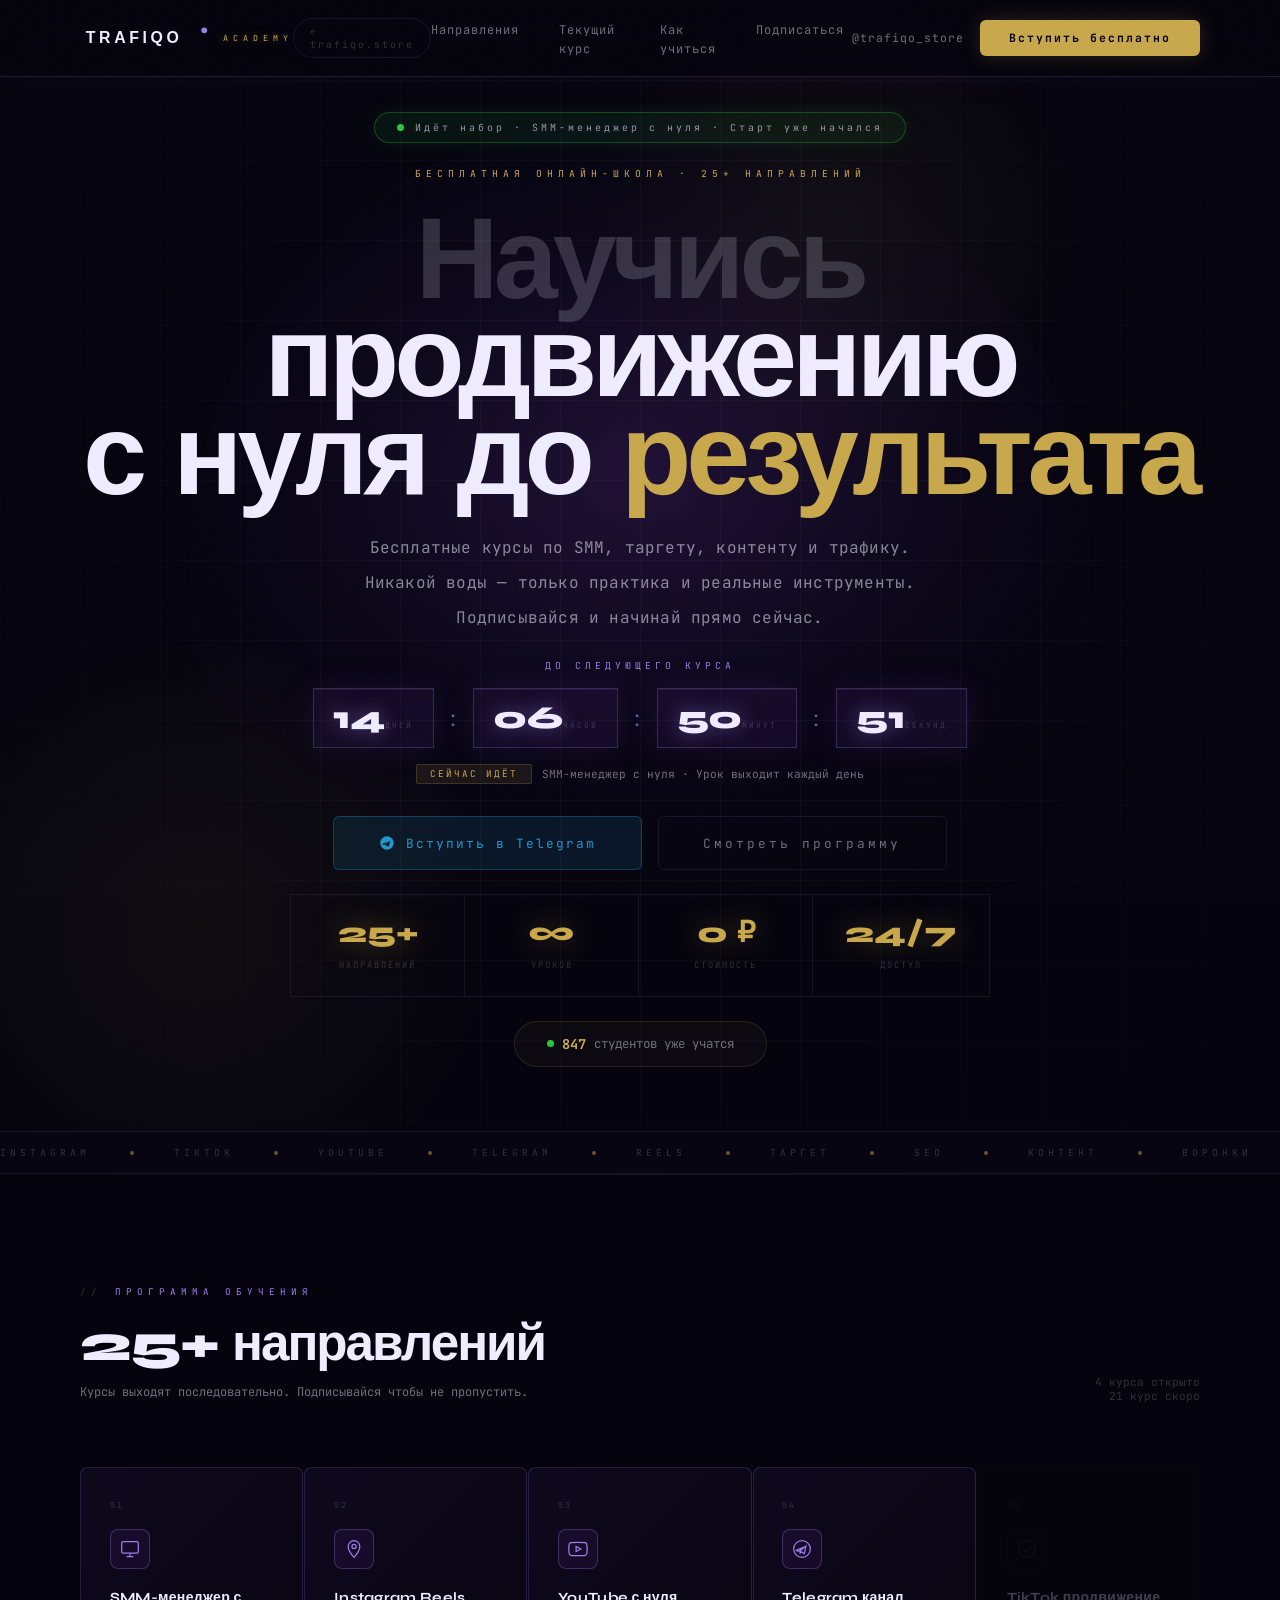
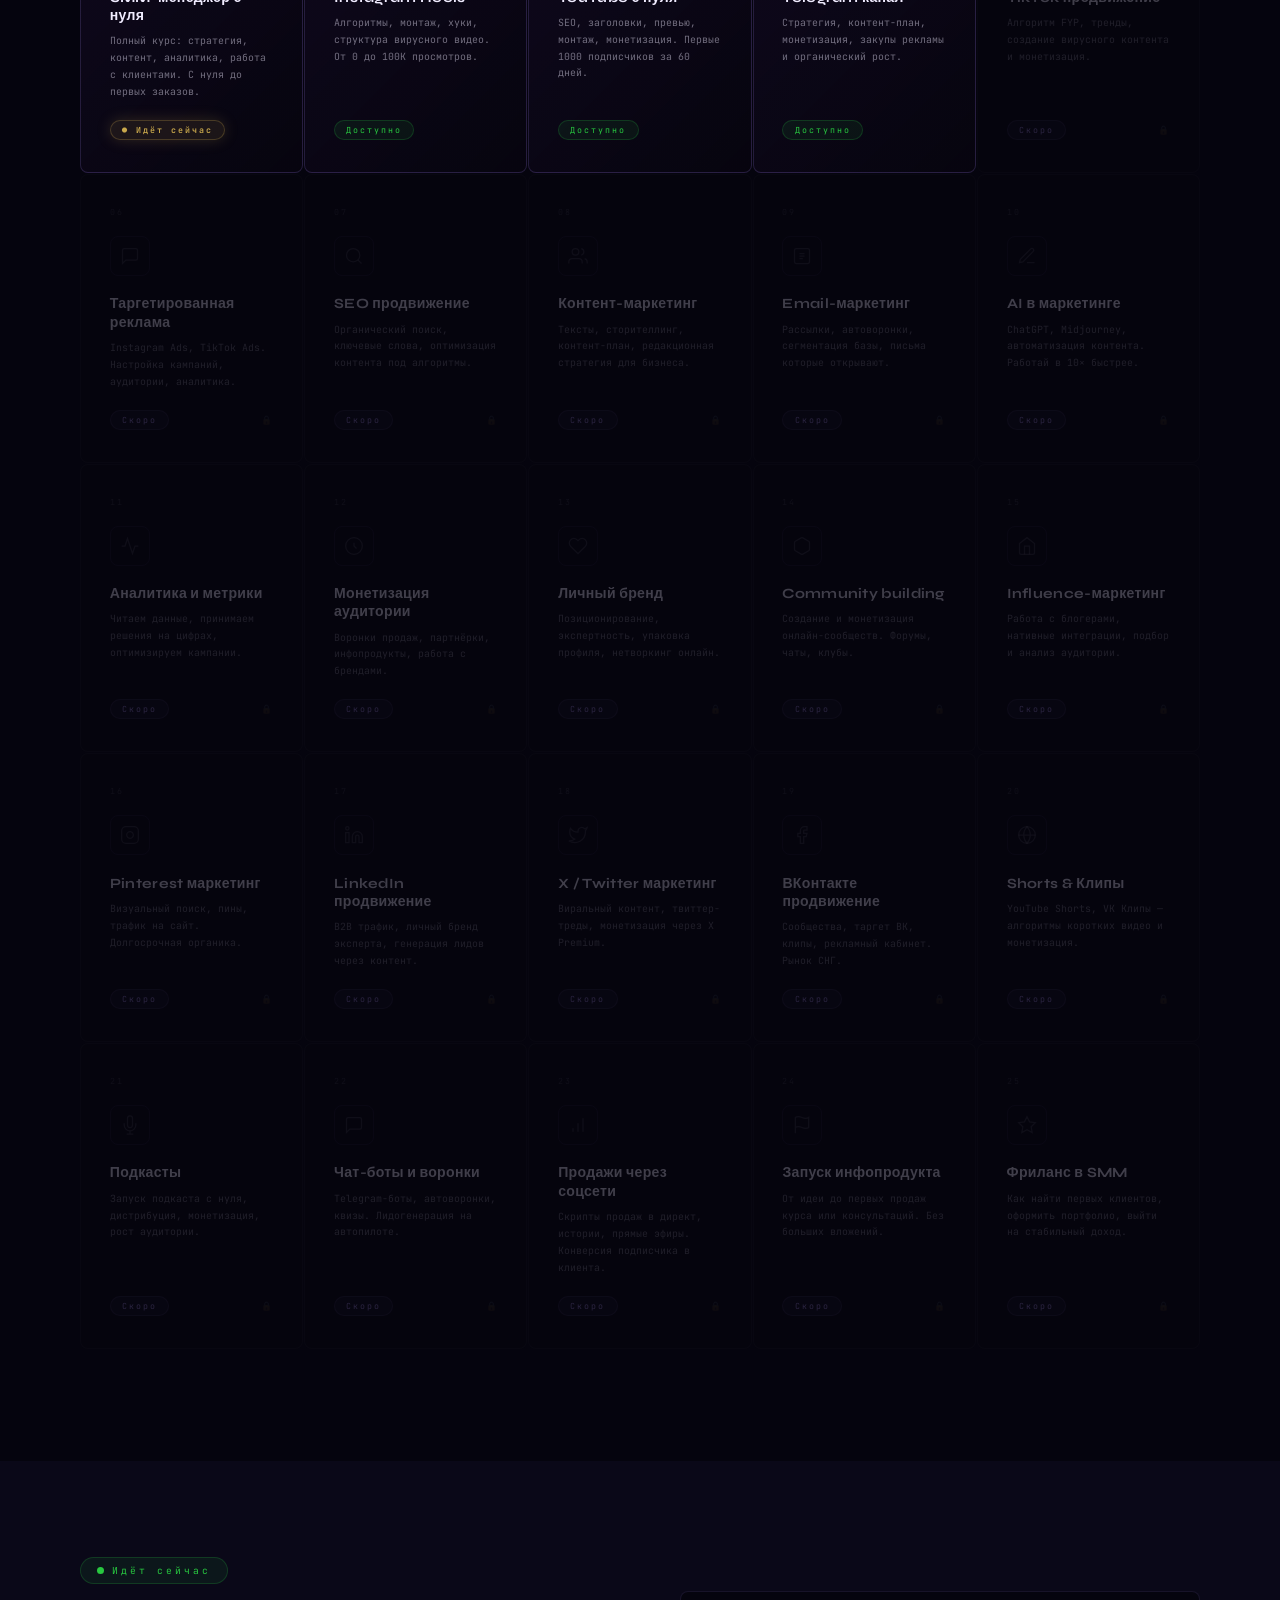
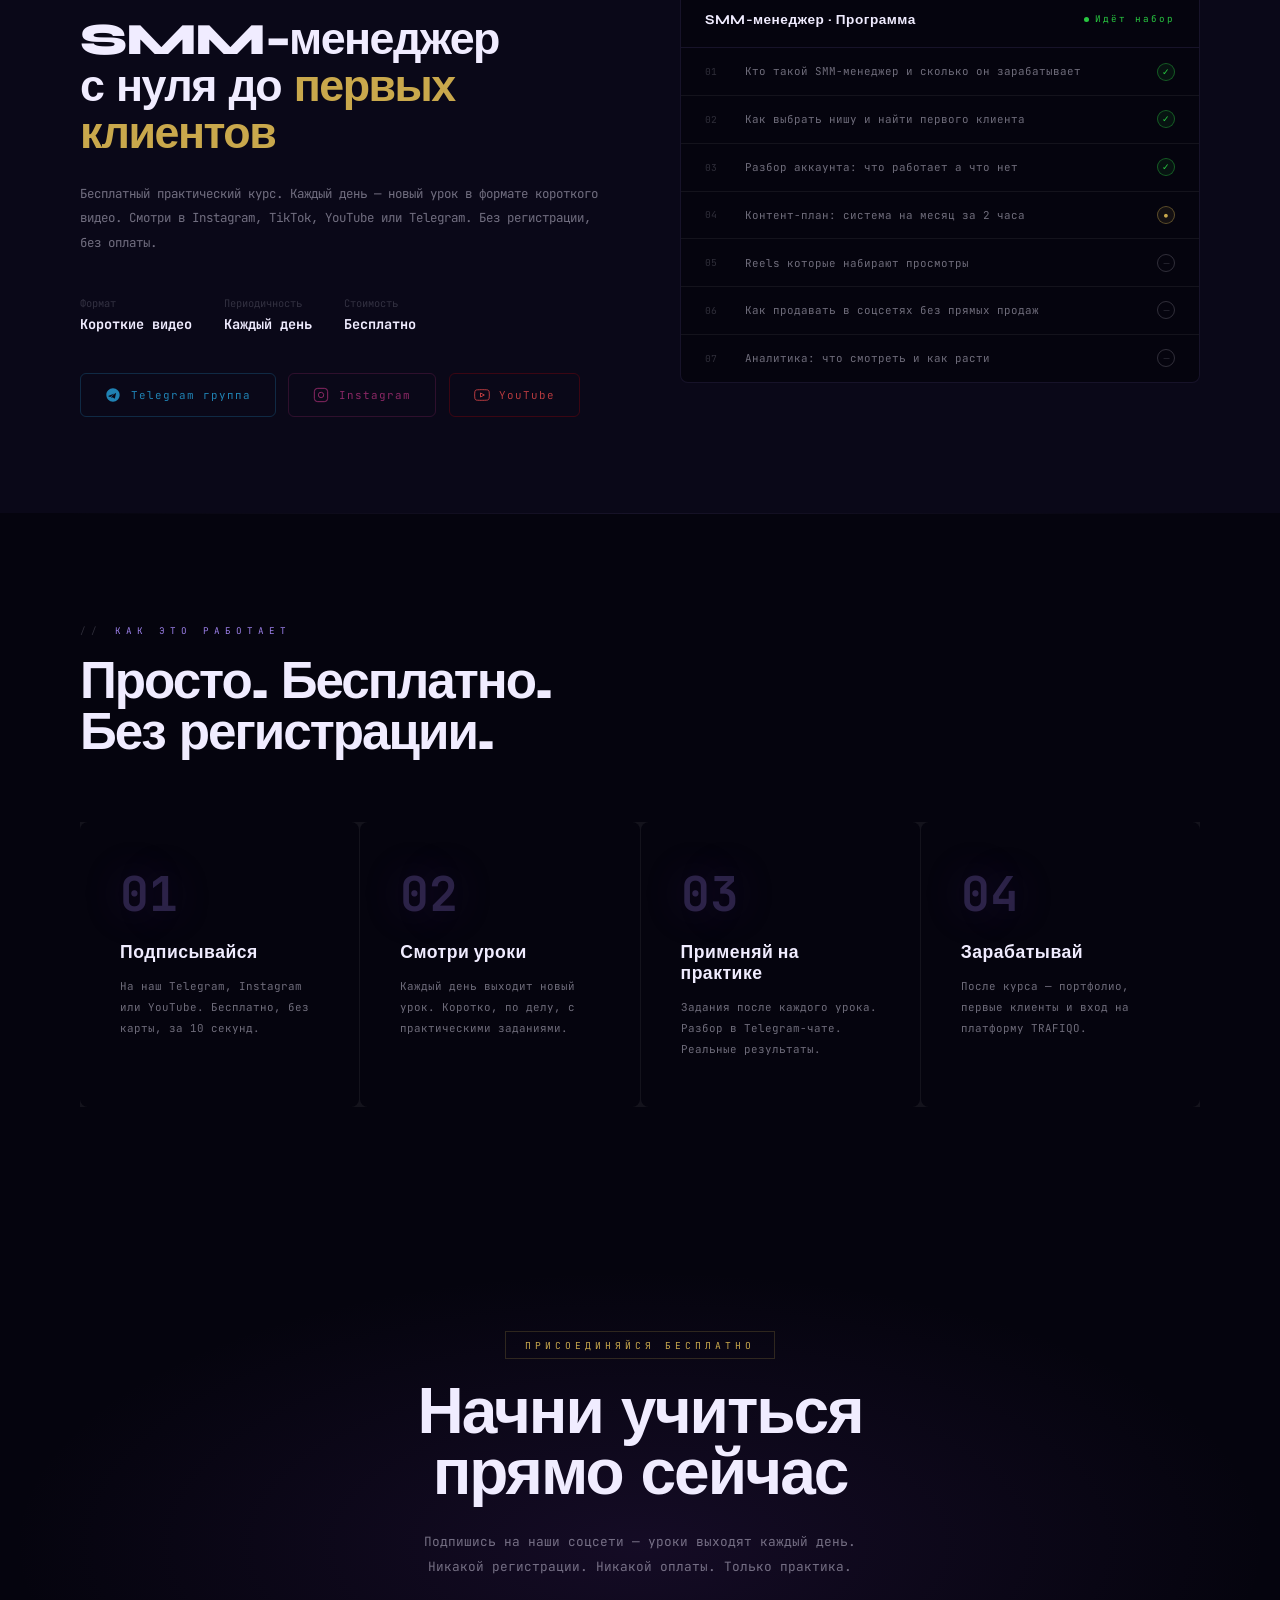
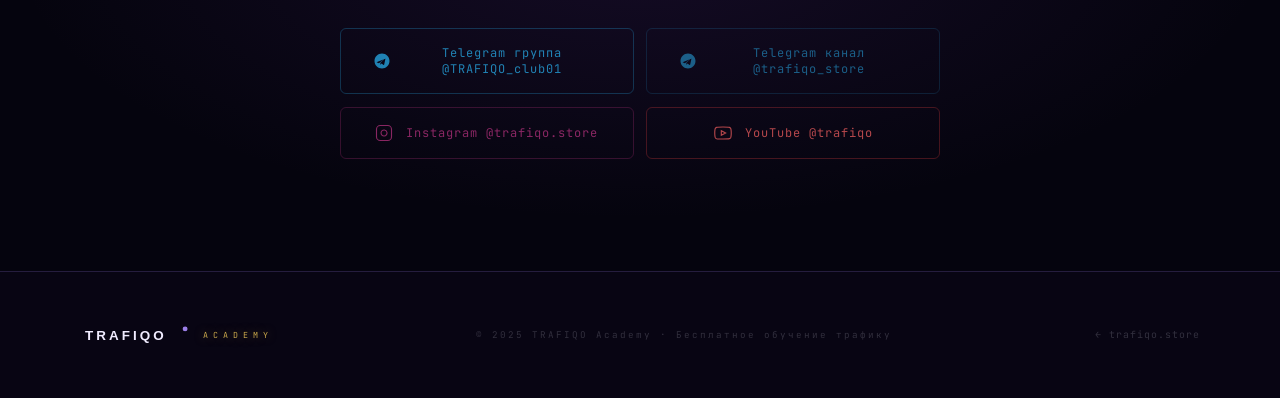
==== commit 88785126: "fix: hero умещается на один экран" ====
--- a/academy.html
+++ b/academy.html
@@ -36,7 +36,7 @@
 .nav-cta:hover{background:var(--gold2)}
 
 /* HERO */
-.hero{min-height:100vh;display:flex;flex-direction:column;align-items:center;justify-content:center;text-align:center;padding:8rem 2rem 5rem;position:relative;overflow:hidden}
+.hero{min-height:100vh;display:flex;flex-direction:column;align-items:center;justify-content:center;text-align:center;padding:7rem 2rem 4rem;position:relative;overflow:hidden}
 .hero-grid{position:absolute;inset:0;background-image:linear-gradient(var(--border2) 1px,transparent 1px),linear-gradient(90deg,var(--border2) 1px,transparent 1px);background-size:80px 80px;opacity:.6;pointer-events:none;mask-image:radial-gradient(ellipse 60% 80% at 50% 50%,black 30%,transparent 100%);-webkit-mask-image:radial-gradient(ellipse 60% 80% at 50% 50%,black 30%,transparent 100%)}
 .hero-bg1{position:absolute;width:900px;height:900px;border-radius:50%;background:radial-gradient(ellipse 80% 60% at 50% 40%,rgba(91,45,142,0.3) 0%,rgba(26,10,58,0.15) 50%,transparent 80%);top:50%;left:50%;transform:translate(-50%,-50%);pointer-events:none}
 .hero-bg3{position:absolute;width:600px;height:600px;border-radius:50%;background:radial-gradient(circle,rgba(201,168,76,0.06) 0%,transparent 70%);bottom:-100px;left:-100px;pointer-events:none;animation:bgPulse 8s ease-in-out infinite reverse}
@@ -49,26 +49,26 @@
 
 .hero-tag{font-family:var(--mono);font-size:.6rem;letter-spacing:5px;color:var(--gold);text-transform:uppercase;margin-bottom:2rem;opacity:0;animation:fadeUp .7s .25s forwards}
 
-.hero-h1{font-size:clamp(4rem,9vw,11rem);font-weight:800;line-height:.85;letter-spacing:-5px;margin-bottom:2.5rem;opacity:0;animation:fadeUp .9s .4s forwards}
+.hero-h1{font-size:clamp(4rem,9vw,11rem);font-weight:800;line-height:.85;letter-spacing:-5px;margin-bottom:1.5rem;opacity:0;animation:fadeUp .9s .4s forwards}
 .hero-h1 .w1{display:block;color:var(--dim)}
 .hero-h1 .w2{display:block;color:var(--white)}
 .hero-h1 .w3{display:block}
 .hero-h1 .w3 em{font-style:normal;color:var(--gold)}
 
-.hero-sub{font-family:var(--mono);font-size:1rem;color:rgba(240,236,255,0.55);line-height:2.2;max-width:640px;margin:0 auto 3.5rem;opacity:0;animation:fadeUp .8s .55s forwards;letter-spacing:.2px}
+.hero-sub{font-family:var(--mono);font-size:1rem;color:rgba(240,236,255,0.55);line-height:2.2;max-width:640px;margin:0 auto 1.5rem;opacity:0;animation:fadeUp .8s .55s forwards;letter-spacing:.2px}
 
 /* COUNTDOWN */
-.countdown-wrap{margin-bottom:3rem;opacity:0;animation:fadeUp .8s .65s forwards}
+.countdown-wrap{margin-bottom:2rem;opacity:0;animation:fadeUp .8s .65s forwards}
 .countdown-label{font-family:var(--mono);font-size:.6rem;letter-spacing:4px;color:var(--purple-lt);text-transform:uppercase;margin-bottom:1rem}
 .countdown{display:flex;gap:1rem;justify-content:center;align-items:center}
-.cd-block{background:rgba(91,45,142,0.15);border:1px solid rgba(155,127,232,0.25);padding:1rem 1.4rem;min-width:70px;text-align:center;box-shadow:0 0 30px rgba(91,45,142,0.2),inset 0 1px 0 rgba(255,255,255,0.05)}
-.cd-num{font-size:2.5rem;font-weight:800;display:block;line-height:1;color:var(--white);text-shadow:0 0 20px rgba(155,127,232,0.5)}
+.cd-block{background:rgba(91,45,142,0.15);border:1px solid rgba(155,127,232,0.25);padding:.8rem 1.2rem;min-width:70px;text-align:center;box-shadow:0 0 30px rgba(91,45,142,0.2),inset 0 1px 0 rgba(255,255,255,0.05)}
+.cd-num{font-size:2rem;font-weight:800;display:block;line-height:1;color:var(--white);text-shadow:0 0 20px rgba(155,127,232,0.5)}
 .cd-label{font-family:var(--mono);font-size:.5rem;letter-spacing:2px;color:var(--dim);text-transform:uppercase;margin-top:.3rem}
 .cd-sep{font-size:1.5rem;color:var(--purple-lt);opacity:.7;font-weight:300}
 .current-course{font-family:var(--mono);font-size:.7rem;color:var(--muted);margin-top:1rem;display:flex;align-items:center;justify-content:center;gap:.6rem}
 .course-tag{background:var(--gold-dim);border:1px solid rgba(201,168,76,0.2);color:var(--gold);padding:.2rem .8rem;font-size:.58rem;letter-spacing:2px;border-radius:2px}
 
-.hero-actions{display:flex;gap:1rem;justify-content:center;flex-wrap:wrap;margin-bottom:2.5rem;opacity:0;animation:fadeUp .8s .75s forwards}
+.hero-actions{display:flex;gap:1rem;justify-content:center;flex-wrap:wrap;margin-bottom:1.5rem;opacity:0;animation:fadeUp .8s .75s forwards}
 .btn-gold{background:linear-gradient(135deg,var(--gold),var(--gold2));color:#05040E;padding:1.1rem 2.8rem;font-size:.8rem;font-weight:700;letter-spacing:3px;text-decoration:none;transition:.4s;font-family:var(--mono);display:inline-flex;align-items:center;gap:.7rem;border-radius:6px;transform:scale(1.02);box-shadow:0 0 50px rgba(91,45,142,0.5),0 0 100px rgba(91,45,142,0.2),inset 0 1px 0 rgba(255,255,255,0.1)}
 .btn-gold:hover{transform:translateY(-2px);box-shadow:0 12px 40px rgba(201,168,76,0.25)}
 .btn-tg{background:rgba(41,182,246,0.1);border:1px solid rgba(41,182,246,0.25);color:rgba(41,182,246,0.8);padding:1.1rem 2.8rem;font-size:.8rem;letter-spacing:2px;text-decoration:none;transition:.3s;font-family:var(--mono);display:inline-flex;align-items:center;gap:.7rem;border-radius:6px}
